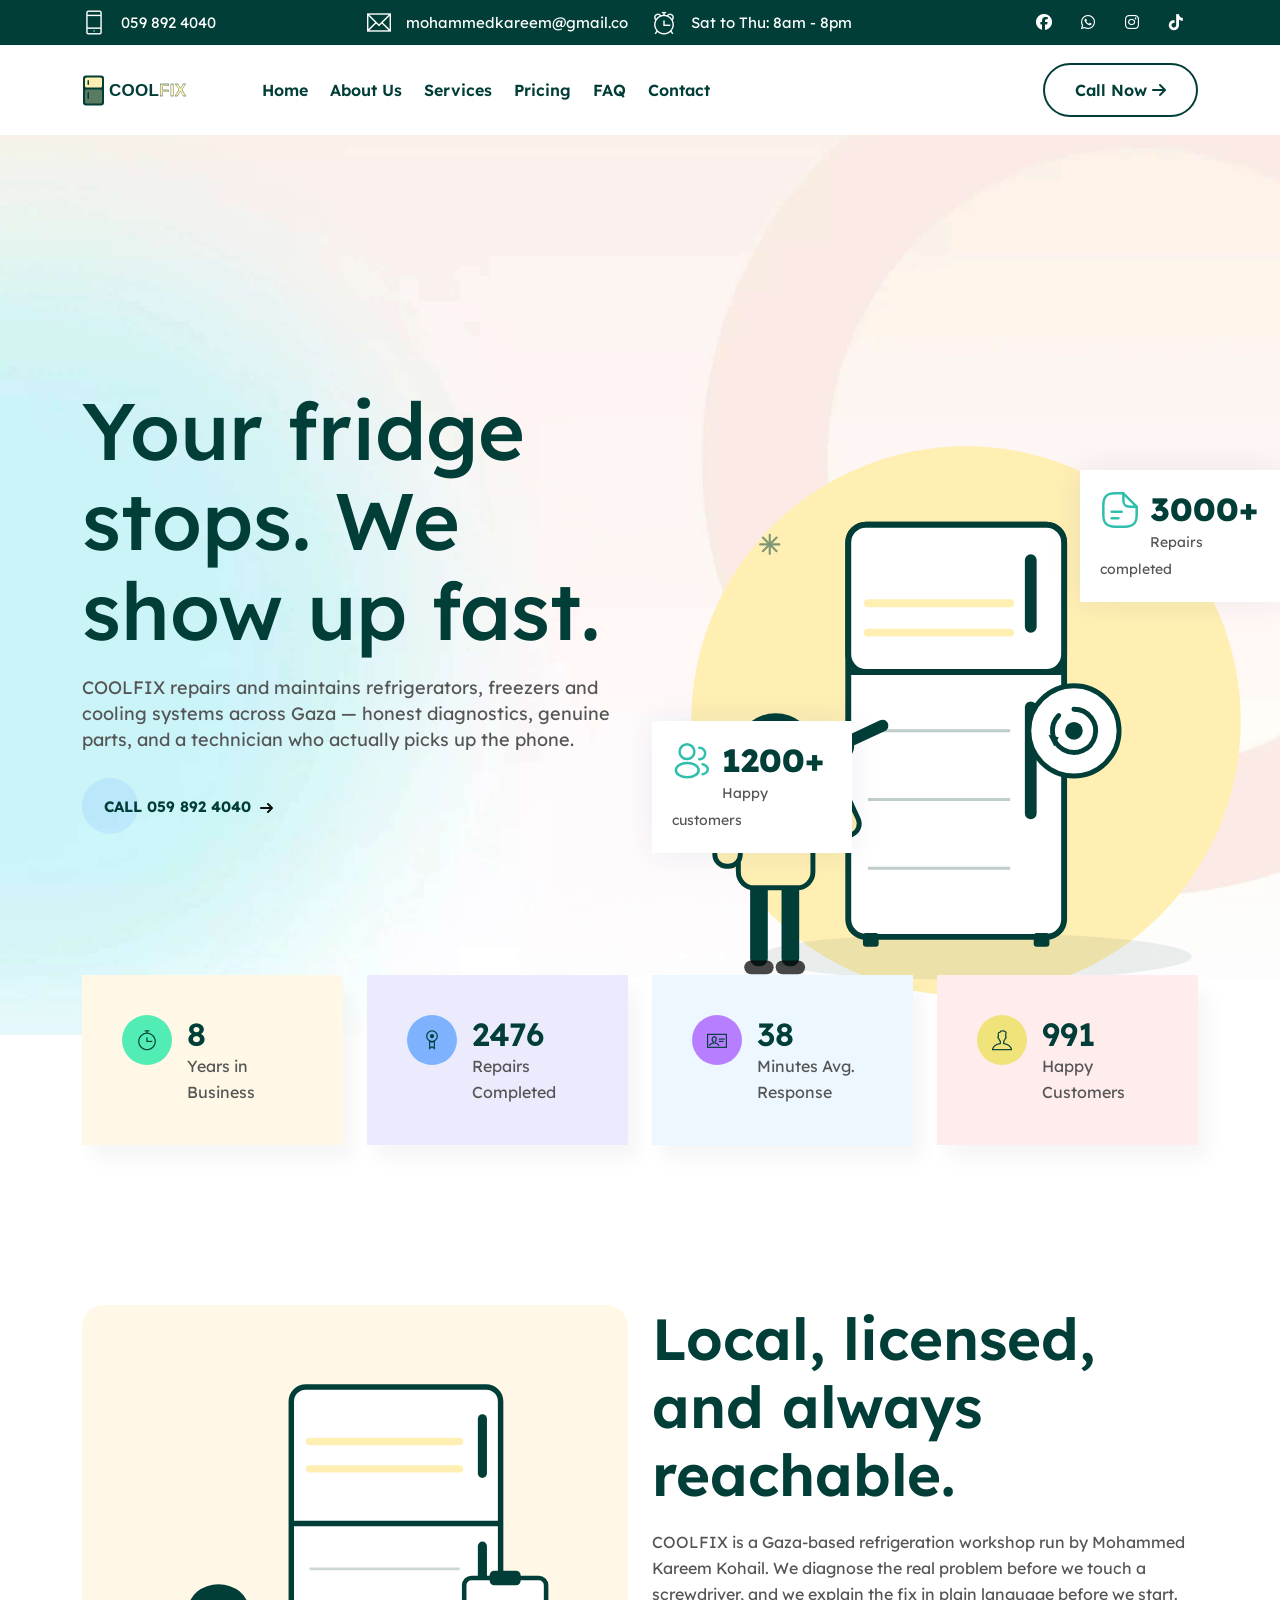
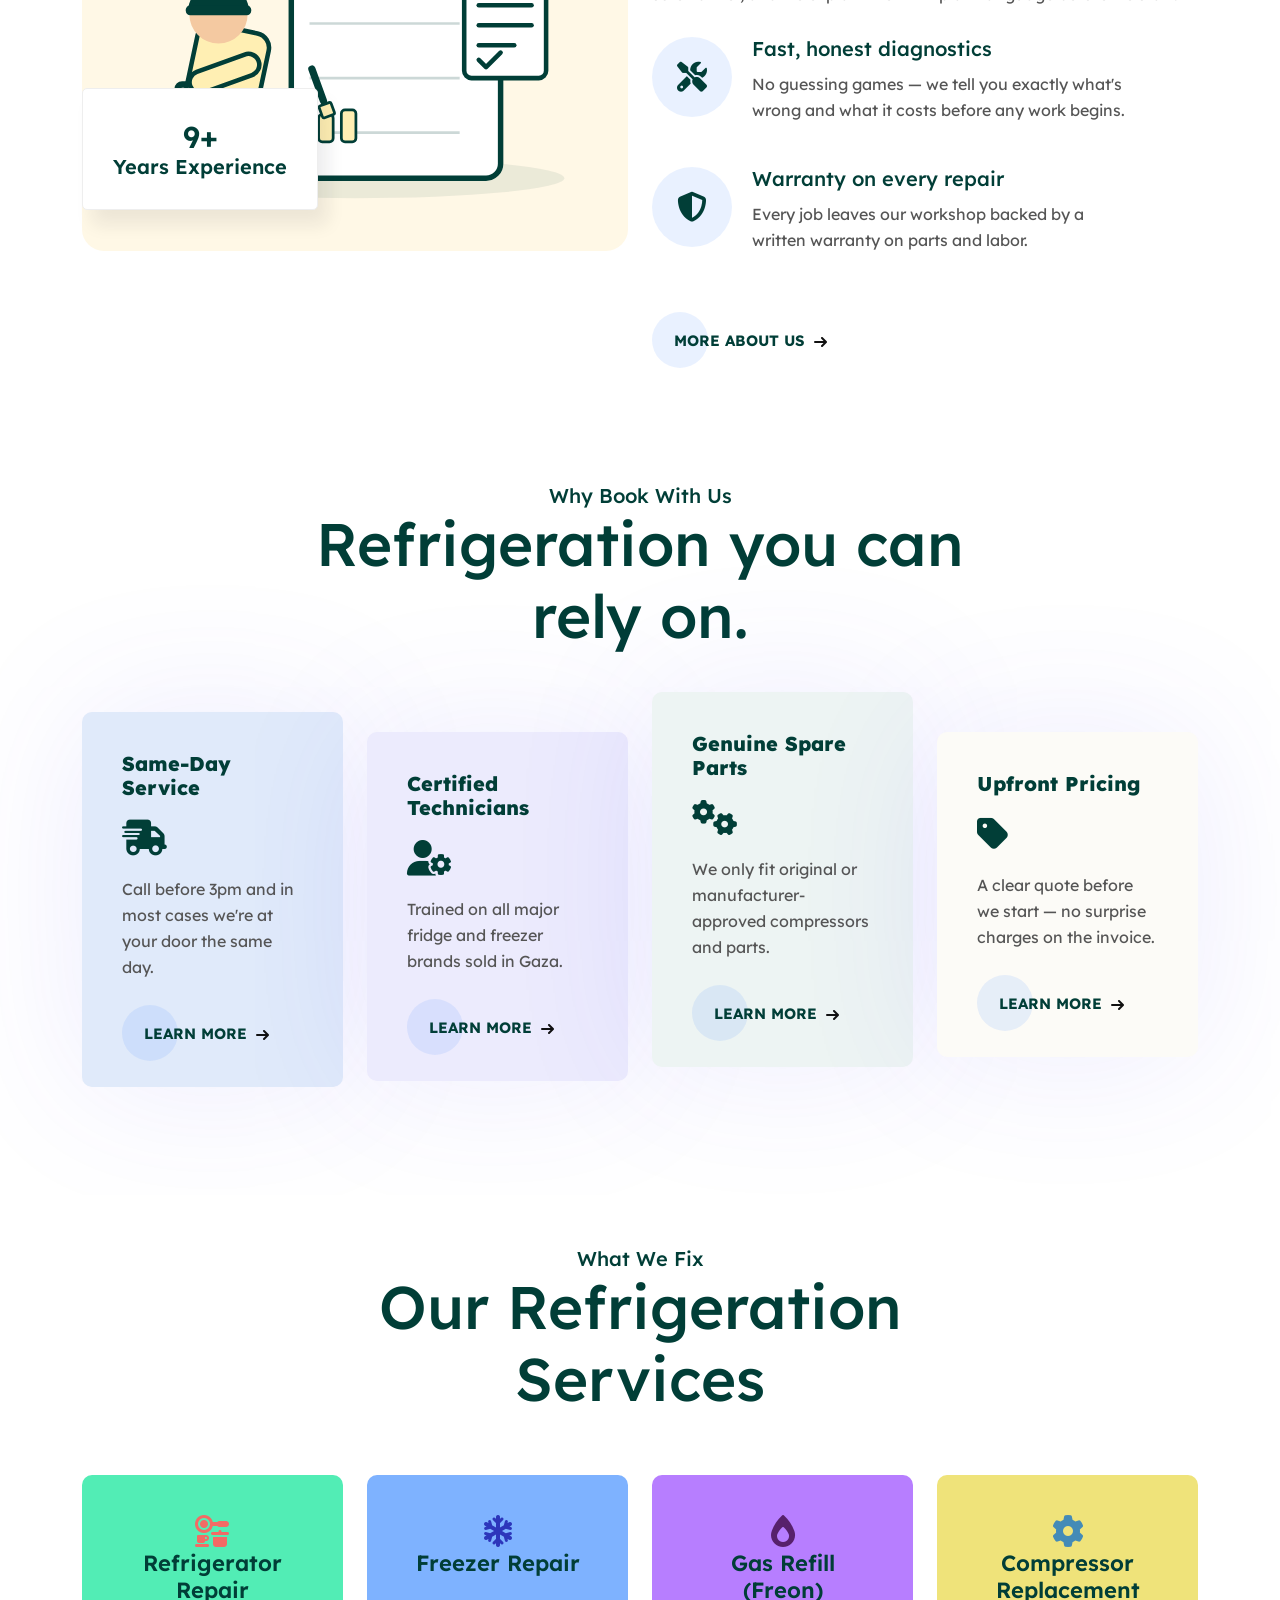
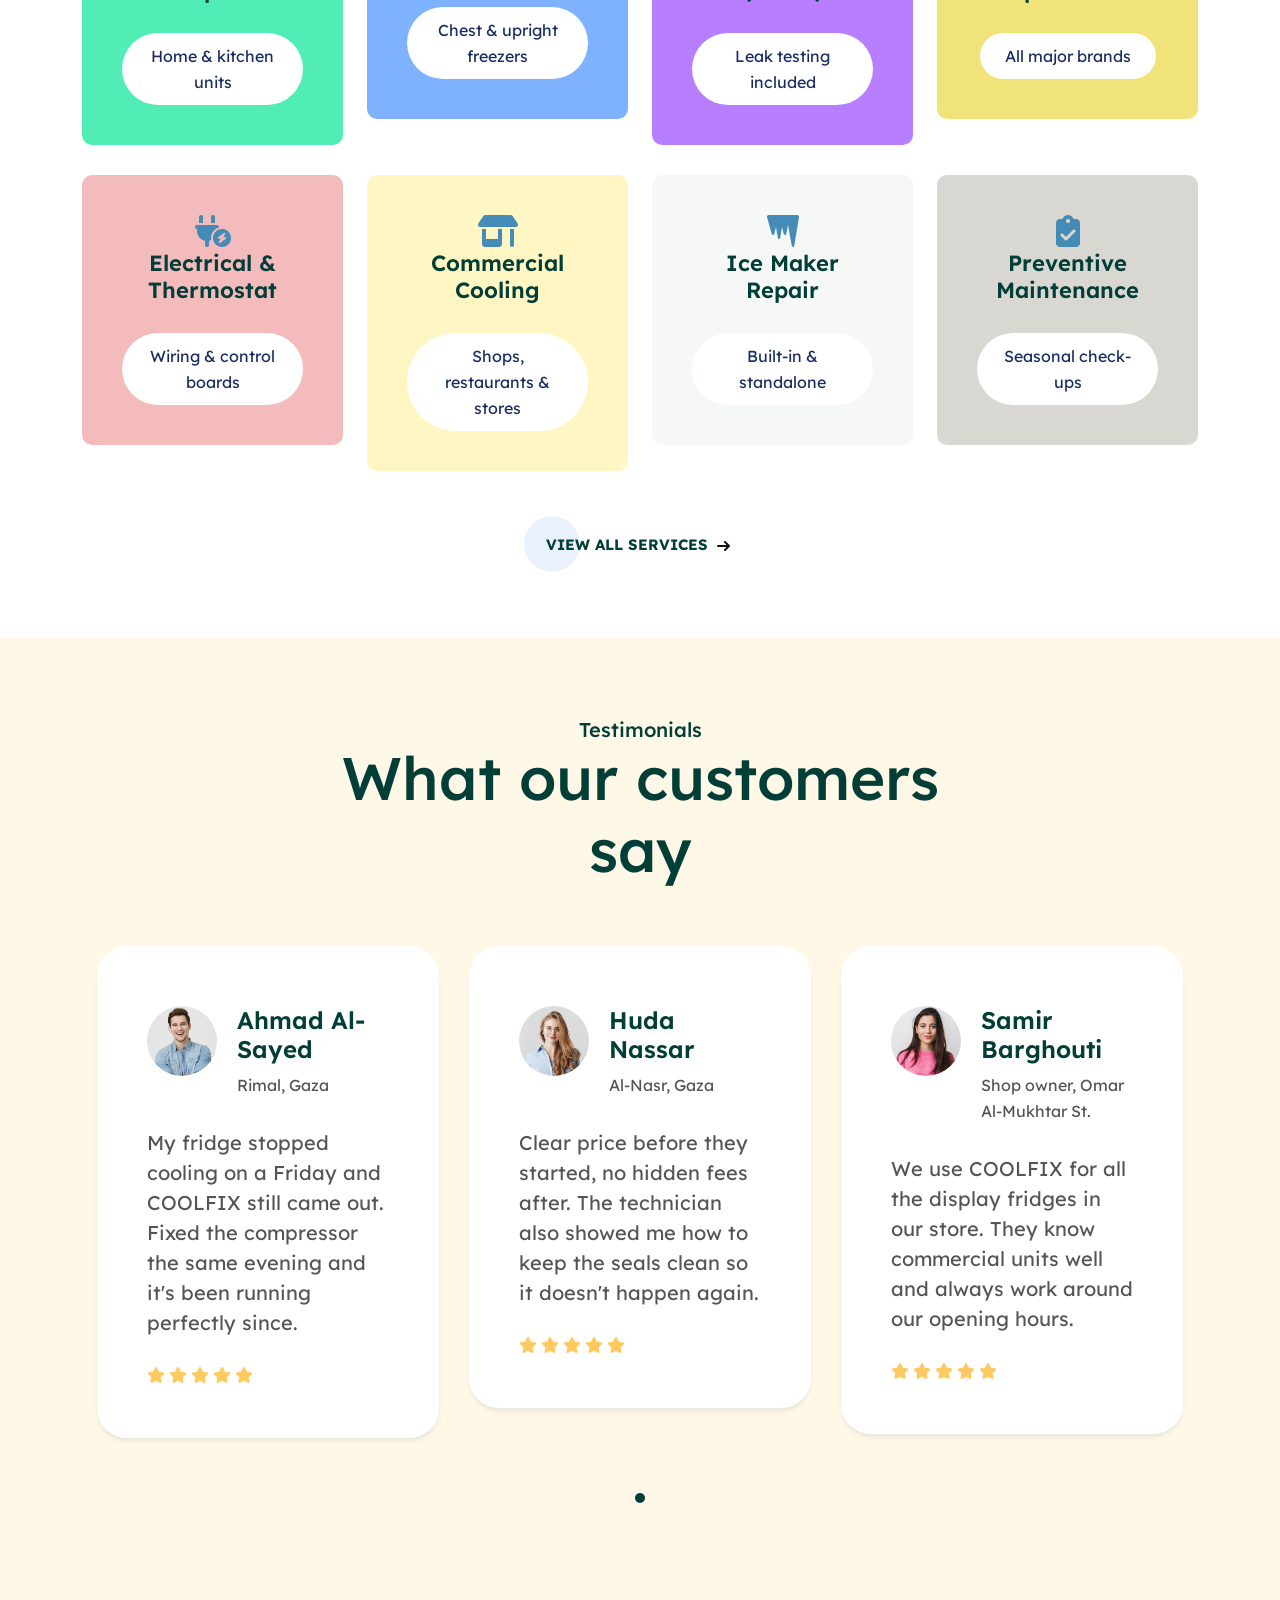
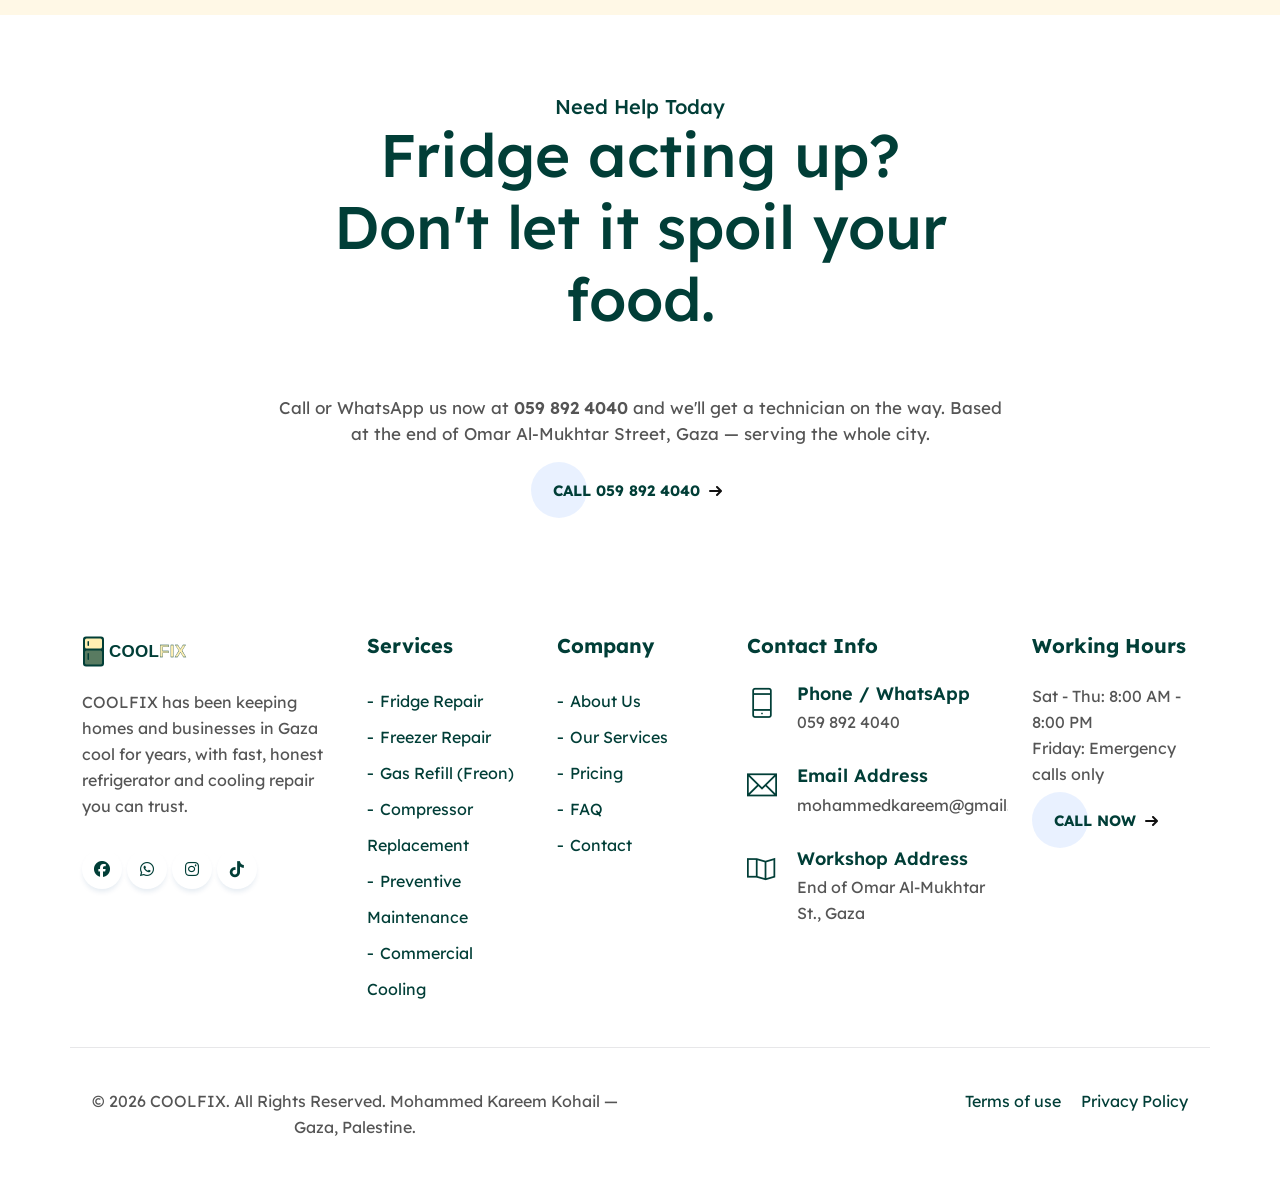
==== index.html @ 8b56abff "first commit" ====
<!DOCTYPE html>
<html lang="en">
	<head>
		<!-- Meta -->
		<meta charset="utf-8">
		<meta http-equiv="X-UA-Compatible" content="IE=edge">
		<meta name="viewport" content="width=device-width, initial-scale=1">
		<!-- The above 3 meta tags *must* come first in the head; any other head content must come *after* these tags -->
		<meta name="description" content="COOLFIX provides fast, reliable refrigerator, freezer and cooling repair and maintenance in Gaza. Call 059 892 4040.">
		<meta name="keywords" content="refrigerator repair, fridge repair, refrigeration maintenance, cooling technician, Gaza appliance repair, freezer repair, AC repair, COOLFIX">
		<meta name="author" content="COOLFIX">
		<!-- SITE TITLE -->
		<title>COOLFIX - Refrigerator & Cooling Repair in Gaza</title>
		<!-- Latest Bootstrap min CSS -->
		<link rel="stylesheet" href="assets/bootstrap/css/bootstrap.min.css">
		<!-- Google Font -->
		<link href="https://fonts.googleapis.com/css2?family=Lexend:wght@300;400;500;600;700&display=swap" rel="stylesheet">
		<!-- Font Awesome CSS -->
		<link rel="stylesheet" href="assets/webfonts/themify-icons.css">
		<!-- All Min Css -->
		<link rel="stylesheet" href="assets/css/all.min.css">
		<link rel="stylesheet" href="assets/css/fontawesome.min.css">
		<!--- owl carousel Css-->
		<link rel="stylesheet" href="assets/owlcarousel/css/owl.carousel.css">
		<link rel="stylesheet" href="assets/owlcarousel/css/owl.theme.css">
		<!-- MAGNIFIC CSS -->
		<link rel="stylesheet" href="assets/css/magnific-popup.css">
		<!--jquery-simple-mobilemenu Css-->
        <link rel="stylesheet" href="assets/css/jquery-simple-mobilemenu.css">
		<!-- animate CSS -->
		<link rel="stylesheet" href="assets/css/animate.css">
		<!-- Style CSS -->
		<link rel="stylesheet" href="assets/css/style.css">
		<link rel="icon" type="image/svg+xml" href="assets/images/brand/logo.svg">
		<!-- HTML5 shim and Respond.js IE8 support of HTML5 elements and media queries -->
		<!-- WARNING: Respond.js doesn't work if you view the page via file:// -->
		<!--[if lt IE 9]>
		  <script src="https://oss.maxcdn.com/html5shiv/3.7.2/html5shiv.min.js"></script>
		  <script src="https://oss.maxcdn.com/respond/1.4.2/respond.min.js"></script>
		<![endif]-->
</head>
<body>

	<!-- START PRELOADER -->
	<div class="preloaders">
		<span class="loader">Loading</span>
	</div>
	<!-- END PRELOADER -->

	<!-- START TOP HEADER CLASS -->
	<div class="top_header_banner">
		<!-- START LOGO WITH CONTACT -->
		<section class="logo-contact">
			<div class="container">
				<div class="row">
					<div class="col-lg-3 col-md-4 col-sm-6 col-xs-12">
						<div class="single-top-contact">
							<i class="ti-mobile"></i>
							<h4><a href="tel:+970598924040">059 892 4040</a></h4>
						</div>
					</div><!--- END COL -->
					<div class="col-lg-3 col-md-4 col-sm-6 col-xs-12">
						<div class="single-top-contact">
							<i class="ti-email"></i>
							<h4><a href="mailto:mohammedkareem@gmail.com">mohammedkareem@gmail.com</a></h4>
						</div>
					</div><!--- END COL -->
					<div class="col-lg-3 col-md-4 col-sm-6 col-xs-12">
						<div class="single-top-contact">
							<i class="ti-alarm-clock"></i>
							<h4>Sat to Thu: 8am - 8pm</h4>
						</div>
					</div><!--- END COL -->
					<div class="col-lg-3 col-md-4 col-sm-6 col-xs-12">
						<div class="top_social_profile">
							<ul>
								<li><a href="#" class="top_f_facebook"><i class="fa-brands fa-facebook"></i></a></li>
								<li><a href="#" class="top_f_twitter"><i class="fa-brands fa-whatsapp"></i></a></li>
								<li><a href="#" class="top_f_instagram"><i class="fa-brands fa-instagram"></i></a></li>
								<li><a href="#" class="top_f_linkedin"><i class="fa-brands fa-tiktok"></i></a></li>
							</ul>
						</div>
					</div><!--- END COL -->
				</div><!--- END ROW -->
			</div><!--- END CONTAINER -->
		</section>
		<!-- END LOGO WITH CONTACT -->

		<!-- START NAVBAR -->
		<div id="navigation" class="navbar-light bg-faded site-navigation">
			<div class="container">
				<div class="row">
					<div class="col-20 align-self-center">
						<div class="site-logo">
							<a href="index.html"><img src="assets/images/brand/logo.svg" alt="COOLFIX logo"></a>
						</div>
					</div><!--- END Col -->

					<div class="col-60 d-flex">
						<nav id="main-menu">
							<ul>
								<li><a href="index.html">Home</a></li>
								<li><a href="about.html">About Us</a></li>
								<li><a href="services.html">Services</a></li>
								<li><a href="pricing.html">Pricing</a></li>
								<li><a href="faq.html">FAQ</a></li>
								<li><a href="contact.html">Contact</a></li>
							</ul>
						</nav>
					</div><!--- END Col -->

					<div class="col-30 d-none d-xl-block text-end align-self-center">
						<div class="call_to_action">
							<a class="btn_two" href="tel:+970598924040">Call Now <i class="fa-solid fa-arrow-right"></i></a>
						</div><!--- END SOCIAL PROFILE -->
					</div><!--- END Col -->

					<ul class="mobile_menu">
						<li><a href="index.html">Home</a></li>
						<li><a href="about.html">About Us</a></li>
						<li><a href="services.html">Services</a></li>
						<li><a href="pricing.html">Pricing</a></li>
						<li><a href="faq.html">FAQ</a></li>
						<li><a href="contact.html">Contact</a></li>
					</ul>
				</div><!--- END ROW -->
			</div><!--- END CONTAINER -->
		</div>
		<!-- END NAVBAR -->
		<!-- START HOME -->
		<section  id="home" class="home_bg">
			<div class="container">
				<div class="row">
					<div class="col-lg-6 col-sm-6 col-xs-12">
						<div class="home_content">
							<h1>Your fridge stops. We show up fast.</h1>
							<p>COOLFIX repairs and maintains refrigerators, freezers and cooling systems across Gaza — honest diagnostics, genuine parts, and a technician who actually picks up the phone.</p>
						</div>
						<div class="home_btn">
							<a href="tel:+970598924040" class="cta"><span>Call 059 892 4040</span>
							  <svg width="13px" height="10px" viewBox="0 0 13 10">
								<path d="M1,5 L11,5"></path>
								<polyline points="8 1 12 5 8 9"></polyline>
							  </svg>
							</a>
						</div>
					</div><!-- END COL-->
					<div class="col-lg-6 col-sm-6 col-xs-12">
						<div class="home_me_img">
							<img src="assets/images/brand/hero-illustration.svg" class="img-fluid" alt="Refrigeration technician repairing a fridge" />
							<div class="home_ps">
								<img src="assets/images/icon/user2.svg" alt="" />
								<h2>1200+</h2>
								<span>Happy customers</span>
							</div>
							<div class="home_ps2">
								<img src="assets/images/icon/file2.svg" alt="" />
								<h2>3000+</h2>
								<span>Repairs completed</span>
							</div>
						</div>
					</div><!-- END COL-->
				</div><!--- END ROW -->
			</div><!--- END CONTAINER -->
		</section>
		<!-- END  HOME -->
	</div>
	<!-- END  TOP HEADER CLASS -->

	<!-- START COUNTER -->
	<section class="count_area counter_feature">
		<div class="container">
			<div class="row">
				<div class="col-lg-3 col-sm-6 col-xs-12">
					<div class="single-counter count_one">
						<span class="ti-timer sc_one"></span>
						<h2 class="counter-num">9</h2>
						<p>Years in Business</p>
					</div>
				</div>
				<div class="col-lg-3 col-sm-6 col-xs-12">
					<div class="single-counter count_two">
						<span class="ti-medall-alt sc_two"></span>
						<h2 class="counter-num">3000</h2>
						<p>Repairs Completed</p>
					</div>
				</div><!-- END COL -->
				<div class="col-lg-3 col-sm-6 col-xs-12">
					<div class="single-counter count_three">
						<span class="ti-id-badge sc_three"></span>
						<h2 class="counter-num">45</h2>
						<p>Minutes Avg. Response</p>
					</div>
				</div><!-- END COL -->
				<div class="col-lg-3 col-sm-6 col-xs-12">
					<div class="single-counter count_four">
						<span class="ti-user sc_four"></span>
						<h2 class="counter-num">1200</h2>
						<p>Happy Customers</p>
					</div>
				</div><!-- END COL -->
			</div><!--- END ROW -->
		</div><!--- END CONTAINER -->
	</section>
	<!-- END COUNTER -->

	<!-- START ABOUT US HOME ONE -->
	<section class="ab_one section-padding">
		<div class="container">
			<div class="row">
				<div class="col-lg-6 col-sm-12 col-xs-12 wow fadeInUp" data-wow-duration="1s" data-wow-delay="0.2s" data-wow-offset="0">
					<div class="ab_img">
						<img src="assets/images/brand/about-illustration.svg" class="img-fluid" alt="Technician inspecting a refrigerator">
						 <div class="wc_year">
							<h3><span>9+</span> <br />Years Experience</h3>
						</div>
					</div>
				</div><!--- END COL -->
				<div class="col-lg-6 col-sm-12 col-xs-12 wow fadeInUp" data-wow-duration="1s" data-wow-delay="0.1s" data-wow-offset="0">
					<div class="ab_content">
						<h2>Local, licensed, and always reachable.</h2>
						<p>COOLFIX is a Gaza-based refrigeration workshop run by Mohammed Kareem Kohail. We diagnose the real problem before we touch a screwdriver, and we explain the fix in plain language before we start.</p>
					</div>
					<div class="abmv">
						<i class="fa-solid fa-screwdriver-wrench"></i>
						<h4>Fast, honest diagnostics</h4>
						<p>No guessing games — we tell you exactly what's wrong and what it costs before any work begins.</p>
					</div>
					<div class="abmv">
						<i class="fa-solid fa-shield-halved"></i>
						<h4>Warranty on every repair</h4>
						<p>Every job leaves our workshop backed by a written warranty on parts and labor.</p>
					</div>
					<div class="cta_two">
						<a href="about.html" class="cta"><span>More About Us</span>
						  <svg width="13px" height="10px" viewBox="0 0 13 10">
							<path d="M1,5 L11,5"></path>
							<polyline points="8 1 12 5 8 9"></polyline>
						  </svg>
						</a>
					</div>
				</div><!--- END COL -->
			</div><!--- END ROW -->
		</div><!--- END CONTAINER -->
	</section>
	<!-- END ABOUT US HOME ONE -->

	<!-- START TOP PROMO FEATURES -->
	<section class="tp_feature section-padding">
	   <div class="container">
			<div class="section-title text-center">
				<h4>Why Book With Us</h4>
				<h1>Refrigeration you can rely on.</h1>
			</div>
			<div class="row">
				<div class="col-lg-3 col-sm-6 col-xs-12 wow fadeInUp" data-wow-duration="1s" data-wow-delay="0.4s" data-wow-offset="0">
					<div class="single_tp">
						<h3>Same-Day Service</h3>
						<i class="fa-solid fa-truck-fast"></i>
						<p>Call before 3pm and in most cases we're at your door the same day.</p>
						<a href="services.html" class="cta"><span>Learn More</span>
						  <svg width="13px" height="10px" viewBox="0 0 13 10">
							<path d="M1,5 L11,5"></path>
							<polyline points="8 1 12 5 8 9"></polyline>
						  </svg>
						</a>
					</div>
				</div><!-- END COL -->
				<div class="col-lg-3 col-sm-6 col-xs-12 wow fadeInUp" data-wow-duration="1s" data-wow-delay="0.2s" data-wow-offset="0">
					<div class="single_tp st_one">
						<h3>Certified Technicians</h3>
						<i class="fa-solid fa-user-gear"></i>
						<p>Trained on all major fridge and freezer brands sold in Gaza.</p>
						<a href="about.html" class="cta"><span>Learn More</span>
						  <svg width="13px" height="10px" viewBox="0 0 13 10">
							<path d="M1,5 L11,5"></path>
							<polyline points="8 1 12 5 8 9"></polyline>
						  </svg>
						</a>
					</div>
				</div><!-- END COL -->
				<div class="col-lg-3 col-sm-6 col-xs-12 wow fadeInUp" data-wow-duration="1s" data-wow-delay="0.3s" data-wow-offset="0">
					<div class="single_tp st_two">
						<h3>Genuine Spare Parts</h3>
						<i class="fa-solid fa-gears"></i>
						<p>We only fit original or manufacturer-approved compressors and parts.</p>
						<a href="services.html" class="cta"><span>Learn More</span>
						  <svg width="13px" height="10px" viewBox="0 0 13 10">
							<path d="M1,5 L11,5"></path>
							<polyline points="8 1 12 5 8 9"></polyline>
						  </svg>
						</a>
					</div>
				</div><!-- END COL -->
				<div class="col-lg-3 col-sm-6 col-xs-12 wow fadeInUp" data-wow-duration="1s" data-wow-delay="0.4s" data-wow-offset="0">
					<div class="single_tp st_three">
						<h3>Upfront Pricing</h3>
						<i class="fa-solid fa-tag"></i>
						<p>A clear quote before we start — no surprise charges on the invoice.</p>
						<a href="pricing.html" class="cta"><span>Learn More</span>
						  <svg width="13px" height="10px" viewBox="0 0 13 10">
							<path d="M1,5 L11,5"></path>
							<polyline points="8 1 12 5 8 9"></polyline>
						  </svg>
						</a>
					</div>
				</div><!-- END COL -->
			</div><!-- END ROW -->
		</div><!-- END CONTAINER -->
	</section>
	<!-- END TOP PROMO FEATURES -->

	<!-- START SERVICES GRID-->
	<section class="topic_content_p2 section-padding">
	   <div class="container">
			<div class="section-title">
				<h4>What We Fix</h4>
				<h1>Our Refrigeration Services</h1>
			</div>
			<div class="row">
				<div class="col-lg-3 col-sm-6 col-xs-12">
					<div class="single_tca sc_one">
						<i class="fa-solid fa-kitchen-set fa-2x"></i>
						<h2><a href="services.html">Refrigerator Repair</a></h2>
						<span>Home &amp; kitchen units</span>
					</div>
				</div><!-- END COL -->
				<div class="col-lg-3 col-sm-6 col-xs-12">
					<div class="single_tca sc_two">
						<i class="fa-solid fa-snowflake fa-2x"></i>
						<h2><a href="services.html">Freezer Repair</a></h2>
						<span>Chest &amp; upright freezers</span>
					</div>
				</div><!-- END COL -->
				<div class="col-lg-3 col-sm-6 col-xs-12">
					<div class="single_tca sc_three">
						<i class="fa-solid fa-fire-flame-simple fa-2x"></i>
						<h2><a href="services.html">Gas Refill (Freon)</a></h2>
						<span>Leak testing included</span>
					</div>
				</div><!-- END COL -->
				<div class="col-lg-3 col-sm-6 col-xs-12">
					<div class="single_tca sc_four">
						<i class="fa-solid fa-gear fa-2x"></i>
						<h2><a href="services.html">Compressor Replacement</a></h2>
						<span>All major brands</span>
					</div>
				</div><!-- END COL -->
				<div class="col-lg-3 col-sm-6 col-xs-12">
					<div class="single_tca sc_five">
						<i class="fa-solid fa-plug-circle-bolt fa-2x"></i>
						<h2><a href="services.html">Electrical &amp; Thermostat</a></h2>
						<span>Wiring &amp; control boards</span>
					</div>
				</div><!-- END COL -->
				<div class="col-lg-3 col-sm-6 col-xs-12">
					<div class="single_tca sc_six">
						<i class="fa-solid fa-shop fa-2x"></i>
						<h2><a href="services.html">Commercial Cooling</a></h2>
						<span>Shops, restaurants &amp; stores</span>
					</div>
				</div><!-- END COL -->
				<div class="col-lg-3 col-sm-6 col-xs-12">
					<div class="single_tca sc_seven">
						<i class="fa-solid fa-icicles fa-2x"></i>
						<h2><a href="services.html">Ice Maker Repair</a></h2>
						<span>Built-in &amp; standalone</span>
					</div>
				</div><!-- END COL -->
				<div class="col-lg-3 col-sm-6 col-xs-12">
					<div class="single_tca sc_eight">
						<i class="fa-solid fa-clipboard-check fa-2x"></i>
						<h2><a href="services.html">Preventive Maintenance</a></h2>
						<span>Seasonal check-ups</span>
					</div>
				</div><!-- END COL -->
				<div class="col-lg-12 text-center">
					<div class="cc_btn">
						<a href="services.html" class="cta"><span>View All Services</span>
						  <svg width="13px" height="10px" viewBox="0 0 13 10">
							<path d="M1,5 L11,5"></path>
							<polyline points="8 1 12 5 8 9"></polyline>
						  </svg>
						</a>
					</div>
				</div><!--END COL -->
			</div><!-- END ROW -->
		</div><!-- END CONTAINER -->
	</section>
	<!-- END SERVICES GRID -->

	<!-- START TESTIMONIALS-->
	<section class="testi_home_area section-padding">
	   <div class="container">
			<div class="section-title">
				<h4>Testimonials</h4>
				<h1>What our customers say</h1>
			</div>
			<div class="row">
				<div class="col-lg-12">
					<div id="testimonial-slider" class="owl-carousel">
						<div class="testimonial">
							<div class="testi_pic_title">
								<div class="pic">
									<img src="assets/images/all-img/t1.png" alt="">
								</div>
								<h4>Ahmad Al-Sayed</h4>
								<small class="post">Rimal, Gaza</small>
							</div>
							<p>My fridge stopped cooling on a Friday and COOLFIX still came out. Fixed the compressor the same evening and it's been running perfectly since.</p>
							<i class="fa fa-star"></i>
							<i class="fa fa-star"></i>
							<i class="fa fa-star"></i>
							<i class="fa fa-star"></i>
							<i class="fa fa-star"></i>
						</div><!-- END TESTIMONIAL -->
						<div class="testimonial">
							<div class="testi_pic_title">
								<div class="pic">
									<img src="assets/images/all-img/t2.png" alt="">
								</div>
								<h4>Huda Nassar</h4>
								<small class="post">Al-Nasr, Gaza</small>
							</div>
							<p>Clear price before they started, no hidden fees after. The technician also showed me how to keep the seals clean so it doesn't happen again.</p>
							<i class="fa fa-star"></i>
							<i class="fa fa-star"></i>
							<i class="fa fa-star"></i>
							<i class="fa fa-star"></i>
							<i class="fa fa-star"></i>
						</div><!-- END TESTIMONIAL -->
						<div class="testimonial">
							<div class="testi_pic_title">
								<div class="pic">
									<img src="assets/images/all-img/t3.png" alt="">
								</div>
								<h4>Samir Barghouti</h4>
								<small class="post">Shop owner, Omar Al-Mukhtar St.</small>
							</div>
							<p>We use COOLFIX for all the display fridges in our store. They know commercial units well and always work around our opening hours.</p>
							<i class="fa fa-star"></i>
							<i class="fa fa-star"></i>
							<i class="fa fa-star"></i>
							<i class="fa fa-star"></i>
							<i class="fa fa-star"></i>
						</div><!-- END TESTIMONIAL -->
					</div>
				</div><!--- END COL -->
			</div><!--- END ROW -->
		</div><!--- END CONTAINER -->
	</section>
	<!-- END TESTIMONIALS -->

	<!-- START CTA BANNER -->
	<section class="marketing_content_area section-padding">
	   <div class="container">
			<div class="section-title text-center">
				<h4>Need Help Today</h4>
				<h1>Fridge acting up? Don't let it spoil your food.</h1>
			</div>
			<div class="row justify-content-center text-center">
				<div class="col-lg-8">
					<p style="font-size:17px;margin-bottom:30px;">Call or WhatsApp us now at <strong>059 892 4040</strong> and we'll get a technician on the way. Based at the end of Omar Al-Mukhtar Street, Gaza — serving the whole city.</p>
					<a href="tel:+970598924040" class="cta"><span>Call 059 892 4040</span>
					  <svg width="13px" height="10px" viewBox="0 0 13 10">
						<path d="M1,5 L11,5"></path>
						<polyline points="8 1 12 5 8 9"></polyline>
					  </svg>
					</a>
				</div>
			</div>
		</div>
	</section>
	<!-- END CTA BANNER -->

	<!-- START FOOTER -->
	<div class="footer section-padding">
		<div class="container">
			<div class="row">
				<div class="col-lg-3 col-sm-6 col-xs-12">
					<div class="single_footer">
						<a href="index.html"><img src="assets/images/brand/logo.svg" alt="COOLFIX"></a>
						<p>COOLFIX has been keeping homes and businesses in Gaza cool for years, with fast, honest refrigerator and cooling repair you can trust.</p>
					</div>
					<div class="foot_social">
						<ul>
							<li><a href="#" class="top_f_facebook"><i class="fa-brands fa-facebook"></i></a></li>
							<li><a href="#" class="top_f_twitter"><i class="fa-brands fa-whatsapp"></i></a></li>
							<li><a href="#" class="top_f_instagram"><i class="fa-brands fa-instagram"></i></a></li>
							<li><a href="#" class="top_f_linkedin"><i class="fa-brands fa-tiktok"></i></a></li>
						</ul>
					</div>
				</div><!--- END COL -->
				<div class="col-lg-2 col-sm-6 col-xs-12">
					<div class="single_footer">
						<h4>Services</h4>
						<ul>
							<li><a href="services.html">Fridge Repair</a></li>
							<li><a href="services.html">Freezer Repair</a></li>
							<li><a href="services.html">Gas Refill (Freon)</a></li>
							<li><a href="services.html">Compressor Replacement</a></li>
							<li><a href="services.html">Preventive Maintenance</a></li>
							<li><a href="services.html">Commercial Cooling</a></li>
						</ul>
					</div>
				</div><!--- END COL -->
				<div class="col-lg-2 col-sm-6 col-xs-12">
					<div class="single_footer">
						<h4>Company</h4>
						<ul>
							<li><a href="about.html">About Us</a></li>
							<li><a href="services.html">Our Services</a></li>
							<li><a href="pricing.html">Pricing</a></li>
							<li><a href="faq.html">FAQ</a></li>
							<li><a href="contact.html">Contact</a></li>
						</ul>
					</div>
				</div><!--- END COL -->
				<div class="col-lg-3 col-sm-6 col-xs-12">
					<div class="single_footer">
						<h4>Contact Info</h4>
						<div class="sf_contact">
							<span class="ti-mobile"></span>
							<h3>Phone / WhatsApp</h3>
							<p>059 892 4040</p>
						</div>
						<div class="sf_contact">
							<span class="ti-email"></span>
							<h3>Email Address</h3>
							<p>mohammedkareem@gmail.com</p>
						</div>
						<div class="sf_contact">
							<span class="ti-map"></span>
							<h3>Workshop Address</h3>
							<p>End of Omar Al-Mukhtar St., Gaza</p>
						</div>
					</div>
				</div><!--- END COL -->
				<div class="col-lg-2 col-sm-6 col-xs-12">
					<div class="single_footer">
						<h4>Working Hours</h4>
						<ul>
							<li>Sat - Thu: 8:00 AM - 8:00 PM</li>
							<li>Friday: Emergency calls only</li>
						</ul>
						<div class="cta_two" style="margin-top:20px;">
							<a href="tel:+970598924040" class="cta"><span>Call Now</span>
							  <svg width="13px" height="10px" viewBox="0 0 13 10">
								<path d="M1,5 L11,5"></path>
								<polyline points="8 1 12 5 8 9"></polyline>
							  </svg>
							</a>
						</div>
					</div>
				</div><!--- END COL -->
			</div><!--- END ROW -->
			<div class="row fc">
				<div class="col-lg-6 col-sm-6 col-xs-12">
					<div class="footer_copyright">
						<p>&copy; 2026 COOLFIX. All Rights Reserved. Mohammed Kareem Kohail — Gaza, Palestine.</p>
					</div>
				</div>
				<div class="col-lg-6 col-sm-6 col-xs-12">
					<div class="footer_menu">
						<ul>
							<li><a href="#">Terms of use</a></li>
							<li><a href="#">Privacy Policy</a></li>
						</ul>
					</div>
				</div><!-- END COL -->
			</div>
		</div><!--- END CONTAINER -->
	</div>
	<!-- END FOOTER -->

	<!-- Latest jQuery -->
		<script src="assets/js/jquery-1.12.4.min.js"></script>
	<!-- Latest compiled and minified Bootstrap -->
		<script src="assets/bootstrap/js/bootstrap.min.js"></script>
	<!-- owl-carousel min js  -->
		<script src="assets/owlcarousel/js/owl.carousel.min.js"></script>
	<!-- jquery-simple-mobilemenu.min -->
		<script src="assets/js/jquery-simple-mobilemenu.js"></script>
	<!-- magnific-popup js -->
		<script src="assets/js/jquery.magnific-popup.min.js"></script>
	<!-- jquery mixitup min js -->
		<script src="assets/js/jquery.mixitup.js"></script>
    <!-- GSAP AND LOCOMOTIV JS-->
		<script src="assets/js/gsap.min.js"></script>
		<script src="assets/js/ScrollTrigger.min.js"></script>
		<script src="assets/js/lenis.js"></script>
	<!-- scrolltopcontrol js -->
		<script src="assets/js/scrolltopcontrol.js"></script>
	<!-- jquery inview js -->
		<script src="assets/js/jquery.inview.min.js"></script>
	<!-- WOW - Reveal Animations When You Scroll -->
		<script src="assets/js/wow.min.js"></script>
	<!-- scripts js -->
		<script src="assets/js/scripts.js"></script>
</body>
</html>
---- assets/css/style.css ----
/*
Author       : theme_ocean
Template Name: COOLFIX Website
Version      : 1.0
*/
/*=============================================================
    CSS INDEX
    =============================
    01. GENERAL STYLE (body, link color, section-title, preloader btn, overlay, section-padding etc)
    02. START BOOTSTRAP NAVIGATION OVERRIDES
    03. START HOMEPAGE CSS STYLE
    04. START TOP PROMO DESIGN
    05. START ABOUT CSS DESIGN
    06. START COUNTER DESIGN
    07. START FEATURES DESIGN
    08. START COURSE DESIGN
    09. START COURSE PROMOTION DESIGN
    10. START TOPIC DESIGN
    11. START REVIEWS DESIGN
    12. START TEAM DESIGN
    13. START BLOG DESIGN
    14. START FOOTER DESIGN
    15. START PARTNER DESIGN
    16. START SECTION TOP DESIGN
    17. START PRICING DESIGN
    18. START EVENTS DESIGN
    19. START FAQ DESIGN
    20. START ERROR DESIGN
    21. START LOGIN AND REGISTER DESIGN
    22. START CONTACT DESIGN
    23. START ABOUT PAGE DESIGN
    23. START NEWSLETTER DESIGN
    24. START FREE COURSE+INSTRUCTOR DESIGN
  =============================================================*/
/*
* ----------------------------------------------------------------------------------------
* 01.GENERAL STYLE
* ----------------------------------------------------------------------------------------
*/
body {
color:#555;
font-family: 'Lexend', sans-serif;
font-size: 16px;
font-weight: 400;
line-height: 26px;
overflow-x:hidden;
}
html {
  scroll-behavior: smooth !important;
}

h1,
h2,
h3,
h4,
h5,
h6 {
  letter-spacing: 0px;
  margin: 0px;
  font-family: 'Lexend', sans-serif;
  color: #013e37;
  font-weight: 400;
}
a {
	font-family: 'Lexend', sans-serif;
    text-decoration: none;
	color:#013e37;
    -webkit-transition: all 0.2s;
    -o-transition: all 0.2s;
    transition: all 0.2s;
}
a:hover {
    color: #fff;
    text-decoration: none;
}
a:focus {
    outline: none;
    text-decoration: none;
}
inout{outline:none;}
p {
  margin-bottom: 0;
}
ul,
li {
    margin: 0;
    padding: 0;
	list-style:none;
}
html.lenis,
html.lenis body {
    height: auto;
}

.lenis.lenis-smooth {
    scroll-behavior: auto !important;
}

.lenis.lenis-smooth [data-lenis-prevent] {
    overscroll-behavior: contain;
}

.lenis.lenis-stopped {
    overflow: hidden;
}

.lenis.lenis-smooth iframe {
    pointer-events: none;
}
fieldset {
    border: 0 none;
    margin: 0 auto;
    padding: 0;
}
b, strong {
	font-weight: 600;
}
span{font-family: 'Lexend', sans-serif;}
.no-padding { padding: 0 }

/*END PRELOADER DESIGN*/
.section-padding { padding: 80px 0 }
/*START SECTION TITLE DESIGN*/
.section-title {
  margin-bottom: 60px;
  position:relative;
  text-align:center;
}
.section-title h4 {
	color: #013e37;
	font-weight: 500;
	font-size: 20px;
}
.section-title h1 {
  font-size: 60px;
width:60%;
font-weight: 500;
margin:auto;
}
@media only screen and (max-width:960px) { 
.section-title h1 {width:90%;}
}
@media only screen and (max-width:768px) { 
.section-title h1 {font-size:50px;width:90%;}
}
@media only screen and (max-width:480px) { 
.section-title h1 {font-size:40px;width:90%;}
}
.section-title p {
	width: 100%;
	margin: auto;
	font-size: 40px;
	font-weight: 800;
	text-transform: capitalize;
	line-height: 50px;
	color: #013e37;
}
@media only screen and (max-width:480px){
.section-title p {width:100%;}
}
.section-title p span {
	background: #FEC961;
	padding: 0 15px;
	border-radius: 30px;
	/* display: block; */
}
h1.section-title-white{color:#fff;}
p.section-title-white{color:#fff;}
.section-title-two{margin-bottom:60px;}
.section-title-two h2 {
	font-weight: 600;
	font-size: 50px;
}
.section-title-two h2 span{color: #013e37;}

/*END SECTION TITLE DESIGN*/
/*START SCROLL TO TOP*/
.topcontrol {
	background: #013e37;
	border-radius: 30px;
	bottom: 5px;
	-webkit-box-shadow: 0 1px 10px 0 rgba(0, 0, 0, 0.2);
	box-shadow: 0 1px 10px 0 rgba(0, 0, 0, 0.2);
	color: #fff;
	cursor: pointer;
	font-size: 22px;
	height: 50px;
	line-height: 47px;
	opacity: 1;
	-ms-filter: "progid:DXImageTransform.Microsoft.Alpha(Opacity=100)";
	position: fixed;
	right: 5px;
	text-align: center;
	-webkit-transition: all 0.2s ease 0s;
	-o-transition: all 0.2s ease 0s;
	transition: all 0.2s ease 0s;
	width: 50px;
}
@media only screen and (max-width:768px) { 
.topcontrol {display:none;}
}
.topcontrol:hover {
    background: #013e37;
    color: #fff;
}
/*END SCROLL TO TOP*/
/*START PRELOADER DESIGN*/

.preloaders {
  position: fixed;
  top: 50%;
  left: 50%;
  width: 100%;
  height: 100%;
  display: flex;
  align-items: center;
  justify-content: center;
  z-index: 99999;
  transform: translate(-50%, -50%);
  background: #fff;
}
.loader {
  font-size: 48px;
  display: inline-block;
  font-weight: bold;
  color: #013e37;
  box-sizing: border-box;
  text-shadow: 0 0 2px #FFF, 0 0 1px #FFF, 0 0 1px #FFF;
  letter-spacing: 2px;
  position: relative;
}
.loader::after {
  content: 'Loading';
  position: absolute;
  left: 0;
  top: 0;
  color: #013e37;
  width: 100%;
  height: 100%;
  overflow: hidden;
  box-sizing: border-box;
  animation: animloader 6s linear infinite;
}

@keyframes animloader {
  0% {
    width: 0%;
  }
  100% {
    width: 100%;
  }
}
 
/*END LOADER*/

::-moz-selection {
	background: #013e37;
	color: #fff;
	text-shadow: none;
}
::selection {
	background: #013e37;
	color: #fff;
	text-shadow: none;
}
/*BTN START*/
.btn_one {
	background: #013e37;
	font-size: 15px;
	padding: 15px 40px;
	color:#fff;
  display: inline-block;
  border-radius:100px;
  font-weight: 700;
   box-shadow: 10px 15px 18px rgba(23, 23, 36, 0.1);
  vertical-align: middle;
  -webkit-transform: translateZ(0);
  transform: translateZ(0);
  box-shadow: 0 0 1px rgba(0, 0, 0, 0);
  -webkit-backface-visibility: hidden;
  backface-visibility: hidden;
  -moz-osx-font-smoothing: grayscale;
  position: relative;
  -webkit-transition-property: color;
  transition-property: color;
  -webkit-transition-duration: 0.3s;
  transition-duration: 0.3s;
}
.btn_one:before {
  content: "";
  position: absolute;
  z-index: -1;
  top: 0;
  left: 0;
  right: 0;
  bottom: 0;
  background: #fec961;
  border-radius: 100px;
  -webkit-transform: scaleY(0);
  transform: scaleY(0);
  -webkit-transform-origin: 50% 0;
  transform-origin: 50% 0;
  -webkit-transition-property: transform;
  transition-property: transform;
  -webkit-transition-duration: 0.3s;
  transition-duration: 0.3s;
  -webkit-transition-timing-function: ease-out;
  transition-timing-function: ease-out;
}
.btn_one:hover, .btn_one:focus, .btn_one:active {
  color: #fff;
  border-radius:100px;
}
.btn_one:hover:before, .btn_one:focus:before, .btn_one:active:before {
  -webkit-transform: scaleY(1);
  transform: scaleY(1);
  border-radius: 100px;
}

@media only screen and (max-width:880px) { 
.btn_one {padding: 10px 20px;}
}
@media only screen and (max-width:480px) { 
.btn_one {padding: 10px 30px;}
}
/*BTN END*/

/*START BTN TWO*/
.cta {
  position: relative;
  margin: auto;
  padding: 18px 22px;
  transition: all 0.2s ease;
}
.cta:before {
  content: "";
  position: absolute;
  top: 0;
  left: 0;
  display: block;
  border-radius: 28px;
  background: rgba(44,122,255,0.1);
  width: 56px;
  height: 56px;
  transition: all 0.3s ease;
}
.cta span {
	position: relative;
	font-size: 15px;
	color: #013e37;
	font-weight: 700;
	text-transform: uppercase;
}
.cta svg {
  position: relative;
  top: 0;
  margin-left: 10px;
  fill: none;
  stroke-linecap: round;
  stroke-linejoin: round;
  stroke: #111;
  stroke-width: 2;
  transform: translateX(-5px);
  transition: all 0.3s ease;
}
.cta:hover:before {
  width: 100%;
  background: #013e37;
}
.cta:hover svg {
  transform: translateX(0);
}
.cta:active {
  transform: scale(0.96);
}
.cta:hover span{color:#fff;}
.cta:hover svg {
  position: relative;
  top: 0;
  margin-left: 10px;
  fill: none;
  stroke-linecap: round;
  stroke-linejoin: round;
  stroke: #fff;
  stroke-width: 2;
  transform: translateX(-5px);
  transition: all 0.3s ease;
}
/*END BTN TWO*/
/*START BTN THREE*/
.btn_two {
	color: #013e37;
	border: 2px solid #013e37;
	padding: 12px 30px;
	font-weight: 600;
	display: inline-block;
	border-radius: 100px;
	font-size: 16px;
	transition: 0.3s;
	background: #fff;
}
.btn_two:hover{
	color: #fff;
	border: 2px solid #013e37;
	background:#013e37;
}
/*END BTN THREE*/
/*
* ----------------------------------------------------------------------------------------
* 01.END GENERAL STYLE
* ----------------------------------------------------------------------------------------
*/
.top_header_banner{background: #F9F4F1;}
.top_header_banner2 {
	background: linear-gradient(to left, rgb(228, 242, 254), rgb(255, 238, 254));
}
/*START TOP HEADER DESIGN*/
.logo-contact {
	padding: 5px 0;
	background: #013e37;
}
@media only screen and (max-width:960px){
.logo-contact{display:none;}
}
.logo-img{}
.logo-img a {
	color: #fff;
	font-size: 40px;
	text-transform: uppercase;
	margin-top: 5px;
	display: inline-block;
}
.single-top-contact {margin-top:6px;}
@media only screen and (max-width:880px) { 
.single-top-contact{margin-bottom:30px;}
}
.single-top-contact i {
	color: #fff;
	float: left;
	margin-right: 15px;
	font-size: 24px;
	margin-bottom: 0px;
}
.single-top-contact h4{
font-size: 15px;
color: #fff;
margin-bottom: 0px;
overflow: hidden;
padding-top: 3px;
}
.single-top-contact h4 a{color: #fff;}
/*TOP SOCIAL PROFILES*/
.top_social_profile ul{
list-style: outside none none;
margin: 0;
padding: 0;
float:right;
}
.top_social_profile ul li{display: inline-block;}
.top_social_profile ul li a {
	/* background:#fff; */
	text-align: center;
	border: 0px;
	text-transform: uppercase;
	-webkit-transition: all 0.3s ease 0s;
	-o-transition: all 0.3s ease 0s;
	transition: all 0.3s ease 0s;
	margin-right: 5px;
	font-size: 16px;
	color: #fff;
	display: block;
	width: 35px;
	height: 35px;
	line-height: 35px;
	border-radius: 30px;
}
@media only screen and (max-width:768px) { 
.top_social_profile ul li a{margin-right:10px;margin-bottom:10px;}
}
.top_social_profile ul li a:hover{
color:#fff;
}
.top_f_facebook:hover{background:#3B5998;}
.top_f_twitter:hover{background:#1A90D9;}
.top_f_instagram:hover{background:#FF5252;}
.top_f_linkedin:hover{background:#0e76a8;}
/*END LOGO WITH CONTACT*/
/*
* ----------------------------------------------------------------------------------------
* 02.START BOOTSTRAP NAVIGATION OVERRIDES
* ----------------------------------------------------------------------------------------
*/
.col-20{
	width: 15%;
}
.col-60{
	width: 55%;
}
.col-30{
	width: 30%;
}
.site-logo{
	width: 150px;
}
.site-logo a{
	display: block;
}
.site-logo img{
	max-width: 100%;
}
#navigation {
	background: #fff;
	padding: 15px 0;
}
.navigation2{
	border-bottom: 0px !important;
	background:#fff;
}
@media only screen and (max-width:960px){
#navigation{border-bottom: 0px;}
}
.navbar-fixed {
    z-index: 999;
    position: fixed;
    opacity: .98;
    -ms-filter:"progid:DXImageTransform.Microsoft.Alpha(Opacity=98)";
    width: 100%;
    top: 0;
    -webkit-animation: fadeInDown 800ms;
    animation: fadeInDown 800ms;
    -webkit-backface-visibility: hidden;
    border-radius: 0px;
    background: #fff !important;
	box-shadow: 10px 15px 18px rgba(23, 23, 36, 0.03);
}
.navbar-fixed  .menu_ex_bg {
	background: #fff;
	padding: 20px 0px;
	box-shadow: none;
}
@media only screen and (max-width:960px){
#navigation.navbar-fixed{display:none;}
}
#main-menu{
}
#main-menu ul{
	list-style-type: none;
}

#main-menu ul li {
	display: inline-block;
	padding: 0 9px;
	position: relative;
	line-height: 60px;
}
@media only screen and (max-width:1140px){
#main-menu ul li {padding: 0 9px;}
}
#main-menu ul li a {
	position: relative;
	text-transform: capitalize;
	color: #013e37;
	font-weight: 600;
	transition: .5s;
	font-size: 16px;
}
#main-menu ul li a:hover,
#main-menu ul li a:focus{
	color: #013e37;
}
#navigation .header-btn {
	padding-right:20px;
}





/*-------------------------------
# Dropdwon menu 
--------------------------------*/

#navigation #main-menu ul li ul ,
#navigation #main-menu ul li ul li ul {	
	background: #fff;
	-webkit-box-shadow: 0 0 10px 3px rgba(0,0,0,.05);
	box-shadow: 0 0 10px 3px rgba(0,0,0,.05);
	left: -55px;
	list-style: outside none none;
	margin:  0;
	opacity: 0;
	-ms-filter:"progid:DXImageTransform.Microsoft.Alpha(Opacity=0)";
	padding:0px;
	position: absolute;
	text-align: left;
	top: 120%;
	-webkit-transition:all 0.5s ease 0s;
	-o-transition: all 0.5s ease 0s;
	transition: all 0.5s ease 0s;
	visibility: hidden;
	width: 210px;
	z-index: 999;
	border-radius: 0px;
	border-top: 2px solid #013e37;
}
#navigation #main-menu .menu-item-has-children {
	position: relative;
	margin-right: 20px;
}
#navigation #main-menu .menu-item-has-children::after {
	position: absolute;
	content: "\f107";
	font-family:"Font Awesome 6 Free";
	margin-top: 0px;
	margin-left: 0;
	font-size: 10px;
	right: -10px;
	top: 0px;
	color: #013e37;
	font-size: 13px;
	font-weight: 600;
}
#navigation #main-menu ul li  ul li{
	position: relative;
}
#navigation #main-menu ul li ul li ul{
	top: 0;
	right: auto;
	left: 205px;
}
#navigation.navbar-fixed #main-menu ul li li a{
	color: #013e37;
} 
#navigation #main-menu ul li:hover ul,
#navigation #main-menu ul li ul li:hover > ul{
	opacity: 1;
	-ms-filter: "progid:DXImageTransform.Microsoft.Alpha(Opacity=100)"; 
	visibility: visible;
	top: 100%;
}
#navigation #main-menu ul li ul li {display: block; margin: 0; padding: 0;}

#navigation #main-menu ul li ul li a {
	display: block;
	font-size: 16px;
	line-height: 30px;
	font-weight: 600;
	padding: 10px 30px;
	position: relative;	
	transition: all 0.3s ease 0s !important;
	visibility: inherit !important;
	opacity: inherit !important;
	text-transform: capitalize;
	border-bottom: 1px solid #e8e5e5;
}

#navigation #main-menu ul li ul li a:hover{
	color: #013e37;
	background-color: #fff8e6;
	text-decoration: none;
}
@media only screen and (max-width: 991px){
	
.col-60{
display: none!important;
}

#sm_menu_ham {
display: block;
top: 40px;
right: 11%;
position: absolute;
}
.sidebar{
padding-top: 100px;
}
}

@media only screen and (max-width: 767px){
.spt-130 {
padding-top: 90px;
}	
#mobile_menu{
display: block;
width: 100%;

}
}
@media only screen and (max-width: 575px){
#navigation {padding: 30px 20px;}
#sm_menu_ham {top: 60px;}
}
.header-btn{
	display: inline-block;
	font-weight: 600;
	font-size: 18px;
	color: #013e37;
	transition: .5s;	
}
.header-btn:hover,
.header-btn:focus{
	color: #013e37;
	
}


.home_lc {
	display: inline-block;
	margin-top:15px;
}
.hlc {
	position: relative;
	margin-right: 30px;
	display: inline-block;
}
.home_lc a i {
	display: flex;
	align-items: center;
	justify-content: center;
	color: #013e37;
	font-size: 26px;
}
.home_lc a .gactive {
	width: 20px;
	height: 20px;
	background: #013e37;
	border-radius: 50%;
	display: flex;
	align-items: center;
	justify-content: center;
	color: #fff;
	font-size: 14px;
	position: absolute;
	top: -10px;
	right: -11px;
}
.call_to_action{
float: right;
margin-top:0px;}
#navigation.navbar-fixed .call_to_action{margin-top:5px;}
.call_to_action a {}
.select_cat select {
	width: 50%;
	float: left;
	margin-top: 15px;
	padding: 10px;
	font-weight: 700;
	font-size: 15px;
	border: 1px solid #ededed;
}
.select_cat select option{
	padding: 10px;
}
.select_cat select:focus{
box-shadow:none;
}
/*
* ----------------------------------------------------------------------------------------
* 02.END BOOTSTRAP NAVIGATION OVERRIDES
* ----------------------------------------------------------------------------------------
*/
/*
* ----------------------------------------------------------------------------------------
* 03. START HOMEPAGE CSS STYLE
* ----------------------------------------------------------------------------------------
*/
.top_header_banner {
	position: relative;
	background: url(../images/banner/bg-scaled.jpg);
	background-repeat: no-repeat;
	background-size: cover;
	background-position: center;
}
.home_bg {
	height: 900px;
	position: relative;
}
.home_bg2{
height:700px;
position:relative;
}
.home_content{padding-top:250px;position:relative;}
.hc_pt{padding-top:150px;position:relative;}
@media only screen and (max-width:768px) { 
.home_content{padding-left:30px;padding-right: 20px;}
}
.home_content h1 {
	font-size: 80px;
	font-weight: 500;
	line-height: 90px;
	margin-bottom: 20px;
}
 @media only screen and (max-width:960px){
.home_content h1 {font-size: 60px;line-height:70px;}
 }
.home_content h1 span{color:#013e37;}
.home_content p {
	margin-bottom: 40px;
	font-weight: 400;
	font-size: 18px;
}
.home_me_img{	
position: absolute;
bottom: 0;}
.home_me_img img{position:relative;}
.home_img_two{padding-top:150px;padding-left:50px;}

@media only screen and (max-width:480px) { 
.home_me_img{display:none;}
.home_img_two{display:none;}
}

.home_ps {
	background: #fff;
	width: 200px;
	padding: 20px;
	border-radius:0px;
	box-shadow: 0px 0 30px rgba(1, 41, 112, 0.08);
	position: absolute;
	top: 50%;
}
.home_ps img {
	width: 40px;
	float: left;
	margin-right: 10px;
}
.home_ps h2 {
	overflow: hidden;
	font-weight: 800;
}
.home_ps span{font-size: 14px;}

.home_ps2 {
	background: #fff;
	width: 200px;
	padding: 20px;
	border-radius:0px;
		position: absolute;
	top: 10%;
	right:0;
	box-shadow: 0px 0 30px rgba(1, 41, 112, 0.08);
}
.home_ps2 img {
	width: 40px;
	float: left;
	margin-right: 10px;
}
.home_ps2 h2 {
	overflow: hidden;
	font-weight: 800;
}
.home_ps2 span{font-size: 14px;}

/*HOME TWO BANNER CSS*/
.hero-text2{position:relative;}
.hero-text2 h1 span{color: #013e37;}
.hero-text2 h1 {
	font-size: 66px;
	font-weight: 500;
	letter-spacing: 0;
	line-height: 76px;
	padding-top: 250px;
	margin-bottom: 20px;
}
@media only screen and (max-width:960px){
.hero-text2 h1 {padding-top:150px;font-size:64px;line-height:74px;}
}
@media only screen and (max-width:768px){
.hero-text2 h1 {padding-top:150px;font-size: 64px;line-height: 74px;}
}
@media only screen and (max-width:480px){
.hero-text2 h1 {padding-top:250px;font-size: 34px;line-height:44px;}
}
.hero-text2 p {
	width:80%;
	font-weight:500;
	margin-bottom: 30px;
}
.hero-text-img2 {
	position: absolute;
	bottom: 0;
}
.hero-text-img2{}
@media only screen and (max-width:960px) { 
.hero-text-img2 img{display:none;}
}
/*SUBSCRIBE FIELD*/
.banner_subs2 {
	display: block;
	position: relative;
	margin-top: 30px;
}
@media only screen and (max-width:480px){
.banner_subs2 {display: none;}
}
.banner_subs2 button{border:none;}
.home_si2 {
	background: #fff;
	border-radius: 0px;
	color: #013e37;
	display: block;
	height: 70px;
	letter-spacing: 1px;
	margin: 0;
	padding: 0 60px 0 20px;
	text-transform: capitalize;
	width: 100%;
}
.home_si2:focus{
outline:0 none;
box-shadow:none;
border: 1px solid #013e37!important;
}
.home_sb2 button {
	background-color: #013e37;
	border-radius: 0px;
	color: #fff;
	cursor: pointer;
	display: block;
	font-size: 20px;
	height: 60px;
	position: absolute;
	right: 5px;
	top: 5px;
	padding: 0 20px;
	width: 25%;
	transition: 0.3s;
}
.home_sb2 button:hover{
	color:#fff;
	background:#013e37;
}
.home_tag {
	margin-top: 30px;
	position: relative;
}
.home_tag span{color: #013e37;}
.home_tag a {
	color: #013e37;
	font-weight: 600;
	padding: 0 5px;
	text-decoration: underline;
	transition: 0.3s;
}
.home_tag a:hover{color: #013e37;}
/*END SUBSCRIBE FIELD*/
/*
* ----------------------------------------------------------------------------------------
* 03. END HOMEPAGE CSS STYLE
* ----------------------------------------------------------------------------------------
*/
/*
* ----------------------------------------------------------------------------------------
* 04. START TOP PROMO STYLE
* ----------------------------------------------------------------------------------------
*/
.tp_feature_p3{padding-bottom:50px;}
.tp_feature{
padding-bottom:50px;
}
.single_tp {
background: #E0EAFA;
	padding: 40px;
	margin-bottom: 30px;
	position: relative;
	-webkit-transition: all 0.3s ease 0s;
	transition: all 0.3s ease 0s;
	box-shadow: 0px 0px 150px 0px rgba(78, 67, 250, 0.1);
	border-radius: 10px;
}
@media only screen and (max-width:880px){
.single_tp {margin-bottom:30px;}
}
.single_tp h3 {
	font-size: 20px;
	font-weight: 800;
	margin-bottom:20px;
	overflow: hidden;
}
.single_tp i {
	font-size: 36px;
	margin-bottom: 20px;
	color: #013e37;
}
.single_tp p {
	margin-bottom: 40px;
}
.single_tp a {
	color: #013e37;
	transition: 0.3s;
}
.single_tp > a > i{}
.st_one{margin-top:20px;background: #ECEBFD;}
.st_two{margin-top:-20px;background:#edf4f3;}
.st_three{margin-top:20px;background: #FCFBF7;}
.single_tp:hover{
background:#fff;
box-shadow:0px 60px 60px rgba(0,0,0,0.1);
position:relative;
z-index:100;
transform: translate(0, -10px);
}
@media only screen and (max-width:480px) { 
.st_one{margin-top:0px;}
.st_two{margin-top:0px;}
.st_three{margin-top:0px;}
}
/*
* ----------------------------------------------------------------------------------------
* 04. END TOP PROMO CSS STYLE
* ----------------------------------------------------------------------------------------
*/
/*
* ----------------------------------------------------------------------------------------
* 04. START ABOUT CSS STYLE
* ----------------------------------------------------------------------------------------
*/
.ab_one {
	padding-bottom: 50px;
}
.ab_content{margin-bottom:30px;position:relative;}
.ab_content h2 {
	margin-bottom: 20px;
	line-height: 68px;
	font-size: 58px;
	font-weight: 600;
}
@media only screen and (max-width:480px) { 
.ab_content h2{font-size: 42px;line-height: 52px;}
}
.ab_content h2 span {}
.ab_content p{margin-bottom: 30px;}
.ab_content p{margin-bottom: 30px;}
.ab_content ul {margin-bottom:50px;}
.ab_content ul li {
	color: #013e37;
	font-weight: 600;
	line-height: 40px;
}
.abmv {
	margin-bottom:30px;
	overflow: hidden;
}
@media only screen and (max-width:767px) { 
.abmv {
	width: 100%;
	float: none;
	margin: 0;
	margin-bottom:20px;
}
}
.abmv i {
	margin-bottom: 20px;
	float: left;
	margin-right: 20px;
	background: rgba(44,122,255,0.1);
	width: 80px;
	height: 80px;
	text-align: center;
	line-height: 80px;
	font-size: 30px;
	border-radius: 100px;
	color: #013e37;
}
.abmv h4 {
	font-weight: 500;
	overflow: hidden;
	margin-bottom: 10px;
	font-size: 20px;
}
.abmv p{overflow:hidden;width: 70%;}
.cta_two{margin-top: 60px;}
.ss_btn {
	margin-top: 50px;
}

.ab_img{position:relative;}
.ab_img img {}
 @media only screen and (max-width:880px){
.ab_img img {width: 100%;}
.ab_img{
margin-top:0px;
margin-bottom:60px;
}
}
.wc_year{text-align: center;}
.wc_year h3 {
	background: #fff;
	top: 70%;
	position: absolute;
	border-radius: 5px;
	padding: 30px;
	border: 1px solid #eee;
	font-size: 20px;
	font-weight: 600;
	box-shadow: 10px 15px 18px rgba(23, 23, 36, 0.08);
}
.wc_year h3 span{color:#013e37;font-size: 30px;}
/*
* ----------------------------------------------------------------------------------------
* 05. END ABOUT CSS STYLE
* ----------------------------------------------------------------------------------------
*/
/*
* ----------------------------------------------------------------------------------------
* 06. START COUNTER CSS STYLE
* ----------------------------------------------------------------------------------------
*/
.count_area {
	position:relative;
	margin-top: -60px;
	padding-bottom:80px;
}
@media only screen and (max-width:960px) { 
.count_area {margin-top: 80px;}
}
.single-counter {
	background: #fff;
	border-radius: 0px;
	padding: 40px;
	box-shadow: 10px 15px 18px rgba(23, 23, 36, 0.04);
}
@media only screen and (max-width:960px) { 
.single-counter{margin-bottom:30px;}
}
.single-counter span {
	width: 50px;
	float: left;
	height: 50px;
	line-height: 50px;
	border-radius: 30px;
	font-size: 20px;
	text-align: center;
	margin-right: 15px;
	color:#013e37;
}
.single-counter h2 {
	overflow: hidden;
	font-weight: 600;
	margin-bottom: 0;
}
.single-counter p{overflow: hidden;}
.count_one{background:#fff8e6;}
.count_two{background:#ECEBFD;}
.count_three{background:#ecf7ff;}
.count_four{background:#ffecec;}

.sc_one{color:#F26B65;background:#FFEFEE;}
.sc_two{color:#2D36BB;background:#ECEDFF;}
.sc_three{color:#57216C;background:#fff;}
.sc_four{color:#448BB7;background:#013e37;}

/*
* ----------------------------------------------------------------------------------------
* 06. END COUNTER CSS STYLE
* ----------------------------------------------------------------------------------------
*/

/*
* ----------------------------------------------------------------------------------------
* 07.START FEATURES DESIGN
* ----------------------------------------------------------------------------------------
*/
.marketing_content_area {
	padding-bottom: 50px;
	
}
.single_feature_one {
	background:#fff;
	margin-bottom: 30px;
	padding:40px;
	border-radius:20px;
	text-align: center;
	margin-bottom:30px;
	position: relative;
	border:1px solid #ddd;
	z-index: 2;	
		-webkit-transition: 0.3s;
	-webkit-transition: 0.2s;
	-o-transition: 0.3s;
	transition: 0.3s;
}
.sf_top{overflow: hidden;}
.sf_top  i{margin-bottom:30px;font-size: 60px;color: #013e37;}
.single_feature_one h2 a {
	font-size: 26px;
	color: #013e37;
	margin-bottom: 15px;
	display: block;
	text-transform: capitalize;
	overflow: hidden;
	line-height: 36px;
	font-weight: 600;
	transition: 0.3s;
}
.single_feature_one  p{margin-bottom:30px;}
.single_feature_one:hover{
	border:1px solid #013e37;
}
.ss_one{background:rgba(44,122,255,0.1);}
.single_feature_one:hover .ss_one{background:#fff;}
.ss_two{background:#ECFFFC}
.ss_three{background:#E8F5FF}
.ss_four{background:#E3F9F6}
.ss_five{background:#FFF6EB}
.ss_six{background:#E8FFEA}
.ss_seven{background:#EEE8FF}
.ss_eight{background:#FFE8E8}
.single_feature_one a {
	color: #013e37;
	display: inline-block;
	transition: 0.3s;
	text-transform: uppercase;
	font-weight: 500;
}
/*
* ----------------------------------------------------------------------------------------
* 07.END FEATURES DESIGN
* ----------------------------------------------------------------------------------------
*/
/*
* ----------------------------------------------------------------------------------------
* 08.START COURSE DESIGN
* ----------------------------------------------------------------------------------------
*/
.best-course{}

.course-item{
	background:#fff;
	border-radius: 10px;	
	position: relative;
	overflow: hidden;
	transition: .5s;
	box-shadow: 0px 0px 150px 0px rgba(78, 67, 250, 0.1);
	margin: 20px 0 25px;
}

.course-slider .owl-nav.disabled{
	display: block;
}
.course-img img{
	border-radius: 10px 10px 0 0;
	width: 100%;
}

.course-hover{
	width: 100%;
	height: 100%;
	background: #fff;
	position: absolute;	
	left: 0;
	transform:translateX(-100%);
	top: 0;
	visibility: hidden;
	opacity: 0;	
	transition: .5s;
}
.course-item:hover .course-hover{
	transform:translateX(0%);
	opacity: 1;
	visibility: visible;
} 
.chover_content{
	position: absolute;
	top: 50%;
	-webkit-transform: translateY(-50%);
	-ms-transform: translateY(-50%);
	transform: translateY(-50%);
	bottom: 0;
	left: 0;
	right: 0;
	border-radius: 4px;
	padding: 50px 30px 45px 30px;
	-webkit-transition: .5s;
	transition: .5s;
	display: inline-table;	
}

.course-img{
	position: relative;
}
.course-img-icon{
	border-radius: 10px 10px 0 0;
	width: 100%;
	height: 160px;
	display: flex;
	align-items: center;
	justify-content: center;
	background: #ffefb3;
	color: #013e37;
}
.course-price {
	background: #013e37;
	color: #fff;
	padding: 1px 17px;
	display: inline-block;
	position: absolute;
	bottom: 0;
	right: 0;
	font-size: 18px;
	font-weight: 600;
	border-radius: 15px 0 0 0px;
}
.course-content{
	padding: 30px 30px 25px;
}

.course-content h3, 
.course-hover h3 {
	font-size: 18px;
	line-height: 25px;
}
.course-content h3 a{margin-bottom:15px;display:block;}
.chover_content h3 a{color: #013e37;margin-bottom:15px;display:block;font-weight:600px;}
.chover_content h3 a:hover{color: #013e37;margin-bottom:15px;display:block;font-weight:600px;}
.course-hover p{
	margin-bottom: 0;
}
.course-content .crating i{
	color: #FFA721;
} 
.course-content .cmeta svg,
.course-hover .hcmeta svg{
	width: 18px;
}
.ccategory {
	margin-bottom: .5rem;
}
.ccategory a {
	display: inline-block;
	padding: 3px 18px;
	color: #013e37;
	background: rgba(44,122,255,0.1);
	font-size: 16px;
	margin-right: .5rem;
	margin-bottom: .5rem;
	border-radius: 4px;
	font-weight: 400;
}
.crating{
	font-size: 15px;
}
.crating span{
	margin-left: .5rem;
	color:#013e37;
	font-weight: 500;
}
.hcmeta{margin-bottom:40px;}
.hcmeta a{
	color:#013e37;
}
.cmeta svg,
.hcmeta svg{
	margin-right: .1rem;
}

.hcmeta img{
	width: 18px;
	margin-right: .2rem;
}
.hcmeta i{
	color: #FFA721;
}
.cmeta span:last-child,
.hcmeta span:last-child{
	float: right;
}
.cmtime{
	text-align: right;
	position: relative;
}
.cmeta,
.hcmeta {
	font-size: 15px;
	border-top: 1px solid var(--dc);
	padding-top: .8rem;
	margin-top: 25px;
	display: block;
	font-weight: 500;
}


.course-hover .bg-btn {
	margin-top: 1.5rem;
	height: 42px;
	line-height: 40px;
	border-radius: 4px;
	padding: 0 24px;
	font-size: 15px;
}

.hcourse-price {
	font-weight: 600;
	color:#013e37;
	font-size: 20px;
	margin-bottom: 10px;
}
.hcourse-price del{
	font-size: 18px;
	font-weight: 400;
}
.cbtn-wrap {
	position: relative;
	display: inline-block;
	margin-bottom: 0;
	padding-left: 100px;
	font-weight: 500;
}
.cbtn-wrap img{
	width: 87px;
	position: absolute;
	left: 0;
	top: -20px;
	animation: moveHorizontal 3s linear infinite;
}
.cbtn-wrap a,
.cbtn-wrap a i{
	color:#013e37;
}
.course-slider{
	position: relative;
}
.course-slider .owl-nav.disabled button.owl-prev,
.course-slider .owl-nav.disabled button.owl-next{
	position: absolute;
	top: 50%;
	transform: translateY(-50%);
}
.course-slider .owl-nav.disabled button.owl-prev{
	left: -8%;
}
.course-slider .owl-nav.disabled button.owl-next{
	right: -8%;
}
.cbook-shape {
	position: absolute;
	left: 4%;
	top: 14%;
	width: 50px;
	animation: zumpBottom 3s linear infinite;
}
.cstar-shape {
	position: absolute;
	right: 4%;
	top: 22%;
	width: 65px;
	animation: zumpBottom 3s linear infinite;
}
/*START COURSE STYLR TWO*/
.bc_bg_two {
	background: #ffefb3;
}
.course-slide2{
    position:relative;
    background:#fff;
	margin-bottom: 30px;
}
@media only screen and (max-width:480px) { 
.course-slide2 {margin-bottom:30px;}
}
.course-slide2 .course-img2 {
	position: relative;
	overflow: hidden;
	float: left;
	width: 50%;
	margin-right: 30px;
}
@media only screen and (max-width:480px) { 
.course-slide2 .course-img2 {
	float: none;
	width: 100%;
}
}
.course-slide2 .course-img2 img{
    width: 100%;
    height: auto;
}
.co_list {
	margin-top: 30px;
	display: inline-block;
}
.course-slide2 .course-date2{
    position:absolute;
    top:10%;
    left:4%;
}
.course-slide2 .month2 {
	display: inline-block;
	color: #fff;
	font-size: 20px;
	font-weight: 600;
	background: #013e37;
	width: 60px;
	height: 60px;
	line-height: 60px;
	text-align: center;
	border-radius: 100px;
}
.course-content2{
    padding:30px;
}
.course-content2 h3 a {
	font-size: 26px;
	font-weight: 500;
	display: block;
	margin: 0 0 15px 0;
	text-transform: capitalize;
	line-height: 36px;
}
.course-content2 h3 a:hover{color:#013e37;}
.course-slide2 .course-content2 span i{
color:#013e37;
margin-right:8px;
}
.course-slide2 .course-content2 span {
	color: #013e37;
	margin-bottom: 5px;
	display: inline-block;
	margin-right: 20px;
}
.course-slide2 .course-content2 span strong{font-weight:700;}
.c_btn2 {
	background: rgba(44,122,255,0.1);
	margin-bottom: 8px;
	display: inline-block;
	border-radius: 5px;
	color: #013e37;
	font-weight: 500;
	transition: 0.3s;
	border: 1px solid #eee;
	padding: 5px 20px;
}
.c_btn2:hover{color:#013e37;}
.c_btn3 {
	background: #013e37;
	color: #fff;
	/* padding: 30px; */
	border-radius: 5%;
	font-weight: 600;
	display: inline-block;
	text-align: center;
	position: absolute;
	top: 46%;
	right: 0;
	font-size: 26px;
	width: 70px;
	height: 80px;
	line-height: 80px;
}
/*END COURSE STYLR TWO*/
/*START COURSE THREE*/
.course-slide3{margin-bottom:30px;position: relative;}
.course-img3{position: relative;}

.co_bg_img {
	position: relative;
	padding: 80px 0;
	text-align: center;
	background-position: center;
	background-repeat: no-repeat;
	background-size: cover;
}
.co_bg_img::before {    
	position: absolute;
    content: "";
    left: 0;
    bottom: 0;
    top: 0;
    right: 0;
    background: rgba(0, 0, 0, 0.4);
}

.co-video-play {
	display: inline-block;
	position:relative;
	
}
.co-video-play i {
	background: rgba(44,122,255,0.5);
	/* border: 2px solid #ffde67; */
	color: #fff;
	width: 80px;
	height: 80px;
	line-height: 80px;
	text-align: center;
	border-radius: 100px;
	/* margin-right: 15px; */
	display: inline-block;
	transition: all 0.3s ease 0s;
	font-size: 30px;
}
.co-video-play:hover i{
background: #013e37;
color:#fff;
}
.course-content3{
    padding:30px;
	 box-shadow: 0px 10px 40px rgba(0, 0, 0, 0.06);
	 border:1px solid #ededed;
	 background: #fff;
}
.course-content3 h3 a {
	color: #013e37;
	font-size: 24px;
	font-weight: 500;
	display: block;
	margin: 0 0 15px 0;
	text-transform: capitalize;
	line-height: 34px;
}
.course-content3 a {
	margin-right: 30px;
}
.course-content2 h3 a:hover{color:#013e37;}
.course-content3 h3 a:hover{color:#013e37;}
/*END COURSE THREE*/

/*START SINGLE COURSE SIDEBAR CSS*/
.course_features{}
.course_features h3 {
	font-weight: 800;
	margin-bottom: 20px;
	background: #013e37;
	color: #fff;
	text-align: center;
	padding: 20px 10px;
}
.course_features ul{}
.course_features ul li {
	/* font-weight: 600; */
	padding-top: 10px;
	color: #013e37;
	overflow: hidden;
	font-size: 18px;
}
.course_features ul li i{
color:#013e37;
margin-right:8px;
}
.course_features ul li b {
	font-weight: 800;
	float: right;
	background: #013e37;
	color: #fff;
	padding: 5px 10px;
	overflow: hidden;
	border-radius: 10px;
}
.course-content p {
	margin-bottom: 30px;
}
.related_course {
	margin: 30px 0;
	border: 1px solid #eee;
	padding: 30px;
}
.related_course h3{
margin-bottom:30px;
font-size: 22px;
font-weight: 800;
}
.single_rc{
margin-bottom:30px;
padding-bottom:30px;
border-bottom:1px solid #eee;
}
.single_rc img {
	float: left;
	margin-right: 15px;
	margin-bottom: 15px;
}
.single_rc i{color:#ffbd35;margin-right: 8px;}
.single_rc h4 a {
	color: #013e37;
	font-size: 18px;
	font-weight: 800;
	margin: 10px 0;
	display: block;
	transition: 0.3s;
}
.single_rc h4 a:hover{color:#013e37;}
.single_rc span {
	color: #013e37;
	font-weight: 800;
	font-size: 20px;
}
.single_langu{}
.single_langu input{}
.single_langu span a {
	color: #013e37;
	display: inline-block;
	font-size: 18px;
	line-height: 36px;
	transition: 0.3s;
}
.single_langu span a:hover{color:#013e37;}
.single_rat a {
	line-height: 42px;
	/* font-size: 40px; */
	display: inline-block;
}
/*END SINGLE COURSE SIDEBAR CSS*/

.c_btn {
	background: #fff8e6;
	padding: 6px 20px;
	margin-bottom: 20px;
	display: inline-block;
	border-radius: 5px;
	color: #013e37;
	font-weight: 700;
	transition: 0.3s;
}
.c_btn:hover{color: #013e37;}

/*START VIDEO CSS*/
.vid_area {
	position: relative;
	padding-top: 0;
}
.va2 {
position: relative;
	padding-top: 250px;
	padding-bottom: 200px;
}
.va2::before {
	position: absolute;
	width: 100%;
	height: 100%;
	background: #1a1936;
	content: "";
	left: 0;
	top: 0;
	opacity: 0.3;
}

.video-area {
	position: relative;
	background: url(../images/all-img/about-image.jpg);
	height: 700px;
	padding: 20px;
	border-radius: 10px;
	margin-right: 40px;
	background-size: cover;
	background-position: center;
}
@media only screen and (max-width:960px) { 
.video-area {margin-right: 0px;}
}
.video-area::before {
	position: absolute;
	width: 100%;
	height: 100%;
	background: #1a1936;
	content: "";
	left: 0;
	top: 0;
	opacity: 0.2;
	border-radius: 10px;
}
.video-button::after, .video-button::before, blockquote::before, .video-area .video-button  {
    top: 50%;
    left: 50%;
    -webkit-transform: translate(-50%, -50%);
    -ms-transform: translate(-50%, -50%);
    transform: translate(-50%, -50%);
    position: absolute;
    content: "";
}
.video-button::after, .video-button::before, blockquote::before, .video-area2 .video-button  {
    top: 50%;
    left: 50%;
    -webkit-transform: translate(-50%, -50%);
    -ms-transform: translate(-50%, -50%);
    transform: translate(-50%, -50%);
    position: absolute;
    content: "";
}
.video-button {
    width: 70px;
    height: 70px;
    line-height: 70px;
    text-align: center;
    -webkit-border-radius: 50%;
    -moz-border-radius: 50%;
    border-radius: 50%;
    background: #013e37;
    position: relative;
    color: #ffffff;
    font-size: 30px;
}

.video-button i {
    position: relative;
    z-index: 1;
}

.video-button:hover {
    color: #ffffff;
}

.video-button::after, .video-button::before {
    animation: video 25s linear infinite;
    -webkit-animation: video 25s linear infinite;
    -moz-animation: video 25s linear infinite;
    -webkit-transition: all ease 0.3s;
    -moz-transition: all ease 0.3s;
    transition: all ease 0.3s;
}


.video-button::after {
   background: #013e37;
	opacity:0.5;
    height: 120px;
    width: 120px;
}

@keyframes video {
    0% {
        -webkit-border-radius: 33.33% 50%;
        -moz-border-radius: 33.33% 50%;
        border-radius: 33.33% 50%;
        -webkit-transform: translate(-50%, -50%) rotate(0deg);
        -ms-transform: translate(-50%, -50%) rotate(0deg);
        transform: translate(-50%, -50%) rotate(0deg);
    }

    100% {
        -webkit-border-radius: 50% 33.33%;
        -moz-border-radius: 50% 33.33%;
        border-radius: 50% 33.33%;
        -webkit-transform: translate(-50%, -50%) rotate(1800deg);
        -ms-transform: translate(-50%, -50%) rotate(1800deg);
        transform: translate(-50%, -50%) rotate(1800deg);
    }
}

@-webkit-keyframes video {
    0% {
        -webkit-border-radius: 33.33% 50%;
        -moz-border-radius: 33.33% 50%;
        border-radius: 33.33% 50%;
        -webkit-transform: translate(-50%, -50%) rotate(0deg);
        -ms-transform: translate(-50%, -50%) rotate(0deg);
        transform: translate(-50%, -50%) rotate(0deg);
    }

    100% {
        -webkit-border-radius: 50% 33.33%;
        -moz-border-radius: 50% 33.33%;
        border-radius: 50% 33.33%;
        -webkit-transform: translate(-50%, -50%) rotate(1800deg);
        -ms-transform: translate(-50%, -50%) rotate(1800deg);
        transform: translate(-50%, -50%) rotate(1800deg);
    }
}

@-moz-keyframes video {
    0% {
        -webkit-border-radius: 33.33% 50%;
        -moz-border-radius: 33.33% 50%;
        border-radius: 33.33% 50%;
        -webkit-transform: translate(-50%, -50%) rotate(0deg);
        -ms-transform: translate(-50%, -50%) rotate(0deg);
        transform: translate(-50%, -50%) rotate(0deg);
    }

    100% {
        -webkit-border-radius: 50% 33.33%;
        -moz-border-radius: 50% 33.33%;
        border-radius: 50% 33.33%;
        -webkit-transform: translate(-50%, -50%) rotate(1800deg);
        -ms-transform: translate(-50%, -50%) rotate(1800deg);
        transform: translate(-50%, -50%) rotate(1800deg);
    }
}
.bc_three{
	background: #fff8e6;
}
/*START COURSE DETAILS TAB CSS*/
.course-details-content {
    -webkit-border-radius: 8px;
    -moz-border-radius: 8px;
    border-radius: 8px;
	background-color: #F1F5F9;
	margin-top:40px;
}

.course-details-content .nav {
    border: none;
    text-align: center;
    border: 1px solid #DDDDDD;
    border-bottom: none;
    -webkit-border-radius: 5px 5px 0 0;
    -moz-border-radius: 5px 5px 0 0;
    border-radius: 5px 5px 0 0;
    overflow: hidden;
}

.course-details-content .nav li {
    margin-left: -1px;
    flex-grow: 1;
    padding: 0;
    border-left: 1px solid #DDDDDD;
    border-bottom: 1px solid #DDDDDD;
}

.course-details-content .nav li:first-child {
    border-left: none;
}

.course-details-content .nav li a {
    font-weight: 700;
    padding: 14px;
    color: #013e37;
    text-transform: uppercase;
    display: block;
}

.course-details-content .nav li a.active {
    background: #013e37;
    color: #ffffff;
}

.course-details-content .overview {
    padding-top: 25px;
}

.course-details-content .overview p {
    margin: 0;
    margin-bottom: 1rem;
}
.course-details-content .overview iframe {
width:100%;
margin:30px 0;
}

.course-details-content .tab-content {
    padding: 0 30px 30px;
}

@media (max-width: 575px) {
    .course-details-content .tab-content {
        padding: 0 15px 20px;
    }

    .course-details-content .nav li a {
        font-size: 14px;
        padding: 5px 10px;
    }
}

.course-details-content .instructor-item .instructor-content .title {
    font-size: 20px;
    margin: 0;
    margin-bottom: 2px;
}

.details-buttons-area {
    display: flex;
    flex-wrap: wrap;
    align-items: center;
    margin: 0 -5px -5px;
}

.details-buttons-area .custom-button {
    margin: 5px;
}

.details-buttons-area .social-icons {
    margin: 0;
    margin-left: auto;
}

.details-buttons-area .social-icons li a {
    color: #013e37;
    background: #ffffff;
}

.details-buttons-area .social-icons li a.active {
    background: #013e37;
    color: #ffffff;
}

@media (max-width: 767px) {
    .details-buttons-area {
        justify-content: center;
    }

    .details-buttons-area .social-icons {
        width: 100%;
        margin: 0;
        justify-content: center;
    }
}

.review-form .client-form input {
    border-color: #DDDDDD;
    background: #ffffff;
    height: 50px;
    margin-bottom: 15px;
    -webkit-border-radius: 3px;
    -moz-border-radius: 3px;
    border-radius: 3px;
    padding-left: 10px;
}

.review-form .client-form .rating {
    display: flex;
    flex-wrap: wrap;
    align-items: center;
    margin-bottom: 15px;
}

.review-form .client-form .rating .rating-title {
    padding-right: 5px;
}

.review-form .client-form .rating ul {
    margin: 0;
    display: flex;
    flex-wrap: wrap;
}

.review-form .client-form .rating ul li a i {
    color: #013e37;
}

.review-form .client-form textarea {
    border-color: #DDDDDD;
    padding: 10px;
    height: 130px;
    margin-bottom: 20px;
}

.review-form .client-form button {
    background-color: #013e37;
    color: #ffffff;
    font-weight: 500;
    outline: none;
    height: 50px;
    cursor: pointer;
    border: none;
}

.client-review {
    padding-top: 30px;
}

.client-review .review-title {
	text-transform: capitalize;
	margin-bottom: 10px;
	font-weight: 800;
	margin-bottom: 20px;
	font-size: 21px;
}

.review-contents {
    margin-bottom: 35px;
}

.review-contents li {
    padding: 0;
    margin-bottom: 25px;
}

.review-contents li:last-child {
    margin-bottom: 0;
}

.review-contents li .thumb {
	width: 100px;
	float: left;
	margin-right: 20px;
}

.review-contents li .thumb img {
    width: 100%;
}

.review-contents li .cont {
    padding-left: 20px;
    width: calc(100% - 100px);
    font-size: 14px;
    line-height: 26px;
}

.review-contents li .cont .subtitle {
	margin: 0;
	font-size: 18px;
	margin-bottom: -3px;
	font-weight: 700;
	margin-bottom: 5px;
}

.review-contents li .cont .ratings {
    margin-bottom: 15px;
}

@media screen and (max-width: 450px) {
    .review-contents li .thumb {
        width: 80px;
    }

    .review-contents li .cont {
        width: 100%;
        padding: 15px 0 0 0;
    }
}
.cl-theme {
	color: #013e37 !important;
}
.review-form .client-form input {
	border-color: #DDDDDD;
	background: #ffffff;
	height: 50px;
	margin-bottom: 15px;
	-webkit-border-radius: 3px;
	-moz-border-radius: 3px;
	border-radius: 3px;
	padding-left: 10px;
	border: none;
}
.review-form .client-form textarea {
	border-color: #DDDDDD;
	padding: 10px;
	height: 130px;
	width:100%;
	margin-bottom: 20px;
	border: none;
}
.custom-button {
    color: #ffffff;
    text-transform: uppercase;
    line-height: 48px;
    background: #013e37;
    padding: 0 35px;
    display: inline-block;
    text-transform: uppercase;
    font-weight: 500;
    font-size: 16px;
    border-radius: 25px;
    border: 1px solid #013e37;
}

.custom-button i {
    -webkit-transition: all ease 0.3s;
    -moz-transition: all ease 0.3s;
    transition: all ease 0.3s;
    display: inline-block;
}

.custom-button i:last-child {
    padding-left: 10px;
}

.custom-button i:first-child {
    padding-right: 10px;
}

.custom-button:hover {
    color: #013e37;
}

.custom-button.btn-sm {
    padding: 0 18px;
    font-size: 14px;
    line-height: 45px;
}

.custom-button.theme-one {
    border-color: #013e37;
    background: #013e37;
    box-shadow: 0 0 15px rgba(255, 119, 0, 0.1);
}

.custom-button.theme-one:hover {
    color: #013e37;
	background:#fff;
	border:1px solid #013e37;
}
.custom-button.bg-white {
    background: #ffffff;
    color: #013e37;
    border-color: rgba(7, 41, 77, 0.2);
}

.custom-button.bg-white:hover {
    background: #013e37 !important;
    border-color: #013e37 !important;
    color: #ffffff;
}

.social-icons {
    margin: -10px;
}

.social-icons li {
    padding: 10px;display: inline-block;
}

.social-icons li a {
    width: 35px;
    height: 35px;
    line-height: 35px;
    text-align: center;
    -webkit-border-radius: 50%;
    -moz-border-radius: 50%;
    border-radius: 50%;
    background: rgba(255, 255, 255, 0.14);
    color: #ffffff;
	display: block;
}

.social-icons li a:hover, .social-icons li a.active {
    background: #013e37;
    color: #ffffff;
    box-shadow: 0 5px 20px rgba(255, 119, 0, 0.31);
}

.instructor-item {
    margin: 0 auto 30px;
}

.instructor-item .instructor-thumb {
    width: 184px;
    overflow: hidden;
    -webkit-border-radius: 50%;
    -moz-border-radius: 50%;
    border-radius: 50%;
    margin: 0 auto;
}

.instructor-item .instructor-thumb img {
    width: 100%;
    -webkit-transition: all ease 0.3s;
    -moz-transition: all ease 0.3s;
    transition: all ease 0.3s;
}

.instructor-item .instructor-content {
    position: relative;
    z-index: 1;
    max-width: 237px;
    margin: -20px auto 0;
    -webkit-border-radius: 5px;
    -moz-border-radius: 5px;
    border-radius: 5px;
    padding: 16px 10px;
    background: #ffffff;
    text-align: center;
    box-shadow: 0 0 30px rgba(7, 41, 77, 0.12);
}

.instructor-item .instructor-content .title {
    margin: 0;
    margin-bottom: 2px;
    text-transform: uppercase;
}
.course-details-content .instructor-item .instructor-content .title a {
	font-size: 20px;
	margin: 0;
	margin-bottom: 2px;
	color: #013e37;
	font-weight: 700;
}
.instructor-item:hover .instructor-thumb img {
    -webkit-transform: scale(1.1);
    -ms-transform: scale(1.1);
    transform: scale(1.1);
}
/*END COURSE DETAILS TAB CSS*/
/*
* ----------------------------------------------------------------------------------------
* 08.END COURSE DESIGN
* ----------------------------------------------------------------------------------------
*/
/*
* ----------------------------------------------------------------------------------------
* 09.START COURSE PROMOTION DESIGN
* ----------------------------------------------------------------------------------------
*/
.course_promo {}
.cp_content{}
@media only screen and (max-width:960px) { 
.cp_content {margin-top: 60px;}
}
.cp_content h4 {
	font-size: 18px;
	margin-bottom: 10px;
}
.cp_content h2 {
	font-weight: 500;
	font-size: 62px;
	margin-bottom: 20px;
	line-height: 72px;
	font-weight: 500;
}
@media only screen and (max-width:480px) { 
.cp_content h2 {font-size: 42px;line-height: 52px;}
}
.cp_content p{margin-bottom: 40px;}
.cp_content ul{margin-bottom: 60px;}
.cp_content ul li {
	margin-bottom: 15px;
	background: rgba(44,122,255,0.1);
	padding: 7px 20px;
	border-radius: 30px;
	width: 80%;
	color: #013e37;
}
.cp_content ul li span {
	background: #013e37;
	color: #fff;
	width: 25px;
	height: 25px;
	display: inline-block;
	line-height: 25px;
	text-align: center;
	border-radius: 30px;
	margin-right: 15px;
	font-size: 15px;
	font-weight: 600;
}
.cc_btn{margin-top:30px;}

.cp_img {position:relative;}
.cp_img img {
	width: 100%;

}
@media only screen and (max-width:880px){
.cp_img img {margin-top:60px;}
}
.vp_top{margin-top:80px;}

.video-play {
	display: block;
	position: absolute;
	top: 45%;
	left: 45%;
}
.video-play i {
	background: #013e37;
	color: #fff;
	width: 120px;
	height: 120px;
	line-height: 120px;
	text-align: center;
	border-radius: 100px;
	display: inline-block;
	-webkit-box-shadow: 10px 15px 18px rgba(23, 23, 36, 0.15);
	        box-shadow: 10px 15px 18px rgba(23, 23, 36, 0.15);
	-webkit-transition: all 0.3s ease 0s;
	-o-transition: all 0.3s ease 0s;
	transition: all 0.3s ease 0s;
	font-size: 40px;
}
.video-play:hover i{
background: #3f3eed;
color:#fff;
}
@media only screen and (max-width:480px){
.video-play i {
width: 80px;
height: 80px;
line-height: 80px;
font-size: 30px;
}
.video-play {
	display: block;
	position: absolute;
	top: 60%;
	left: 40%;
}
}
/*
* ----------------------------------------------------------------------------------------
* 09.END COURSE PROMOTION DESIGN
* ----------------------------------------------------------------------------------------
*/
/*
* ----------------------------------------------------------------------------------------
* 10.START TOPIC DESIGN
* ----------------------------------------------------------------------------------------
*/

.topic_content_area {
	padding-bottom: 50px;
	background: url(../images/banner/topic.png);
	background-position: center;
	background-size: cover;
}
.single_tca {
	padding: 40px;
	margin-bottom: 30px;
	border-radius: 10px;
	cursor: pointer;
	position: relative;
	z-index: 2;
	transition: all 0.3s ease 0s;
	text-align: center;
}
@media only screen and (max-width:960px) { 
.single_tca {padding:50px 30px;border-radius: 0px;}
}
.single_tca:hover{
box-shadow:0px 60px 60px rgba(0,0,0,0.1);
position:relative;
z-index:100;
transform: translate(0, -10px);
}
.single_tca img{
	margin-bottom: 20px;
	border-radius:500px;
		background: #fff;
	padding: 10px;
	display:none;
}

.single_tca h2{overflow: hidden;}
.single_tca h2 a {
	color: #013e37;
	font-size: 22px;
	font-weight: 600;
	transition: 0.3s;
	margin-bottom: 10px;
	display: block;
}
@media only screen and (max-width:960px) { 
.single_tca h2 a {font-size:30px;}
}
.single_tca span {
	color: rgb(26, 45, 98);
	background: #fff;
	padding: 10px 25px;
	border-radius: 500px;
	margin-top: 20px;
	display: inline-block;
}
.sc_one{color:#F26B65;background:#52EDB5;}
.sc_two{color:#2D36BB;background:#7EB2FF;}
.sc_three{color:#57216C;background:#B77EFF;}
.sc_four{color:#448BB7;background:#EFE37A;}
.sc_five{color:#448BB7;background:#F3BBBC;}
.sc_six{color:#448BB7;background:#FFF6C4;}
.sc_seven{color:#448BB7;background:#F6F7F7;}
.sc_eight{color:#448BB7;background:#D9D7D1;}

/*START HOME TWO TOPIC CSS*/
.category_two_area{padding-bottom:50px;background:#ffefb3;}
.cat_list_two{
text-align:center;
padding:30px;
background:#fff;
border-radius:15px;
margin-bottom:30px;
transition: all 0.25s ease-out;
	transition: 0.3s;
}
.cat_list_two img {
	margin-bottom: 20px;
	width: 100%;
}
.cat_list_two span {
	background: rgba(44,112,255,0.1);
	color: #013e37;
	padding: 10px 25px;
	border-radius: 30px;
	font-weight: 500;
	font-size: 14px;
	margin-bottom: 15px;
	display: inline-block;
	text-transform: uppercase;
	letter-spacing: 0.3px;
	transition: 0.3s;
}
.cat_list_two:hover span{
	background: #013e37;
	color: #fff;
}
.cat_list_two h4 a {
	font-weight: 600;
	margin-bottom: 15px;
	display: inline-block;
	transition: 0.3s;
}
.cat_list_two:hover h4 a{color: #013e37;}
.cat_list_two p{}
/*END HOME TWO TOPIC CSS*/

.course-category {
width: 160px;
height: 160px;
border-radius: 50%;
display: block;
margin: 0 auto;
position: relative;
z-index: 0;
margin-bottom: 20px; }
.course-category:after {
position: absolute;
top: 0;
left: 0;
right: 0;
bottom: 0;
content: '';
background: #000000;
opacity: .3;
z-index: -1;
border-radius: 50%; }
.course-category .text h3 {
color: #fff;
font-size: 20px;
margin-bottom: 0; }
.course-category .text span {
font-size: 12px;
color: rgba(255, 255, 255, 0.9); }
/*
* ----------------------------------------------------------------------------------------
* 10.END TOPIC DESIGN
* ----------------------------------------------------------------------------------------
*/
/*
* ----------------------------------------------------------------------------------------
* 11. START REVIEWS DESIGN
* ----------------------------------------------------------------------------------------
*/
.testi_home_area {
	padding-bottom: 100px;
	background:#fff8e6;
}
.testimonial {
	background: #fff;
	border-radius: 30px;
	margin: 0px 15px;
	-webkit-box-shadow:  0 4px 5px -1px rgba(0,64,128,.1); 
	box-shadow: 0 4px 5px -1px rgba(0,64,128,.1);
	margin-bottom: 30px;
	overflow: hidden;
	padding: 50px;
}
.testimonial_content{padding: 30px;}
.testimonial_content h3 {
	font-weight: 600;
	font-size: 20px;
	color:#013e37;
}
.testimonial i {
	color: #FEC961;
	font-size: 16px;
}
.testimonial p {
	overflow: hidden;
	/* margin-top: 15px; */
	margin-bottom: 24px;
	font-size: 20px;
	line-height: 30px;
}
.testi_pic_title {margin-bottom: 30px;}

.testi_pic_title .pic {
	float: left;
	width: 70px;
	height: 70px;
	margin-right: 20px;
}
.testi_pic_title .pic img {
	width: 100%;
	height: 100%;
	border-radius: 100px;
}
.testi_pic_title h4 {
	font-size: 24px;
	font-weight: 600;
	margin-top: 10px;
}
.testi_pic_title small {
	font-weight: 400;
	font-size: 16px;
	margin-top: 8px;
	display: block;
	overflow: hidden;
}
.owl-theme .owl-controls {
    margin-top: 50px;
    text-align: center;
}
.owl-theme .owl-controls .owl-page { display: inline-block }
.owl-controls .owl-page,
.owl-controls .owl-buttons div { cursor: pointer }
.owl-theme .owl-controls .owl-page span {
background-color: #013e37 !important;
border-radius: 20px;
display: block;
height: 10px;
margin: 5px 7px;
width: 10px;
}
.owl-theme .owl-controls .owl-page.active span,
.owl-theme .owl-controls.clickable .owl-page:hover span { background-color: #fff }
.owl-theme .owl-controls {
  display: block !important;
  margin-top: 20px;
  text-align: center;
}
.owl-theme .owl-controls .owl-buttons div {
	color: #FFF;
	display: inline-block;
	zoom: 1;
	*display: inline;
	margin: 5px;
	padding: 3px 10px;
	font-size: 12px;
	-webkit-border-radius: 30px;
	-moz-border-radius: 30px;
	border-radius: 30px;
	background: #869791;
	filter: Alpha(Opacity=50);
	display:none;
}
/*
* ----------------------------------------------------------------------------------------
* 11.END REVIEWS DESIGN
* ----------------------------------------------------------------------------------------
*/
/*
* ----------------------------------------------------------------------------------------
* 12. START TEAM CSS STYLE
* ----------------------------------------------------------------------------------------
*/
.team_page{padding-top: 0px;}
/*START HOME PAGE TEAM DESIGN*/
.team_member {
	padding-bottom: 50px;
	overflow: hidden;
}
.single_team_content{
padding:45px;
margin-top:60px;
}
.single_team_content h1 {
	font-size: 50px;
	font-weight: 600;
	line-height: 60px;
}
.single_team_content p{}
.our-team {
	margin-bottom: 30px;
	box-shadow: 0 10px 40px -10px rgba(0,64,128,.09);
}
.our-team .team_img{
    position: relative;
    overflow: hidden;
}
.our-team .team_img:after{
    content: "";
    width: 100%;
    height: 100%;
    background-color: rgba(0,0,0,0.2);
    position: absolute;
    bottom: -100%;
    left: 0;
    transition: all 0.3s ease 0s;
}
.our-team:hover .team_img:after{
    bottom: 0;
}
.our-team img{
    width: 100%;
    height: auto;
}
.our-team .social {
	list-style: none;
	position: absolute;
	top: 78%;
	right: 25px;
	z-index: 1;
	transition: all 0.3s ease 0s;
	display: flex;
	align-items: center;
	justify-content: space-between;
	left: 25px;
}
.our-team .social li{float:left;margin:5px;}
.our-team .social li a {
	display: block;
	font-size: 18px;
	background: #fff;
	padding: 0 0 18px 0;
	border-radius: 30px;
	color: #013e37;
	width: 50px;
	height: 50px;
	line-height: 50px;
}
.our-team:hover .social li a:hover{
    color: #013e37;
}
.our-team .team-content{
    padding: 20px 0;
    background: #fff;
}
.our-team .title{
    font-size: 22px;
    font-weight: 600;
    text-transform: capitalize;
    margin: 0 0 20px;
    position: relative;
}
.our-team .title:before{
    content: "";
    width: 25px;
    height: 1px;
    background: #013e37;
    position: absolute;
    bottom: -10px;
    right: 50%;
    margin-right: 9px;
    transition-duration: 0.25s;
}
.our-team .title:after{
    content: "";
    width: 25px;
    height: 1px;
    background: #013e37;
    position: absolute;
    bottom: -10px;
    left: 50%;
    margin-left: 9px;
    transition-duration: 0.25s;
}
.our-team:hover .title:before,
.our-team:hover .title:after{
    width: 50px;
}
.our-team .post {
	display: inline-block;
	text-transform: capitalize;
}
.our-team .post:before{
    content: "";
    display: block;
    width: 7px;
    height: 7px;
    border-radius: 50%;
    background: #013e37;
    margin: 0 auto;
    position: relative;
    top: -13px;
}
@media only screen and (max-width: 990px){
    .our-team{ margin-bottom: 30px; }
}
.sth_det2{}
.sth_det2 span {
	color:#013e37;
	font-weight: 600;
	display: inline-block;
	margin: 15px 10px;
}
.sth_det2 u{
color: #013e37;
font-family:'Mulish', sans-serif;
}
/*END HOME PAGE TEAM DESIGN*/

/*START HOME PAGE TWO TEAM DESIGN*/
.our-team2 {
	border: 1px solid #ddd;
	padding: 10px;
	text-align: center;
	border-radius: 10px;
	padding-bottom: 20px;
}
.our-team2 .team-content2{
    position: relative;
    overflow: hidden;
}
.our-team2 .team-content2 img{
    width: 100%;
    height: auto;
    transition: all 0.30s linear 0s;
}
.our-team2:hover .team-content2 img{
    transform: scale(1.2,1.2);
}
.our-team2 .social-links{
    padding: 0;
    margin: 0;
    list-style: none;
    position: absolute;
    bottom: 0;
}
.our-team2 .social-links li{}
.our-team2 .social-links li a {
	padding: 15px;
	color: #fff;
	display: block;
	background: #013e37;
	transition: all 0.3s linear 0s;
}
.our-team2 .social-links li a:hover{
    color:#013e37;
    background:#fff;
    text-decoration: none;
}
.team-prof {
	margin: 15px 0;
}
.our-team 2.team-prof h3 {
	font-weight: 600;
	margin: 15px 0 5px;
	font-size: 20px;
}
.our-team 2.team-prof span{
    display: block;
}
@media only screen and (max-width: 960px){
    .our-team2{ margin-bottom:30px; }
}
.sth_det2{}
.sth_det2 > span {
	color: #013e37;
	display: inline-block;
	margin: 10px 5px;
}
.sth_det2 u{
color: #013e37;
}

/*END HOME PAGE TWO TEAM DESIGN*/

/*START SINGLE TEAM DETAILS*/
.template_agent {
	padding-bottom: 50px;
}
.single_agent{
background: #fff none repeat scroll 0 0;
box-shadow: 0px 10px 40px rgba(0, 0, 0, 0.07);
margin-bottom: 30px;
overflow: hidden;
padding: 60px;
}
.single_agent_image img{
float: left;
margin-right: 50px;
width: 350px;
}
@media only screen and (max-width:480px) { 
.single_agent_image img{
float: left;
margin-right:0px;
margin-bottom: 50px;
width: 100%;
}
}
.single_agent_content{

}
.agent_social {
  margin-top: 30px;
  overflow: hidden;
}
.single_agent_content h4 {
	text-transform: capitalize;
	overflow: hidden;
	font-weight: 800;
	font-size: 30px;
	margin-bottom: 5px;
}
.single_agent_content h5 {
	border-bottom: 1px solid #eee;
	color: #013e37;
	margin-bottom: 20px;
	overflow: hidden;
	padding-bottom: 10px;
	text-transform: capitalize;
}
.single_agent_content p{
margin-bottom: 20px;
overflow: hidden;
}
.single_agent_content ul{}
.single_agent_content ul li {
	color: #013e37;
	line-height: 40px;
	overflow: hidden;
	font-size: 18px;
	font-weight: 600;
}
.single_agent_content i{margin-right:10px;color:#013e37;}

.agent_social ul li{float: left;}
.agent_social ul li a{
margin-right: 5px;
}
.agent_social ul li a i {
  margin-right: 0;
}
.agent_social ul li a:hover{background:#013e37;color:#fff;}
/*END SINGLE TEAM DETAILS*/
/*
* ----------------------------------------------------------------------------------------
* 12. END TEAM CSS STYLE
* ----------------------------------------------------------------------------------------
*/
/*
* ----------------------------------------------------------------------------------------
* 13.START BLOG DESIGN
* ----------------------------------------------------------------------------------------
*/
.blog_area{
	padding-bottom: 50px;
}
.blog_area_bg{}
.single_blog {
	border-radius:0px;
	margin-bottom: 30px;
	position:relative;
	text-align:center;
	border: 1px solid #eee;
}
.single_blog img {
	width: 100%;
	position:relative;
}
.img_info{}
.img_info span {
	text-transform: capitalize;
	margin-bottom: 10px;
	display: inline-block;
	background: #fff;
	padding: 10px 30px;
	border-radius: 100px;
	border: 1px solid #eee;
	box-shadow: 0 4px 5px -1px rgba(0,64,128,.1);
}
.img_info span a {
	color: #013e37;
}
.img_info span a:hover{color:#013e37;}
.content_box {
	margin-top: 20px;
	padding-bottom: 40px;
}
.content_box h2 {
	line-height: 32px;
	font-size: 20px;
	margin-bottom:40px;
}
.content_box h2 a {
	color: #013e37;
	font-weight: 600;
	display: block;
	padding: 0 20px;
}
.content_box h2 a:hover{color:#013e37;}
.content_box p{margin-bottom:0px;}

.single_blog_two span{margin-top:0px;}
.single_blog_two p{margin-bottom:30px;}
.arti_img_two img{
width:100%;
margin-bottom:20px;
}
.arti_btn {
	color: #013e37;
	font-weight: 600;
	margin-top: 15px;
	display: inline-block;
	-webkit-transition: 0.3s;
	-o-transition: 0.3s;
	transition: 0.3s;
}
.arti_btn:hover{
padding-left:10px;
color: #013e37;}

.arti_sp{}
.arti_sp h2 {
	margin-top: 30px;
	font-weight: 700;
	margin-left: 60px;
	margin-bottom: 30px;
}
.arti_sp img{margin-bottom:30px;width:100%;}
.arti_sp p{}
.share_sp{margin-top: 30px;overflow: hidden;}
.share_sp h4{font-weight: 600;margin-bottom: 25px;}
.share_sp ul{}
.share_sp ul li{float: left;}
.share_sp ul li a {
	color: #fff;
	transition: 0.3s;
	padding: 15px;
	display:block;
	background: #fff8e6;
	background: #013e37;
	border-radius: 5px;
	margin-right: 10px;
}
.share_sp ul li a:hover{background:#013e37;}
.share_sp ul li a span{}
/*START BLOG SIDEBAR DESIGN*/
.blog-page {
	background: #ffefb3;
}
.blog_search {
	background: #fff;
	box-shadow: 0px 0px 150px 0px rgba(78, 67, 250, 0.06);
	padding: 10px;
	border: 1px solid #ededed;
}
.blog_search input {
	border: 1px solid #fff8e6;
	border-radius: 0;
	color: #013e37;
	-webkit-transition: all 0.3s ease 0s;
	transition: all 0.3s ease 0s;
	height: 60px;
	outline: 0 none;
}
.blog_search input:focus{box-shadow:none;}
/*START NEWSLETTER FORM*/
.newsletter-form {
	background: #013e37;
	padding: 40px;
	border-radius: 10px;
}
.newsletter-form h4 {
	color: #fff;
	margin-top: 0;
	margin-bottom: 15px;
	font-weight: 700;
	text-transform: capitalize;
	font-size: 24px;
	line-height: 34px;
}
.newsletter-form p{color:#fff;margin-bottom: 30px;}
.newsletter-form input {
	width: 100%;
	margin-bottom: 20px;
	height: 50px;
	padding: 10px;
	color: #1d293e;
	border-radius: 2px;
	border: 0px;
}
.newsletter-form input:focus{box-shadow:none;}
.subscribe button {
	border:none;
	width: 100%;
}

.sub_btn{
	background: #013e37;
	border-radius: 5px;
	color: #fff;
	font-size: 16px;
	padding: 14px 40px;
	text-transform: capitalize;
	-webkit-transition:all 0.3s ease 0s;
	transition: all 0.3s ease 0s;
	border-radius: 100px;
	display: inline-block;
	font-weight: 500;
}
.sub_btn:hover, .sub_btn:focus{
background:#fff;
color: #013e37;
}
/*END NEWSLETTER FORM*/

/*Popular post*/
.sidebar_title{}
.sidebar_title h4 {
	font-size: 16px;
	font-weight: 800;
	text-transform: uppercase;
	margin-bottom: 20px;
	padding-bottom: 10px;
	border-bottom: 1px solid #ededed;
}
.sidebar-post {
	border-radius: 5px;
	margin-bottom: 30px;
	padding: 30px;
	background:#fff;
	border: 1px solid #ededed;
}
.single_popular{
margin-bottom:20px;
overflow: hidden;
}
.single_popular:last-child {
	margin-bottom: 0;
}
.single_popular a img {
	width: 80px;
	height: 60px;
	float: left;
	margin-right: 10px;
	border-radius: 6px;
}
.single_popular h5 a {
	color: #013e37;
	font-size: 16px;
	-webkit-transition: 0.3s;
	-o-transition: 0.3s;
	transition: 0.3s;
	font-weight: 500;
}
.single_popular h5 a:hover{color:#554c86;}
/*End Popular post*/

/*Start Social media*/
.single_social{}
.social_item{
padding:8px 12px;
border-radius:4px;
}
.single_social ul {
	display: -ms-grid;
	display: grid;
	-ms-grid-columns: repeat(2, minmax(0, 1fr));
	grid-column-gap: 10px;
	grid-row-gap: 10px;
	list-style:none;
	-ms-grid-columns: minmax(0, 1fr) 10px minmax(0, 1fr);
	grid-template-columns: repeat(2, minmax(0, 1fr));
}
.single_social ul li{}
.single_social ul li a{}
.single_social ul li a i{color:#fff;font-size:12px;}
.item-list{
float: right;
color:#fff;
font-size:13px;
}

.b_facebook{background:#1a4fc5;}
.b_twitter{background:#00acee;}
.b_youtube{background:#f50000;}
.b_pinterest{background:#e62e3f;}
.b_tumblr{background:#34526f;}
.b_rss{background:#e8a50e;}

/*End Social media*/

/*Start category*/
.single_category{overflow:hidden;}
.item-category{
padding:8px 12px;
border-radius:4px;
background:#fff8e6;
}
.single_category ul {

}
.single_category ul li {
	line-height: 32px;
	float: left;
	margin: 10px;
}
.single_category ul li a{
color:#013e37;
font-size:16px;
font-weight:600;
text-decoration:underline;
}
.single_category ul li a sup{color:#013e37;}
/*End category*/
.tag{overflow: hidden;}
.tag a {
	background: #fff8e6;
	border: 1px solid #ededed;
	border-radius: 30px;
	color: #013e37;
	display: block;
	float: left;
	font-size: 14px;
	font-weight: 600;
	margin: 6px 4px;
	padding: 3px 20px;
	text-transform: capitalize;
	-webkit-transition: all 0.3s ease 0s;
	transition: all 0.3s ease 0s;
}
.tag a:hover {
    background: #013e37;
    color: #fff;
    border: 1px solid #013e37;
}
.sidebar-banner img{width:100%;}
/*START SINGLE BLOG PAGE DESIGN*/
.author_part {
	margin-bottom: 30px;
	overflow: hidden;
	margin-top: 60px;
}
.single_author {
	background: #fff none repeat scroll 0 0;
	padding: 40px;
	border-radius: 10px;
	-webkit-box-shadow: 0px 0px 150px 0px rgba(78, 67, 250, 0.06);
	        box-shadow: 0px 0px 150px 0px rgba(78, 67, 250, 0.06);
	overflow: hidden;
	border: 1px solid #ededed;
}
.author_part img {
	border: 4px solid #ededed;
	border-radius: 100px;
	float: left;
	height: 120px;
	margin-right: 20px;
	width: 120px;
}
.author_part h4 {text-transform: uppercase;
font-size: 16px;
font-weight:700;
letter-spacing: 1px;
margin-bottom: 10px;
	overflow: hidden; }
.author_part p { margin-bottom: 0 }
.blog_head_title {
border-bottom: 1px solid #ededed;
margin: 0 0 30px;
padding-bottom: 10px;
font-weight: 700;
text-transform: uppercase;
font-size: 18px;
}
.comments_part {
    margin-bottom: 60px;
}
.single_comment {
    margin-bottom: 30px;
    background: #fff;
    padding: 40px;
	border-radius: 10px;
	-webkit-box-shadow: 0px 0px 150px 0px rgba(78, 67, 250, 0.06);
	        box-shadow: 0px 0px 150px 0px rgba(78, 67, 250, 0.06);
	overflow: hidden;
	border:1px solid #ededed;
}
.sc_left{margin-left: 100px;}
.single_comment_mbnone { margin-bottom: 0px }
.single_comment img {
    border: 4px solid #ededed;
    border-radius: 100px;
    float: left;
    height: 120px;
    margin-right: 20px;
    width: 120px;
}
.single_comment h4 {
	font-size: 16px;
	font-weight: 700;
	letter-spacing: 1px;
	text-transform: uppercase;
	margin-bottom: 10px;
	overflow: hidden;
}
.single_comment p { margin-bottom: 0;overflow: hidden;}
.comment-box {}
.comment_form input, .comment_form textarea  {}

.comment_form textarea {}
@media only screen and (max-width:768px) { 
    .comment_form textarea { width: 100% }
}
/*END SINGLE BLOG PAGE DESIGN*/
/*
* ----------------------------------------------------------------------------------------
* 13.END BLOG DESIGN
* ----------------------------------------------------------------------------------------
*/
/*
* ----------------------------------------------------------------------------------------
* 14.START FOOTER DESIGN
* ----------------------------------------------------------------------------------------
*/
.footer {
	background:#fff;
	padding-bottom: 40px;
}
.single_footer{}
@media only screen and (max-width:960px) { 
.single_footer{margin-bottom:40px;}
}
.single_footer img{margin-bottom:20px;width: 150px;}
.single_footer h4 {
	margin-top: 0;
	margin-bottom: 25px;
	font-weight: 700;
	text-transform: capitalize;
	font-size: 20px;
}
.single_footer p{margin-bottom:30px;}
.foot_social{}
@media only screen and (max-width:480px){
.foot_social{margin-bottom:30px;overflow: hidden;}
}
.foot_social ul{}
.foot_social ul li{float: left;}
.foot_social ul li a {
	background: #fff;
	text-align: center;
	border: 0px;
	text-transform: uppercase;
	-webkit-transition: all 0.3s ease 0s;
	-o-transition: all 0.3s ease 0s;
	transition: all 0.3s ease 0s;
	margin-right: 5px;
	font-size: 16px;
	display: block;
	width: 40px;
	height: 40px;
	line-height: 40px;
	border-radius: 30px;
	box-shadow: 0 4px 5px -1px rgba(0,64,128,.1);
}
.foot_social ul li a:hover{color:#fff;}

.single_footer ul {
    margin: 0;
    padding: 0;
    list-style: none;
}
.single_footer ul li{}
.single_footer ul li a {
	-webkit-transition: all 0.3s ease 0s;
	-o-transition: all 0.3s ease 0s;
	transition: all 0.3s ease 0s;
	line-height: 36px;
	font-size: 16px;
	font-weight: 400;
	text-transform: capitalize;
}
.single_footer ul li a:before {
	content: "-";
	font-family: "LineAwesome";
	font-weight: 400;
	line-height: 1;
	-webkit-font-smoothing: antialiased;
	font-size: 20px;
	margin-right: 6px;
}
.single_footer ul li a:hover { color: #013e37; }
.foot_img{width:80% !important;}
@media only screen and (max-width:960px) { 
.foot_img{width:50% !important;}
}
@media only screen and (max-width:480px) { 
.foot_img{width:50% !important;}
}
.sf_contact{margin-bottom:30px;overflow: hidden;}
.sf_contact span {
	color: #013e37;
	font-size: 30px;
	float: left;
	margin-top: 5px;
	margin-right: 20px;
}
.sf_contact h3 {
	font-weight: 600;
	font-size: 18px;
	overflow: hidden;
	margin-bottom: 5px;
}
.sf_contact p {
	overflow: hidden;
	margin-bottom:0;
}
.fc {
	margin-top: 40px;
	/* background: #2b2a5e; */
	padding-top: 40px;
	border-top: 1px solid #e7e7e9;
}
.footer_copyright {float: left;}
@media only screen and (max-width:480px){
.footer_copyright {display:inline;}
}
.footer_copyright p{
text-align: center;
text-transform: capitalize;
} 
.footer_menu{float: right;}
@media only screen and (max-width:480px){
.footer_menu {
	float: left;
	margin-top: 20px;
}
}
.footer_menu ul{list-style:none;}
.footer_menu ul li{float:left;}
.footer_menu ul li a {
	padding: 0px 10px;
	-webkit-transition: 0.3s;
	-o-transition: 0.3s;
	transition: 0.3s;
}
.footer_menu ul li a:hover{
color:#013e37;
text-decoration: underline;
}
/*
* ----------------------------------------------------------------------------------------
* 14.END FOOTER DESIGN
* ----------------------------------------------------------------------------------------
*/
/*
* ----------------------------------------------------------------------------------------
* 15.START PARTNER DESIGN
* ----------------------------------------------------------------------------------------
*/
.part_bg {
	background: #fff;
	padding: 30px;
	border: 1px solid #e8e8e9;
	border-radius: 5px;
	box-shadow: 10px 15px 18px rgba(23, 23, 36, 0.03);
}
.partner_title {}
.partner_title h3 {
	font-weight: 600;
	font-size: 24px;
	line-height: 34px;
}
.partner_title h3 span{color:#013e37;}
.partner {margin-top: 20px;}
.partner a img {}
.partner.owl-theme .owl-controls {
  display: none !important;
}
/*
* ----------------------------------------------------------------------------------------
* 15.END PARTNER DESIGN
* ----------------------------------------------------------------------------------------
*/

/*
* ----------------------------------------------------------------------------------------
* 16.START SECTION TOP DESIGN
* ----------------------------------------------------------------------------------------
*/
.section-top {
	background: linear-gradient(to left, rgb(228, 242, 254), rgb(255, 238, 254));
	padding-top: 150px;
	position: relative;
	padding-bottom: 120px;
}

.section-top-title {
	position: relative;
}
@media only screen and (max-width:480px) { 
    .section-top-title { width: 100% }
}
.section-top-title h1 {
	margin-bottom: 10px;
	text-transform: capitalize;
	font-weight: 600;
	font-size: 50px;
}
.section-top-title ul {
	background:#fff;
	text-align: center;
	border: 2px solid #fff;
	padding: 10px 20px;
	width: 220px;
	margin: auto;
	border-radius: 10px;
	margin-top: 20px;
}
.section-top-title ul li {color: #013e37 !important;display: inline-block; }
.section-top-title ul li a { color: #013e37!important;font-weight: 600; }
.section-top-title ul li a:hover { color: #013e37!important }
/*
* ----------------------------------------------------------------------------------------
* 16.END SECTION TOP DESIGN
* ----------------------------------------------------------------------------------------
*/

/*
* ----------------------------------------------------------------------------------------
* 17.START PRICING DESIGN
* ----------------------------------------------------------------------------------------
*/
.price_area {}
.pricing-content{position:relative;}
.pricing_design{
    position: relative;
}
@media only screen and (max-width:880px){
.pricing_design{margin-bottom:30px;}
}
.pricing_design .single-pricing{
    background:#fff8e6;
    padding: 60px 40px;
    border-radius:30px;
    -webkit-box-shadow: 0px 0px 150px 0px rgba(78, 67, 250, 0.06);
            box-shadow: 0px 0px 150px 0px rgba(78, 67, 250, 0.06);
    position: relative;
    z-index: 1;
	text-align: center;
}
.pricing_design .single-pricing:before{
    content: "";
    background-color: #fff;
    width: 100%;
    height: 100%;
    border-radius: 18px 18px 190px 18px;
    border: 1px solid #ededed;
    position: absolute;
    bottom: 0;
    right: 0;
    z-index: -1;
}
.price-head {
	border-bottom: 1px solid #ddd;
	padding-bottom: 30px;
	text-align: center;
	padding: 20px;
	color:#fff;
	border-radius: 30px;
}
.ph_one{background:#1AB69D;}
.ph_two{background:#EE4A62;}
.ph_three{background:#8E56FF;}
.price-head h2 {
	color:#fff;
	font-size: 26px;
	font-weight: 600;
}
.price-head h1 {
	font-weight: 600;
	margin-top: 10px;
	color:#fff;
}
.price-head span{display: block;}
.upgrade_price {
	text-decoration: underline;
	font-weight: 700;
	margin-top: 5px;
	color: #013e37;
}
.single-pricing ul{list-style:none;margin-top: 30px;}
.single-pricing ul li {
	line-height: 44px;
}
.single-pricing ul li span {
	background:rgba(27,84,253,0.2);
	color: #013e37;
	width: 30px;
	height: 30px;
	border-radius: 30px;
	font-size: 14px;
	text-align: center;
	line-height: 30px;
	margin-right: 6px;
	display: none;
}
.pricing-price{}

.price_btn {
	background: #013e37;
	padding: 10px 30px;
	color: #fff;
	display: inline-block;
	margin-top: 30px;
	border-radius: 2px;
	-webkit-transition: 0.3s;
	-o-transition: 0.3s;
	transition: 0.3s;
}
.price_btn:hover{background:#3f3eed;}
/*
* ----------------------------------------------------------------------------------------
* 17.END PRICING DESIGN
* ----------------------------------------------------------------------------------------
*/

/*
* ----------------------------------------------------------------------------------------
* 18.START EVENT DESIGN
* ----------------------------------------------------------------------------------------
*/
.our-event {padding-bottom:50px;background: #ffefb3;}
.event-slide {
	position: relative;
	background:#fff;
	border-radius: 6px;
	margin-bottom: 30px;
	transition: 0.3s;
}
.es{
    position:relative;
   background:#fff;
	border: 1px solid #eee;
	border-radius:6px;
	margin-bottom:30px;
	padding: 30px;
	transition: 0.3s;
}
.event-slide:hover{
box-shadow: 0px 10px 40px rgba(0, 0, 0, 0.06);
}
.es:hover{
box-shadow: 0px 10px 40px rgba(0, 0, 0, 0.06);
}
@media only screen and (max-width:480px) { 
.event-slide {margin-bottom:30px;}
}
.event-slide-page{
margin:0px 0px;
margin-bottom:30px;
}
.event-slide .event-img{
    position: relative;
    overflow: hidden;
}
.event-slide .event-img img{
    width: 100%;
    height: auto;
}
.event-slide .event-date{
    position:absolute;
    top:10%;
    left:4%;
}
.event-slide .date{
    display: inline-block;
    border-radius: 3px 0 0 3px;
    padding: 5px 15px;
    color: #fff;
    font-size: 20px;
    font-weight: 500;
    text-align: center;
    background:#013e37;
    float: left;
}
.event-slide .month{
    display: inline-block;
    border-radius: 0 3px 3px 0;
    padding: 5px 20px;
    color: #fff;
    font-size: 20px;
    font-weight: 500;
    background: #013e37;
}
.event-slide .event-content{
    padding:30px;
	border: 1px solid #eee;
}
.event-content.ec_pd {
	padding: 0;
	border: 0;
	margin-top: 30px;
}
.event-content h3 a {
	color: #013e37;
	font-size: 20px;
	font-weight: 800;
	margin: 0 0 15px 0;
	text-transform: capitalize;
	display: block;
	line-height:30px;
	transition: 0.3s;
}
.event-content h3 a:hover{color: #013e37;}
.event-slide .event-content span i{
color:#013e37;
margin-right:8px;
}
.event-slide .event-content > span {
	color: #013e37;
	margin-bottom: 5px;
	display: inline-block;
	margin-right: 20px;
}
.event-slide .event-description{
margin-bottom: 20px;
}
.event-content p {}


/*START SINGLE EVENT DESIGN*/
.single_event_single{}
.single_event_single img {
	width: 100%;
}
.single_event_text_single{}

.single_event_text_single h4{
font-size: 36px;
font-weight: 700;
margin-bottom: 20px;
margin-top: 20px;
}
.single_event_text_single{}
.single_event_text_single span i{
color:#013e37;
margin-right:8px;
}
.single_event_text_single span {
	color: #333;
	margin-bottom: 5px;
	display: inline-block;
	margin-right: 20px;
}
.single_event_text_single p{margin-top:20px;}

.single_event_text_single_description{margin-top:30px;}
.single_event_text_single_description h3{
font-size: 36px;
font-weight: 700;
margin-bottom: 15px;
}
.single_event_text_single_description p{}
.event_info {
	border: 1px solid #eee;
	padding: 10px;
	border-radius: 5px;
	box-shadow: 0px 10px 40px rgba(0, 0, 0, 0.07);
	padding: 30px;
}
.event_info h3{
background: #013e37 none repeat scroll 0 0;
color: #fff;
font-size: 26px;
font-weight: 800;
text-align: center;
padding: 20px;
}
.event_info ul{list-style: none;}
.event_info ul li{margin: 30px 0;}
.event_info ul i{
background: #013e37 none repeat scroll 0 0;
border-radius: 30px;
color: #fff;
float: left;
font-size: 20px;
height: 45px;
line-height: 45px;
margin-right: 15px;
text-align: center;
width: 45px;
}
.event_info ul h4 {
	font-weight: 700;
	text-transform: capitalize;
	overflow: hidden;
	font-size: 22px;
}
.event_info ul li p{overflow: hidden;}

.event_info_price{}
.event_info_price h4{
background: #013e37 none repeat scroll 0 0;
border-radius: 5px;
box-shadow: 0 6px 10px rgba(0, 0, 0, 0.1);
color: #fff;
font-size: 24px;
font-weight: 800;
margin: 30px 0;
padding: 10px;
text-align: center;
}

.event_info_register a {
	width: 100%;
	text-align: center;
}
/*END SINGLE EVENT DESIGN*/
/*
* ----------------------------------------------------------------------------------------
* 18.END EVENT DESIGN
* ----------------------------------------------------------------------------------------
*/


/* ----------------------------------------------------------------------------------------
* 19.START FAQ DESIGN
* ----------------------------------------------------------------------------------------
*/
.faq_area{padding-bottom:40px;background:#ffefb3;}
.accordion{margin-bottom:60px;}
.accordion-body {
	padding: var(--bs-accordion-body-padding-y) var(--bs-accordion-body-padding-x);
	background: #fff;
}
.accordion-item {
	border: 1px solid #fff; 
	margin-bottom: 15px;
	background:#fff;
	background: none;
	margin-bottom: 20px;
	border-radius: 5px;
}

.accordion-header {
	background:#fff!important;
	padding: 7px 0;
	-webkit-box-shadow: none;
	        box-shadow: none;
}
.accordion-button {
	background:#fff!important;
	color: #013e37 !important;
	font-weight: 700;
	font-size:20px;
}
.accordion-button:not(.collapsed) {
	color:#013e37!important;
	-webkit-box-shadow: none !important;
	        box-shadow: none !important;
}
.accordion-button:focus{-webkit-box-shadow: none !important;box-shadow: none !important;}
.pt_faq{padding-left:50px;}
/* ----------------------------------------------------------------------------------------
* 19.END FAQ DESIGN
* ----------------------------------------------------------------------------------------
*/

/*
* ----------------------------------------------------------------------------------------
* 20.START ERROR PAGE DESIGN
* ----------------------------------------------------------------------------------------
*/
.error_page{}
.error_page h2 {
	font-weight: 800;
	margin: 30px 0;
	font-size: 50px;
}
.error_page p {
	margin-bottom: 40px;
	font-weight: 500;
	width: 50%;
	margin: auto;
	margin-bottom: 40px;
}
/*
* ----------------------------------------------------------------------------------------
* 20.END ERROR PAGE DESIGN
* ----------------------------------------------------------------------------------------
*/

/*
* ----------------------------------------------------------------------------------------
* 21.START LOGIN AND REGISTER PAGE DESIGN
* ----------------------------------------------------------------------------------------
*/
.login_register {
 background:#ffefb3;
}
.login_register_title {
	margin-bottom: 30px;
	margin-top: 0;
	text-align: center;
	text-transform: capitalize;
	font-size: 30px;
	font-weight: 899;
}
.login {
	background:#fff;
	overflow: hidden;
	padding: 30px;
}
.login input {
	margin-bottom: 30px;
	background: #fff;
	height: 55px;
}
.login input:focus{-webkit-box-shadow: none;box-shadow: none;outline:none;}
.register {
background:#fff;
	overflow: hidden;
	padding: 30px;
}
.register input{
margin-bottom:30px;
	background: #fff;
	height: 55px;
}
.register input:focus{-webkit-box-shadow: none;box-shadow: none;outline:none;}

.login label {
	margin-bottom: 5px;
	font-weight: 500;
}
.register label {
	margin-bottom: 5px;
	font-weight: 500;
}
.login button, .register button{border:none;width: 100%;}
.login p, .register p {
	color: #232434;
	font-weight: 600;
	text-align: center;
	margin-top: 15px;
}
.login p a, .register p a{color: #013e37;}
/*
* ----------------------------------------------------------------------------------------
* 21.END LOGIN AND REGISTER PAGE DESIGN
* ----------------------------------------------------------------------------------------
*/

/*
* ----------------------------------------------------------------------------------------
* 22.START CONTACT PAGE DESIGN
* ----------------------------------------------------------------------------------------
*/
.contact_area {
	background: #ffefb3;
}
.contact label {
	margin-bottom: 5px;
	font-weight: 700;
	color: #013e37;
}
.contact input {
	border-radius: 5px;
	box-shadow: none;
	/* color: rgb(26, 45, 98); */
	font-size: 16px;
	font-weight: 400;
	height: 70px;
	padding: 10px 10px 10px 30px;
	width: 100%;
	margin-bottom: 30px;
	background: #fff;
}
.contact textarea {
	border-radius: 0px;
	-webkit-box-shadow: none;
	        box-shadow: none;
	color: #013e37;
	font-size: 16px;
	font-weight: 400;
	padding: 10px 10px 10px 30px;
	width: 100%;
	margin-bottom:60px;
	background: #fff;
}
.contact input:focus {
background: #fff;
	border: 1px solid #fff;
    -webkit-box-shadow: none;
            box-shadow: none;
    outline: 0 none;
	color: #013e37;
}
.contact textarea:focus {
background: #fff;
border: 1px solid #fff;
    -webkit-box-shadow: none;
            box-shadow: none;
	color: #013e37;
}
.contact button{border:none;}
.contact button {
	padding-bottom: 50px;
	background: #ffefb3;
}
.address_area {
	background: #ffefb3;
}
.single_address {
	padding: 40px;
	border-radius:5px;
	background: #fff;
}
@media only screen and (max-width:480px) { 
    .single_address{margin-bottom:30px; }
}
.single_address i {
	font-size: 42px;
	margin-bottom: 20px;
	display: inline-block;
}
.single_address h4{
text-transform: capitalize;
margin-bottom: 20px;
font-weight: 700;
}
.single_address p{}
.map{}
.map iframe {
	width: 100%;
	background: #ffefb3;
	height: 600px;
	padding: 20px;
	margin-left: 30px;
	box-shadow: rgb(255, 255, 255) -4px -4px 4px 0px, rgba(121, 144, 161, 0.35) 3px 3px 6px 0px;
}
@media only screen and (max-width:880px) { 
.map iframe {margin-left:0px; }
}
/*
* ----------------------------------------------------------------------------------------
* 22.END CONTACT PAGE DESIGN
* ----------------------------------------------------------------------------------------
*/
/*
* ----------------------------------------------------------------------------------------
* 23. START ABOUT PAGE & SINGLE USE CASE CSS
* ----------------------------------------------------------------------------------------
*/
.about-page{padding-bottom:50px;}
.ap-content{
padding:30px;
border:1px solid #ededed;
margin-bottom:30px;
}
.ap-content h1{
font-weight:700;
font-size:40px;
margin-bottom:20px;
}
.ap-content p{}
.ap-content a {
	color: #013e37;
}

.ss_case_one{
padding:30px;
border:1px solid #ededed;
margin-bottom:30px;
-webkit-box-shadow: 0px 0px 150px 0px rgba(78, 67, 250, 0.06);
        box-shadow: 0px 0px 150px 0px rgba(78, 67, 250, 0.06);
overflow: hidden;
}
.ss_case_one img {
	float: left;
	margin-right: 30px;
	width: 300px;
}
.ss_case_one h2 {
	font-weight: 700;
	font-size: 46px;
	margin-bottom: 20px;
	overflow: hidden;
	padding-top: 50px;
}
.ss_case_one p{overflow: hidden;}

.ss_case_two{
padding:30px;
border:1px solid #ededed;
margin-bottom:30px;
-webkit-box-shadow: 0px 0px 150px 0px rgba(78, 67, 250, 0.06);
        box-shadow: 0px 0px 150px 0px rgba(78, 67, 250, 0.06);
overflow: hidden;
}
.ss_case_two img{width: 300px;}
.ss_case_two h2{
margin-top: 50px;
font-weight:700;
font-size:46px;
margin-bottom:20px;
overflow: hidden;
}
.ss_case_two p{overflow: hidden;}
.ss_case_left {
	float: left;
	margin-right: 30px;
	width: 534px;
}
@media only screen and (max-width:768px) { 
.ss_case_left {
	margin-right:0px;
	margin-bottom:60px;
	width: 100%;
}
}
.ss_case_mr{margin-bottom: 250px;}

/*
* ----------------------------------------------------------------------------------------
* 23. END ABOUT PAGE & SINGLE USE CASE CSS
* ----------------------------------------------------------------------------------------
*/


/*24. START NEWSLETTER*/
.subs_form{}
.subs_form h3 {
	font-weight: 700;
	color: #fff;
	font-size: 40px;
	margin-bottom: 20px;
}
.subs_form p{color: #fff;}

.home_subs {
	display: block;
	position: relative;
	margin-top: 30px;
	width: 100%;
}
.home_subs button{border:none;}
.newsletter_area {
	background:#013e37;
}
.subscribe__input {
	background: #fff;
	border: 1px solid #ddd;
	border-radius: 500px;
	color: #013e37;
	display: block;
	height: 70px;
	letter-spacing: 0.4px;
	margin: 0;
	padding: 0 60px 0 20px;
	text-transform: capitalize;
	width: 100%;
}
.subscribe__input:focus{
outline:0 none;
box-shadow:none;
border: 1px solid #013e37!important;
}
.subscribe__btn {
	background-color: #013e37;
	border-radius: 100px;
	color: #fff;
	cursor: pointer;
	display: block;
	font-size: 22px;
	height: 70px;
	position: absolute;
	right: 0;
	top: 0;
	width: 170px;
	transition:0.3s;
}
.subscribe__btn:hover {
background: #013e37;
	color:#fff;
}
/*24. END NEWSLETTER*/

/*
* ----------------------------------------------------------------------------------------
* 24. START FREE COURSE+INSTRUCTOR CSS
* ----------------------------------------------------------------------------------------
*/
.insfreecourse {
	background:#ffefb3;
	padding-bottom:30px;
}
.single_ins {
	background: #fff;
	padding: 40px;
	overflow: hidden;
	margin-bottom: 50px;
	/* box-shadow: rgb(255, 255, 255) -4px -4px 4px 0px, rgba(121, 144, 161, 0.35) 3px 3px 6px 0px; */
}
.single_ins_content {
	float: left;
	width: 50%;
	margin-top: 30px;
}
@media only screen and (max-width:480px){
.single_ins_content {
	float: left;
	width: 100%;
	margin-bottom:30px;
}
}
.single_ins_content h4 {
	font-weight: 400;
	font-size: 18px;
	color: #013e37;
	text-transform: capitalize;
}
.single_ins_content h1 {
	font-weight: 600;
	margin-bottom: 20px;
}
.single_ins_content p{margin-bottom: 40px;}
.single_ins_img{}
.single_ins_img img {
	width: 50%;
}
/*START HOME 2 BECOME INSTRUCTOR*/
.insfreecourse2{
	padding-top:0px;
	padding-bottom:50px;
}
.single_ins2 {
	background:#FFF6C4;
	position: relative;
	padding: 80px 40px;
	overflow: hidden;
	margin-bottom: 30px;
	border-radius: 5px;
}
.si_bg{background:#fff8e6;}
.single_ins_content2 {position: relative;}
.single_ins_content2 h4 {
	font-weight: 400;
	font-size: 18px;
	text-transform: capitalize;
}
.single_ins_content2 h1 {
	font-weight: 600;
	margin-bottom: 10px;
}
.single_ins_content2 p{margin-bottom: 40px;}

/*END HOME 2 BECOME INSTRUCTOR*/
/*
* ----------------------------------------------------------------------------------------
* 24. END FREE COURSE+INSTRUCTOR CSS
* ----------------------------------------------------------------------------------------
*/

/*START RANGE SLIDER*/
.rs-slider {
	position: relative;
	background: #fff;
	box-shadow: 0px 0px 150px 0px rgba(78, 67, 250, 0.06);
	padding: 30px;
	margin-bottom: 30px;
}
.rs-slider h4 {
	font-size: 16px;
	font-weight: 800;
	text-transform: uppercase;
	margin-bottom: 20px;
	padding-bottom: 10px;
	border-bottom: 1px solid #ededed;
}
	
.range-slider{
    padding: 10px 55px 10px 0;
    position: relative;
}
.range-slider input[type="range"]{
    background: transparent;
    width: 100%;
    height: 8px;
    outline: none;
    border: 2px solid #013e37;
    border-radius: 10px;
    -webkit-appearance: none;
    -moz-appearance: none;
    appearance: none;
    position: relative;
    z-index: 1;
    transition: all 0.3s ease;
}
.range-slider input[type="range"]::-webkit-slider-thumb{
    background: #013e37;
    width: 30px;
    height: 30px;
    border-radius: 50%;
    cursor: pointer;
    transition: all 0.15s ease-in-out 0s;
    -webkit-appearance: none;
    appearance: none;
}
.range-slider input[type="range"]:active::-webkit-slider-thumb,
.range-slider input[type="range"]::-webkit-slider-thumb:hover{
    transform: rotate(45deg);
    border-radius: 50% 0 50% 50%;
}
.range-slider input[type="range"]:active::-webkit-slider-thumb{
    box-shadow: 0 0 0 5px #fff inset,0 0 5px #013e37;
}
.range-slider input[type="range"]::-moz-range-thumb{
    background: #013e37;
    width: 30px;
    height: 30px;
    border-radius: 50%;
    border: none;
    cursor: pointer;
    transition: all 0.15s ease-in-out 0s;
}
.range-slider input[type="range"]:active::-moz-range-thumb,
.range-slider input[type="range"]::-moz-range-thumb:hover{
    transform: rotate(45deg);
    border-radius: 50% 0 50% 50%;
}
.range-slider input[type="range"]:active::-moz-range-thumb{
    box-shadow: 0 0 0 5px #fff inset,0 0 5px #013e37;
}
.range-slider .range-value{
    color: #fff;
    background: #013e37;
    font-size: 18px;
    font-weight: 600;
    text-align: center;
    width: 45px;
    padding: 7px 0;
    border-radius: 50%;
    box-shadow: 4px 4px 0 rgba(0,0,0,0.1);
    transform: translateY(50%);
    position: absolute;
    bottom: 50%;
    right: 0;
}
::-moz-range-track{
    background: transparent;
    border: 0;
}
/*END RANGE SLIDER*/


/*START SHOP CSS*/
.product_area_top{padding-bottom:50px;}
.product_item .mix{
	display: none;
}
.product_filter {
	margin-bottom: 10px;
}
.product_filter ul {
	margin: 0px 0 40px;
	padding: 0;
	list-style: none;
}
.product_filter ul li {
	font-weight: 500;
	text-transform: capitalize;
	display: inline-block;
	cursor: pointer;
	padding: 10px 22px;
	font-size: 16px;
	border: 1px solid transparent;
	transition: .5s;
	/* letter-spacing: 1px; */
	border-radius: 20px;
	margin: 0px;
	color: #013e37;
	line-height: 1;
	border: 1px solid #eee;
	margin: 0 10px;
}
.product_filter .filter.active {
	color: #fff;
	border-color: #013e37;
	background: #013e37;
	font-weight: 500;
}

.product-grid{
    text-align: center;
    padding: 0 0 72px;
    border: 1px solid rgba(0,0,0,0.1);
    overflow: hidden;
    position: relative;
    z-index: 1;
	margin-bottom: 30px;
}
.product-grid .product-image{
    position: relative;
    transition: all 0.3s ease 0s;
}
.product-grid .product-image a{ display: block; }
.product-grid .product-image img{
    width: 100%;
    height: auto;
}
.product-grid .pic-1{
    opacity: 1;
    transition: all 0.3s ease-out 0s;
}
.product-grid:hover .pic-1{ opacity: 1; }
.product-grid .pic-2{
    opacity: 0;
    position: absolute;
    top: 0;
    left: 0;
    transition: all 0.3s ease-out 0s;
}
.product-grid:hover .pic-2{ opacity: 1; }
.product-grid .social{
    width: 150px;
    padding: 0;
    margin: 0;
    list-style: none;
    opacity: 0;
    transform: translateY(-50%) translateX(-50%);
    position: absolute;
    top: 60%;
    left: 50%;
    z-index: 1;
    transition: all 0.3s ease 0s;
}
.product-grid:hover .social{
    opacity: 1;
    top: 50%;
}
.product-grid .social li{ display: inline-block; }
.product-grid .social li a{
    color: #013e37;
    background-color: #fff;
    font-size: 16px;
    line-height: 43px;
    text-align: center;
    height: 40px;
    width: 40px;
    margin: 0 2px;
    display: block;
    position: relative;
    transition: all 0.3s ease-in-out;
	border-radius: 50%;
}
.product-grid .social li a:hover{
    color: #fff;
    background-color: #013e37;
}
.product-grid .social li a:before,
.product-grid .social li a:after{
    content: attr(data-tip);
    color: #fff;
    background-color: #000;
    font-size: 12px;
    letter-spacing: 1px;
    line-height: 20px;
    padding: 1px 5px;
    white-space: nowrap;
    opacity: 0;
    transform:translateX(-50%);
    position: absolute;
    left: 50%;
    top: -30px;
}
.product-grid .social li a:after{
    content: '';
    height: 15px;
    width: 15px;
    border-radius: 0;
    transform:translateX(-50%) rotate(45deg);
    top: -20px;
    z-index: -1;
}
.product-grid .social li a:hover:before,
.product-grid .social li a:hover:after{
    opacity: 1;
}
.product-grid .product-new-label,
.product-grid .product-discount-label{
    color: #fff;
    background-color: #013e37;
    font-size: 12px;
    text-transform: uppercase;
    padding: 2px 10px;
    display: block;
    position: absolute;
    top: 13px;
    left: 13px;
	font-family: 'Poppins', sans-serif;
}
.product-grid .product-discount-label{
    background-color: #333;
    left: auto;
    right: 0;
}
.product-grid .rating{
	color: #ffefb3;
	cursor: pointer;
    font-size: 13px;
    padding: 12px 0 0;
    margin: 0;
    list-style: none;
    position: relative;
    z-index: -1;
}
.product-grid .rating li.disable{ color: rgba(0,0,0,0.2); }
.product-grid .product-content{
    background-color: #fff;
    text-align: center;
    padding: 0px 0 5px;
    margin: 0 auto;
    position: absolute;
    left: 0;
    right: 0;
    bottom: -25px;
    z-index: 1;
    transition: all 0.3s;
}
.product-grid:hover .product-content{ bottom: 7px; }
.product-grid .title{
    font-size: 14px;
    font-weight: 400;
    letter-spacing: 0.5px;
    text-transform: capitalize;
    margin: 5px 0 0px;
    transition: all 0.3s ease 0s;
}
.product-grid .title a {
	color: #013e37;
	font-size: 18px;
	margin: 10px 0;
	display: block;
	font-weight: 500;
}
.product-grid .title a:hover{ color: #013e37; }
.product-grid:hover .title a{ color: #013e37; }
.product-grid .price {
    color:#333;
    font-size: 17px;
    font-weight: 700;
    letter-spacing: 0.6px;
    margin-bottom:3px;
    text-align: center;
    transition: all 0.3s;
}
.product-grid .price span {
    color: #999;
    font-size: 13px;
    font-weight: 400;
    text-decoration: line-through;
    margin-left: 3px;
    display: inline-block;
}
.product-grid .add-to-cart{
    color: #000;
    font-size: 13px;
    font-weight: 600;
}



/* -------- Product Details Page Css -------- */

.pd_title {
	color: #013e37;
	display: block;
	font-size: 18px;
	font-weight: 700;
	line-height: 12px;
	margin-bottom: 30px;
	text-transform: uppercase;
	width: 100%;
	transition:.5s;
}
.pd_title:hover {
	color: #000;
}
.pd_price_dtls {
	margin-bottom: 38px;
}
.pd_price{
	float:left;
}
.pd_ratng{
	float:right;
}
.pd_price .new {
	color: #303030;
	font-size: 18px;
	font-weight: 700;
	margin-right: 11px;
}
.pd_price span {
	line-height: 16px;
	display: block;
	font-weight: 500;
	float: left;
}
.pd_price .old {
	color: #909090;
	font-size: 14px;
	position: relative;
	padding: 0 5px 0 4px;
}
.pd_price .old::before {
	background: #909090;
	content: "";
	height: 1px;
	left: 0;
	position: absolute;
	top: 6px;
	width: 100%;
}
.pd_ratng .rtngs i {
	display: block;
	float: left;
	font-size: 15px;
	margin-right: 3px;
}
.pd_text {
	margin-bottom: 30px;
}
.pd_text h4 {
	font-size: 14px;
	font-weight: 500;
	margin: 0 0 12px;
	text-transform: uppercase;
}
.pd_img_size {
	margin-bottom: 38px;
	overflow: hidden;
}
.pd_img_size h4 {
	font-size: 14px;
	font-weight: 500;
	margin: 0 0 12px;
	text-transform: uppercase;
}
.pd_img_size a {
	border: 1px solid #eeeeee;
	color: #303030;
	display: block;
	float: left;
	height: 36px;
	line-height: 36px;
	margin-right: 10px;
	text-align: center;
	text-transform: uppercase;
	width: 36px;
	transition:.5s;
}
.pd_img_size a:hover {
	border: 1px solid #013e37;
	color: #013e37;
}
.pd_clr_qntty_dtls {
	margin-bottom: 40px;
}
.pd_clr {
	width: 50%;
	float:left;
}
.pd_clr h4 {
	font-size: 14px;
	font-weight: 500;
	margin: 0 0 12px;
	text-transform: uppercase;
}
.pd_clr a.active {
	border: 6px solid #fff;
	outline: 1px solid #303030;
	outline-offset: -1px;
	overflow: hidden;
}
.pd_clr a {
	display: block;
	float: left;
	height: 36px;
	line-height: 36px;
	margin-right: 10px;
	text-indent: -999999px;
	width: 36px;
}
.pd_qntty_area {
	width: 50%;
	float:left;
}
.pd_qntty_area h4 {
	font-size: 14px;
	font-weight: 500;
	margin: 0 0 12px;
	text-transform: uppercase;
}
.pd_qntty_area .pd_qty {
	border: 1px solid #ddd;
	width: auto;
	display: inline-block;
}
.pd_qntty_area .pd_qty input[type="number"] {
	background: transparent none repeat scroll 0 0;
	border-color: #ddd;
	border-style: solid;
	border-width: 0 1px 0 0;
	color: #303030;
	float: left;
	height: 35px;
	padding: 0 5px;
	text-align: center;
	width: 54px;
}
.pd_qntty_area .pd_qty .qttybtn.inc {
	margin-top: 5px;
}
.pd_qntty_area .pd_qty .qttybtn {
	cursor: pointer;
	display: block;
	overflow: hidden;
	text-align: center;
}
.pd_qntty_area .pd_qty .qttybtn i {
	display: block;
	line-height: 12px;
}
.pd_btn {
	margin-bottom: 38px;
}
.btn_icn {
	background: #fff;
	color: #013e37!important;
	border: 1px solid #013e37;
	padding: 8px 15px;
	margin-left: 10px;
	transition: .5s;
}
.btn_icn:hover {
	background: #013e37;
	color: #fff!important;
}
.pd_share_area h4 {
	font-size: 14px;
	font-weight: 500;
	margin: 0 0 12px;
	text-transform: uppercase;
}
.pd_social_icon a {
	color: #606060;
	display: block;
	float: left;
	font-size: 20px;
	line-height: 32px;
	margin-right: 20px;
	transition:.5s;
}
.pd_social_icon a:hover {
	color: #013e37;
}
.prdct_dtls_content {
	margin-top: 40px;
}
.pd_tab_area{
	margin-top:30px;
	background: #fff none repeat scroll 0 0;
	border: 1px solid rgba(0,0,0,.02);
	box-shadow: 0 0 4px rgba(0,0,0,.02);
	display: block;
	padding: 31px 32px;
}
.pd_tab_area p{
	margin-bottom: 15px;
}
.pd_tab_area ul{
	display: inline-block;

}

.pd_tab_area li{
	padding: 5px 0;
	display: block;
	font-weight: 00;
}
.pd_tab_btn {
	margin-bottom: 10px;
	border: none;
}
.pd_tab_btn li {
	display: block;
	float: left;
	margin-right: 10px;
	padding-bottom: 11px;
	position: relative;
}
.pd_tab_btn li a {
	color: #000;
	display: block;
	font-weight: 400;
	text-transform: capitalize;
	padding: 7px 20px;
	border-radius: 20px;
	transition: .5s;
}
.pd_tab_btn li a.active{
	background: #013e37;
	color: #fff;
	box-shadow: 4px 3px 5px rgba(0,0,0,0.07);
}

.single_pd_tab {
	text-align: left;
}
.pda_rtng_area {
	margin-bottom: 20px;
}
.pda_rtng_area h4 {
	font-size: 18px;
	font-weight: 700;
	line-height: 14px;
	margin: 0 0 7px;
	color:#000;
}
.pda_rtng_area h4 span {
	color: #909090;
	font-size: 12px;
	font-weight: 400;
	line-height: 10px;
}
.pda_rtng_area > span {
	color: #909090;
	display: block;
	font-size: 12px;
	font-weight: 300;
	line-height: 10px;
}
.rtng_cmnt_area {
	margin-bottom: 40px;
}
.rtng_cmnt_area .single_rtng_cmnt {
	margin-bottom: 30px;
}
.rtngs {
	float: right;
	color: #ffefb3;
}
.rtng_cmnt_area .single_rtng_cmnt .rtngs i {
	color: #ffefb3;
	font-size: 16px;
}
.rtng_cmnt_area .single_rtng_cmnt .rtngs span {
	color: #909090;
}
.rtng_author {
	float: left;
}
.rtng_cmnt_area .single_rtng_cmnt .rtng_author h3 {
	color: #606060;
	float: left;
	font-size: 14px;
	font-weight: 600;
	margin: 0;
	line-height: 13px;
}
.rtng_cmnt_area .single_rtng_cmnt .rtng_author span {
	color: #909090;
	display: block;
	float: left;
	font-size: 12px;
	font-weight: 300;
	line-height: 13px;
	margin-left: 15px;
}
.rtng_cmnt_area .single_rtng_cmnt p {
	display: block;
	overflow: hidden;
	width: 100%;
}
.rtng_cmnt_form_area h3 {
	font-size: 14px;
	margin: 0 0 30px;
	color: #000;
	text-transform: uppercase;
	font-weight: 500;
	line-height: 12px;
}
.rcf_pdnglft {
	padding-left: 0;
}
.rp_title h3 {
	font-size: 18px;
	letter-spacing: 2px;
	line-height: 24px;
	margin: 0;
	position: relative;
	text-transform: uppercase;
	padding-bottom: 13px;
	color: #000;
	font-weight: 700;
	margin-bottom: 18px;
}


.related_prdct_area {
	padding: 50px 0;
}

.gray_section{
	background: #f9f9f9;
}
.acc_btn {
	background: #013e37;
	border: 1px solid transparent;
	border-radius: 0;
	color: #fff!important;
	padding: 8px 20px;
	transition:.5s;
	margin-top:10px;
	text-transform: capitalize;
	
}
.acc_btn:hover {
	background: #000;
	border: 1px solid transparent;
	color: #fff;
}
.input-area input {
	background: #fff8e6;
	border: none;
	height: 52px;
	width: 100%;
	margin-bottom: 15px;
	padding: 20px;
}
.input-area textarea {
	background: #fff8e6;
	border: none;
	width: 100%;
	margin-bottom: 15px;
	padding: 20px;
}
/*END SHOP CSS*/


.single_pro_list{
border:2px solid #ffffff;
box-shadow: 0px 30px 70px 0px rgba(8, 0, 42, 0.1);
padding:30px;
border-radius:30px;
margin-bottom:30px;
transition:0.3s;
}
.single_pro_list:hover{border:2px solid #5B33B6;}
.single_pro_list a{display: block;}
.single_pro_list img {
	width: 170px;
	margin-bottom: 20px;
}
.single_pro_list h4 {
	font-size: 22px;
	margin: 10px 0;
	font-weight: 500;
}
.single_pro_list span{color: #333;font-size: 14px;}

/*
* ----------------------------------------------------------------------------------------
* Pricing Table
* ----------------------------------------------------------------------------------------
*/
.pricing-area{background:#fff8e6;}
.single-pricing-card {
  padding: 35px;
  margin-bottom: 25px;
   transition: all 0.3s ease 0s;
  background-color: #fff;
  border: 1px solid rgba(207, 217, 249, 0.5);
}
.single-pricing-card h3 {
	font-size: 24px;
	margin-bottom: 10px;
	font-weight: 500;
}
.single-pricing-card h1 {
  font-size: 40px;
  margin-top: 25px;
  margin-bottom: 30px;
}
.single-pricing-card h1 sub {
  font-size: 16px;
  font-weight: 400;
}
.single-pricing-card .list {
  margin-bottom: 40px;
}
.single-pricing-card .list li {
  position: relative;
  margin-bottom: 16px;
}
.single-pricing-card .list li i {
  flex: 0 0 auto;
  width: 40px;
  height: 40px;
  font-size: 20px;
  line-height: 40px;
  margin-right: 10px;
  text-align: center;
  border-radius: 100%;
  display: inline-block;
  background-color: rgba(44,122,255,0.1);
}
.single-pricing-card .list li:last-child {
  margin-bottom: 0;
}
.single-pricing-card .demo {
  z-index: 1;
  width: 100%;
  padding: 16px 24px;
  padding-left: 48px;
  border-radius: 5px;
  position: relative;
  text-align: center;
  display: inline-block;
  transition: all 0.3s ease 0s;
  border: 1px solid #eee;
  font-size: 15px;
  font-weight: 600;
}
.single-pricing-card .demo i {
  top: 50%;
  width: 13px;
  height: 13px;
  content: "";
  font-size: 0;
  line-height: 13px;
  margin-left: -22px;
  position: absolute;
  border-radius: 100%;
  display: inline-block;
  background-color: #FF8408;
  transform: translateY(-50%);
  transition: all 0.3s ease 0s;
}
.single-pricing-card .demo::before {
  content: "";
  position: absolute;
  left: 0;
  top: 0;
  right: 0;
  bottom: 0;
  width: 100%;
  height: 100%;
  opacity: 0;
  z-index: -1;
  border-radius: 5px;
  visibility: hidden;
 transition: all 0.3s ease 0s;
  background: linear-gradient(96deg, #6600FC 0%, #FA3988 51.56%, #FF8408 100%);
}
.single-pricing-card .default-btn {
  width: 100%;
  text-align: center;
  transition: var(--transition);
}
.single-pricing-card:hover {
  box-shadow: 0px 4px 20px 0px rgba(207, 217, 249, 0.35);
}
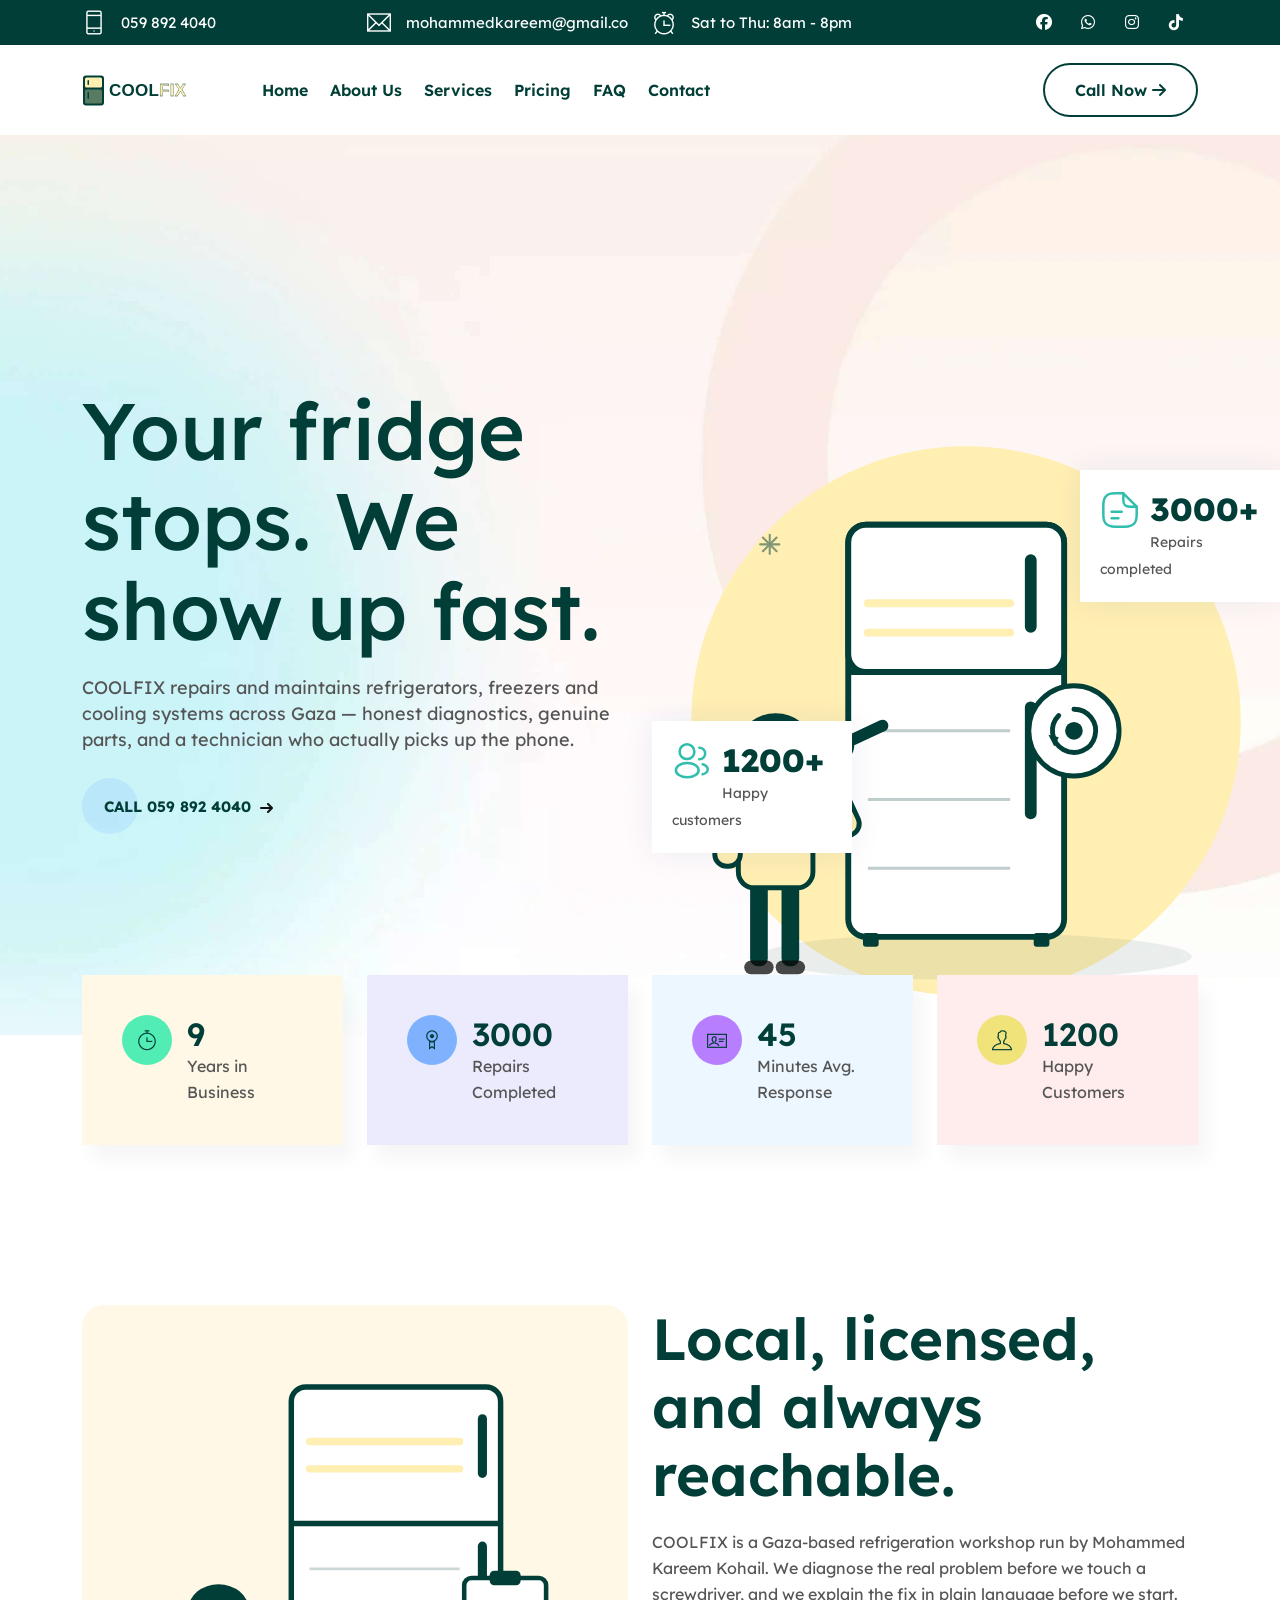
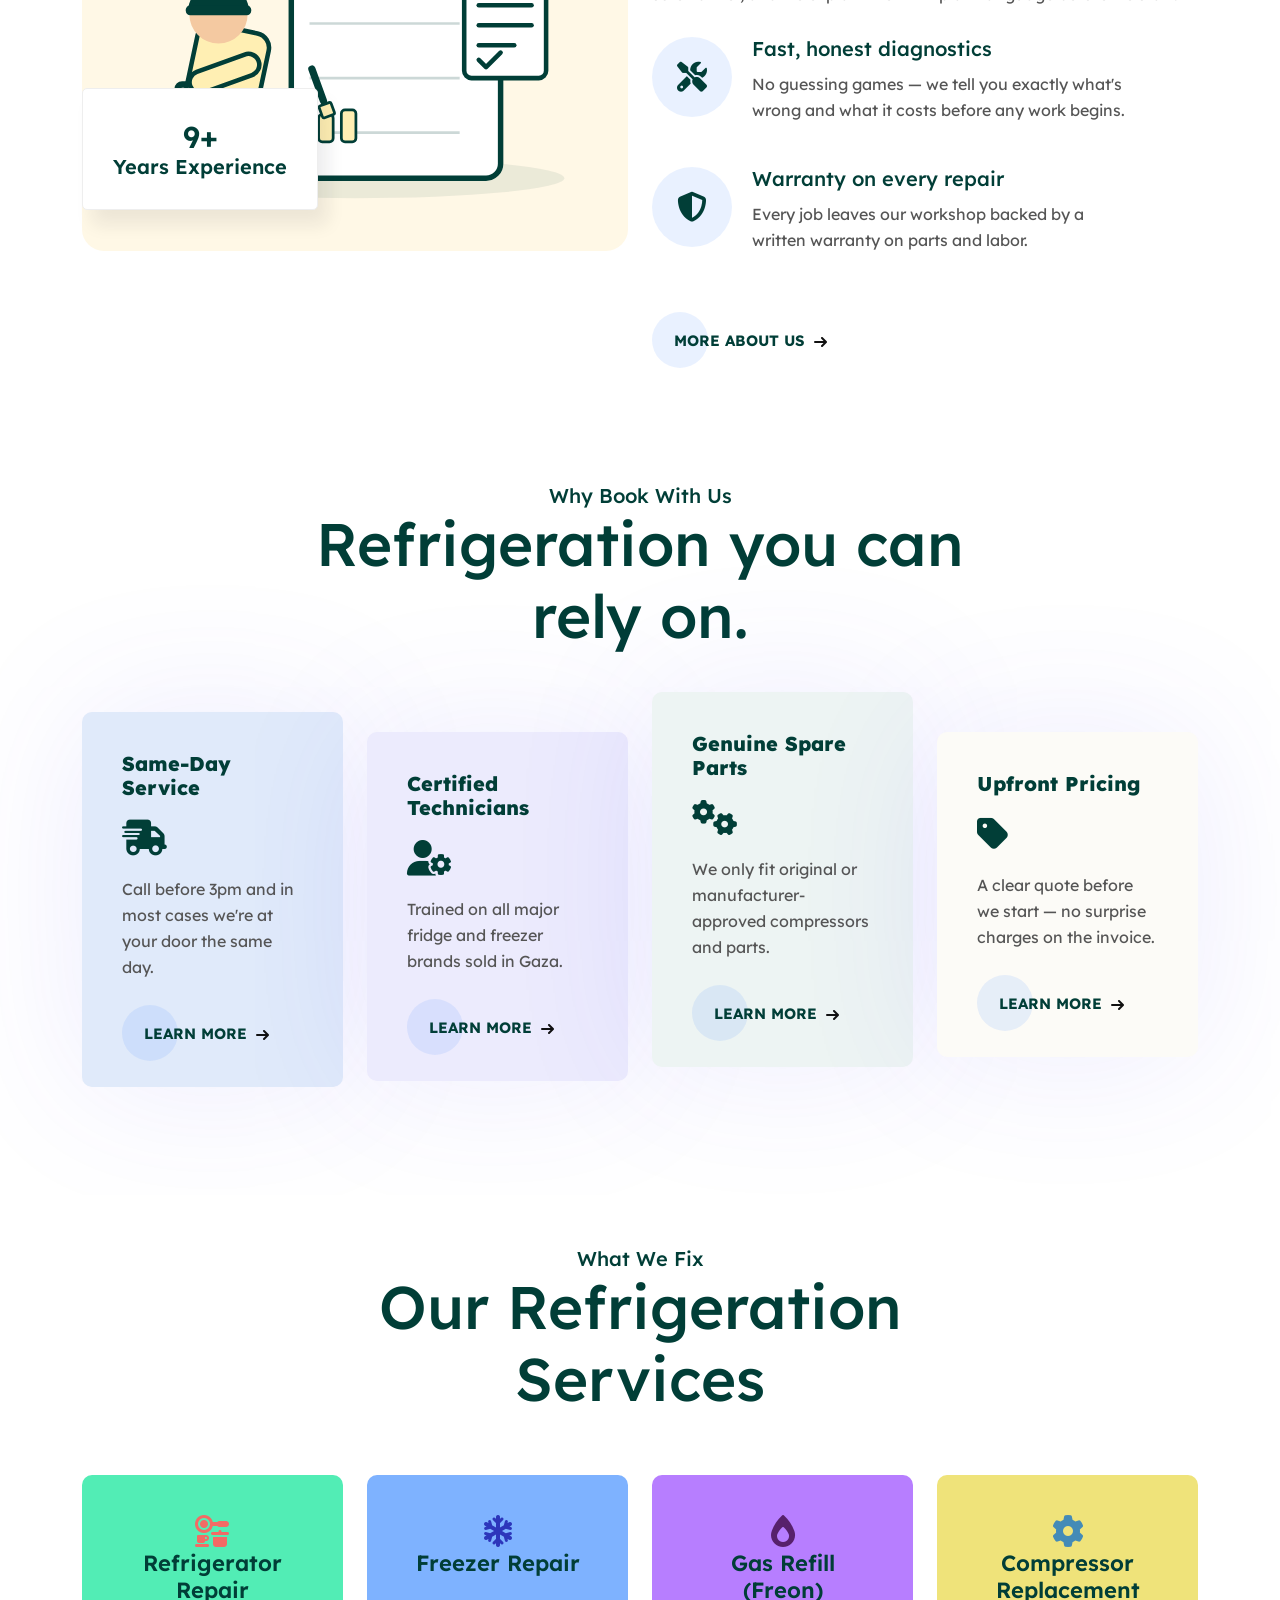
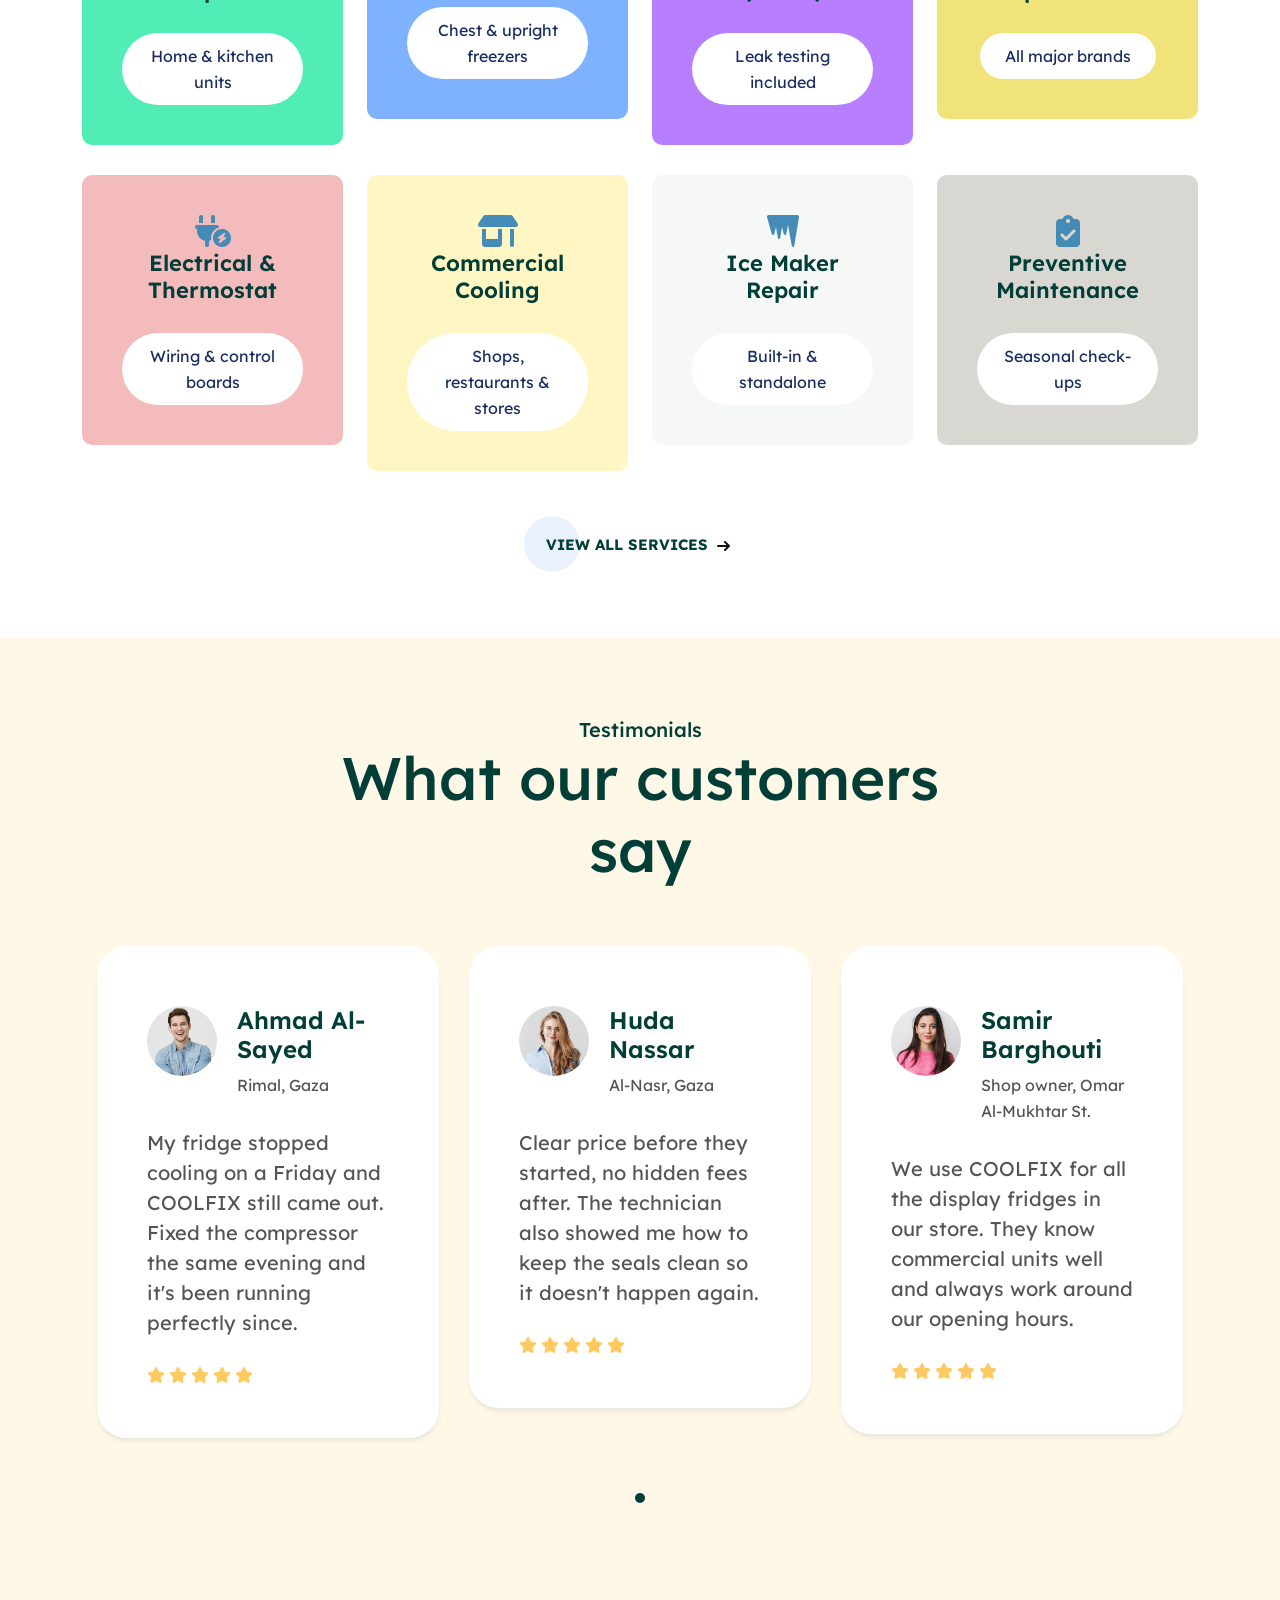
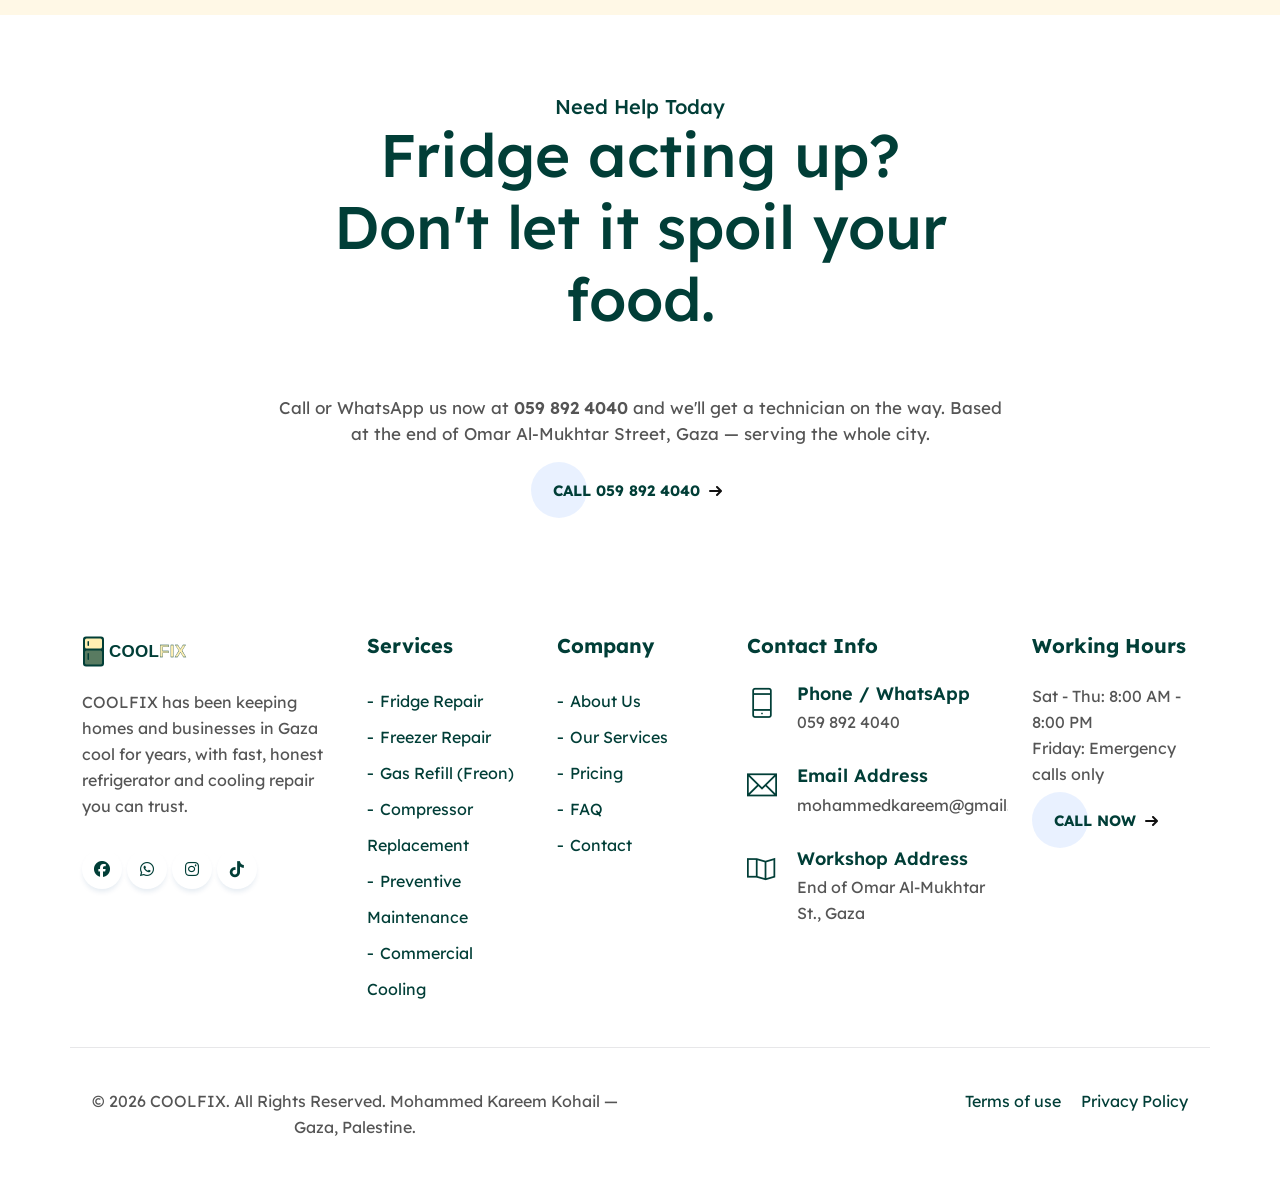
==== commit 51bcc89a: "link" ====
--- a/index.html
+++ b/index.html
@@ -1,44 +1,48 @@
 <!DOCTYPE html>
 <html lang="en">
-	<head>
-		<!-- Meta -->
-		<meta charset="utf-8">
-		<meta http-equiv="X-UA-Compatible" content="IE=edge">
-		<meta name="viewport" content="width=device-width, initial-scale=1">
-		<!-- The above 3 meta tags *must* come first in the head; any other head content must come *after* these tags -->
-		<meta name="description" content="COOLFIX provides fast, reliable refrigerator, freezer and cooling repair and maintenance in Gaza. Call 059 892 4040.">
-		<meta name="keywords" content="refrigerator repair, fridge repair, refrigeration maintenance, cooling technician, Gaza appliance repair, freezer repair, AC repair, COOLFIX">
-		<meta name="author" content="COOLFIX">
-		<!-- SITE TITLE -->
-		<title>COOLFIX - Refrigerator & Cooling Repair in Gaza</title>
-		<!-- Latest Bootstrap min CSS -->
-		<link rel="stylesheet" href="assets/bootstrap/css/bootstrap.min.css">
-		<!-- Google Font -->
-		<link href="https://fonts.googleapis.com/css2?family=Lexend:wght@300;400;500;600;700&display=swap" rel="stylesheet">
-		<!-- Font Awesome CSS -->
-		<link rel="stylesheet" href="assets/webfonts/themify-icons.css">
-		<!-- All Min Css -->
-		<link rel="stylesheet" href="assets/css/all.min.css">
-		<link rel="stylesheet" href="assets/css/fontawesome.min.css">
-		<!--- owl carousel Css-->
-		<link rel="stylesheet" href="assets/owlcarousel/css/owl.carousel.css">
-		<link rel="stylesheet" href="assets/owlcarousel/css/owl.theme.css">
-		<!-- MAGNIFIC CSS -->
-		<link rel="stylesheet" href="assets/css/magnific-popup.css">
-		<!--jquery-simple-mobilemenu Css-->
-        <link rel="stylesheet" href="assets/css/jquery-simple-mobilemenu.css">
-		<!-- animate CSS -->
-		<link rel="stylesheet" href="assets/css/animate.css">
-		<!-- Style CSS -->
-		<link rel="stylesheet" href="assets/css/style.css">
-		<link rel="icon" type="image/svg+xml" href="assets/images/brand/logo.svg">
-		<!-- HTML5 shim and Respond.js IE8 support of HTML5 elements and media queries -->
-		<!-- WARNING: Respond.js doesn't work if you view the page via file:// -->
-		<!--[if lt IE 9]>
+
+<head>
+	<!-- Meta -->
+	<meta charset="utf-8">
+	<meta http-equiv="X-UA-Compatible" content="IE=edge">
+	<meta name="viewport" content="width=device-width, initial-scale=1">
+	<!-- The above 3 meta tags *must* come first in the head; any other head content must come *after* these tags -->
+	<meta name="description"
+		content="COOLFIX provides fast, reliable refrigerator, freezer and cooling repair and maintenance in Gaza. Call 059 892 4040.">
+	<meta name="keywords"
+		content="refrigerator repair, fridge repair, refrigeration maintenance, cooling technician, Gaza appliance repair, freezer repair, AC repair, COOLFIX">
+	<meta name="author" content="COOLFIX">
+	<!-- SITE TITLE -->
+	<title>COOLFIX - Refrigerator & Cooling Repair in Gaza</title>
+	<!-- Latest Bootstrap min CSS -->
+	<link rel="stylesheet" href="assets/bootstrap/css/bootstrap.min.css">
+	<!-- Google Font -->
+	<link href="https://fonts.googleapis.com/css2?family=Lexend:wght@300;400;500;600;700&display=swap" rel="stylesheet">
+	<!-- Font Awesome CSS -->
+	<link rel="stylesheet" href="assets/webfonts/themify-icons.css">
+	<!-- All Min Css -->
+	<link rel="stylesheet" href="assets/css/all.min.css">
+	<link rel="stylesheet" href="assets/css/fontawesome.min.css">
+	<!--- owl carousel Css-->
+	<link rel="stylesheet" href="assets/owlcarousel/css/owl.carousel.css">
+	<link rel="stylesheet" href="assets/owlcarousel/css/owl.theme.css">
+	<!-- MAGNIFIC CSS -->
+	<link rel="stylesheet" href="assets/css/magnific-popup.css">
+	<!--jquery-simple-mobilemenu Css-->
+	<link rel="stylesheet" href="assets/css/jquery-simple-mobilemenu.css">
+	<!-- animate CSS -->
+	<link rel="stylesheet" href="assets/css/animate.css">
+	<!-- Style CSS -->
+	<link rel="stylesheet" href="assets/css/style.css">
+	<link rel="icon" type="image/svg+xml" href="assets/images/brand/logo.svg">
+	<!-- HTML5 shim and Respond.js IE8 support of HTML5 elements and media queries -->
+	<!-- WARNING: Respond.js doesn't work if you view the page via file:// -->
+	<!--[if lt IE 9]>
 		  <script src="https://oss.maxcdn.com/html5shiv/3.7.2/html5shiv.min.js"></script>
 		  <script src="https://oss.maxcdn.com/respond/1.4.2/respond.min.js"></script>
 		<![endif]-->
 </head>
+
 <body>
 
 	<!-- START PRELOADER -->
@@ -74,10 +78,14 @@
 					<div class="col-lg-3 col-md-4 col-sm-6 col-xs-12">
 						<div class="top_social_profile">
 							<ul>
-								<li><a href="#" class="top_f_facebook"><i class="fa-brands fa-facebook"></i></a></li>
-								<li><a href="#" class="top_f_twitter"><i class="fa-brands fa-whatsapp"></i></a></li>
-								<li><a href="#" class="top_f_instagram"><i class="fa-brands fa-instagram"></i></a></li>
-								<li><a href="#" class="top_f_linkedin"><i class="fa-brands fa-tiktok"></i></a></li>
+								<li><a href="https://www.facebook.com/profile.php?id=100010037628573&locale=ar_AR"
+										class="top_f_facebook"><i class="fa-brands fa-facebook"></i></a></li>
+								<li><a href="https://wa.meً/972598924040" class="top_f_twitter"><i
+											class="fa-brands fa-whatsapp"></i></a></li>
+								<li><a href="https://www.instagram.com/abo______kareem/" class="top_f_instagram"><i
+											class="fa-brands fa-instagram"></i></a></li>
+								<li><a href="https://www.tiktok.com/@mohammed.zaeim2" class="top_f_linkedin"><i
+											class="fa-brands fa-tiktok"></i></a></li>
 							</ul>
 						</div>
 					</div><!--- END COL -->
@@ -111,7 +119,8 @@
 
 					<div class="col-30 d-none d-xl-block text-end align-self-center">
 						<div class="call_to_action">
-							<a class="btn_two" href="tel:+970598924040">Call Now <i class="fa-solid fa-arrow-right"></i></a>
+							<a class="btn_two" href="tel:+970598924040">Call Now <i
+									class="fa-solid fa-arrow-right"></i></a>
 						</div><!--- END SOCIAL PROFILE -->
 					</div><!--- END Col -->
 
@@ -128,26 +137,28 @@
 		</div>
 		<!-- END NAVBAR -->
 		<!-- START HOME -->
-		<section  id="home" class="home_bg">
+		<section id="home" class="home_bg">
 			<div class="container">
 				<div class="row">
 					<div class="col-lg-6 col-sm-6 col-xs-12">
 						<div class="home_content">
 							<h1>Your fridge stops. We show up fast.</h1>
-							<p>COOLFIX repairs and maintains refrigerators, freezers and cooling systems across Gaza — honest diagnostics, genuine parts, and a technician who actually picks up the phone.</p>
+							<p>COOLFIX repairs and maintains refrigerators, freezers and cooling systems across Gaza —
+								honest diagnostics, genuine parts, and a technician who actually picks up the phone.</p>
 						</div>
 						<div class="home_btn">
 							<a href="tel:+970598924040" class="cta"><span>Call 059 892 4040</span>
-							  <svg width="13px" height="10px" viewBox="0 0 13 10">
-								<path d="M1,5 L11,5"></path>
-								<polyline points="8 1 12 5 8 9"></polyline>
-							  </svg>
+								<svg width="13px" height="10px" viewBox="0 0 13 10">
+									<path d="M1,5 L11,5"></path>
+									<polyline points="8 1 12 5 8 9"></polyline>
+								</svg>
 							</a>
 						</div>
 					</div><!-- END COL-->
 					<div class="col-lg-6 col-sm-6 col-xs-12">
 						<div class="home_me_img">
-							<img src="assets/images/brand/hero-illustration.svg" class="img-fluid" alt="Refrigeration technician repairing a fridge" />
+							<img src="assets/images/brand/hero-illustration.svg" class="img-fluid"
+								alt="Refrigeration technician repairing a fridge" />
 							<div class="home_ps">
 								<img src="assets/images/icon/user2.svg" alt="" />
 								<h2>1200+</h2>
@@ -208,23 +219,29 @@
 	<section class="ab_one section-padding">
 		<div class="container">
 			<div class="row">
-				<div class="col-lg-6 col-sm-12 col-xs-12 wow fadeInUp" data-wow-duration="1s" data-wow-delay="0.2s" data-wow-offset="0">
+				<div class="col-lg-6 col-sm-12 col-xs-12 wow fadeInUp" data-wow-duration="1s" data-wow-delay="0.2s"
+					data-wow-offset="0">
 					<div class="ab_img">
-						<img src="assets/images/brand/about-illustration.svg" class="img-fluid" alt="Technician inspecting a refrigerator">
-						 <div class="wc_year">
+						<img src="assets/images/brand/about-illustration.svg" class="img-fluid"
+							alt="Technician inspecting a refrigerator">
+						<div class="wc_year">
 							<h3><span>9+</span> <br />Years Experience</h3>
 						</div>
 					</div>
 				</div><!--- END COL -->
-				<div class="col-lg-6 col-sm-12 col-xs-12 wow fadeInUp" data-wow-duration="1s" data-wow-delay="0.1s" data-wow-offset="0">
+				<div class="col-lg-6 col-sm-12 col-xs-12 wow fadeInUp" data-wow-duration="1s" data-wow-delay="0.1s"
+					data-wow-offset="0">
 					<div class="ab_content">
 						<h2>Local, licensed, and always reachable.</h2>
-						<p>COOLFIX is a Gaza-based refrigeration workshop run by Mohammed Kareem Kohail. We diagnose the real problem before we touch a screwdriver, and we explain the fix in plain language before we start.</p>
+						<p>COOLFIX is a Gaza-based refrigeration workshop run by Mohammed Kareem Kohail. We diagnose the
+							real problem before we touch a screwdriver, and we explain the fix in plain language before
+							we start.</p>
 					</div>
 					<div class="abmv">
 						<i class="fa-solid fa-screwdriver-wrench"></i>
 						<h4>Fast, honest diagnostics</h4>
-						<p>No guessing games — we tell you exactly what's wrong and what it costs before any work begins.</p>
+						<p>No guessing games — we tell you exactly what's wrong and what it costs before any work
+							begins.</p>
 					</div>
 					<div class="abmv">
 						<i class="fa-solid fa-shield-halved"></i>
@@ -233,10 +250,10 @@
 					</div>
 					<div class="cta_two">
 						<a href="about.html" class="cta"><span>More About Us</span>
-						  <svg width="13px" height="10px" viewBox="0 0 13 10">
-							<path d="M1,5 L11,5"></path>
-							<polyline points="8 1 12 5 8 9"></polyline>
-						  </svg>
+							<svg width="13px" height="10px" viewBox="0 0 13 10">
+								<path d="M1,5 L11,5"></path>
+								<polyline points="8 1 12 5 8 9"></polyline>
+							</svg>
 						</a>
 					</div>
 				</div><!--- END COL -->
@@ -247,61 +264,65 @@
 
 	<!-- START TOP PROMO FEATURES -->
 	<section class="tp_feature section-padding">
-	   <div class="container">
+		<div class="container">
 			<div class="section-title text-center">
 				<h4>Why Book With Us</h4>
 				<h1>Refrigeration you can rely on.</h1>
 			</div>
 			<div class="row">
-				<div class="col-lg-3 col-sm-6 col-xs-12 wow fadeInUp" data-wow-duration="1s" data-wow-delay="0.4s" data-wow-offset="0">
+				<div class="col-lg-3 col-sm-6 col-xs-12 wow fadeInUp" data-wow-duration="1s" data-wow-delay="0.4s"
+					data-wow-offset="0">
 					<div class="single_tp">
 						<h3>Same-Day Service</h3>
 						<i class="fa-solid fa-truck-fast"></i>
 						<p>Call before 3pm and in most cases we're at your door the same day.</p>
 						<a href="services.html" class="cta"><span>Learn More</span>
-						  <svg width="13px" height="10px" viewBox="0 0 13 10">
-							<path d="M1,5 L11,5"></path>
-							<polyline points="8 1 12 5 8 9"></polyline>
-						  </svg>
+							<svg width="13px" height="10px" viewBox="0 0 13 10">
+								<path d="M1,5 L11,5"></path>
+								<polyline points="8 1 12 5 8 9"></polyline>
+							</svg>
 						</a>
 					</div>
 				</div><!-- END COL -->
-				<div class="col-lg-3 col-sm-6 col-xs-12 wow fadeInUp" data-wow-duration="1s" data-wow-delay="0.2s" data-wow-offset="0">
+				<div class="col-lg-3 col-sm-6 col-xs-12 wow fadeInUp" data-wow-duration="1s" data-wow-delay="0.2s"
+					data-wow-offset="0">
 					<div class="single_tp st_one">
 						<h3>Certified Technicians</h3>
 						<i class="fa-solid fa-user-gear"></i>
 						<p>Trained on all major fridge and freezer brands sold in Gaza.</p>
 						<a href="about.html" class="cta"><span>Learn More</span>
-						  <svg width="13px" height="10px" viewBox="0 0 13 10">
-							<path d="M1,5 L11,5"></path>
-							<polyline points="8 1 12 5 8 9"></polyline>
-						  </svg>
+							<svg width="13px" height="10px" viewBox="0 0 13 10">
+								<path d="M1,5 L11,5"></path>
+								<polyline points="8 1 12 5 8 9"></polyline>
+							</svg>
 						</a>
 					</div>
 				</div><!-- END COL -->
-				<div class="col-lg-3 col-sm-6 col-xs-12 wow fadeInUp" data-wow-duration="1s" data-wow-delay="0.3s" data-wow-offset="0">
+				<div class="col-lg-3 col-sm-6 col-xs-12 wow fadeInUp" data-wow-duration="1s" data-wow-delay="0.3s"
+					data-wow-offset="0">
 					<div class="single_tp st_two">
 						<h3>Genuine Spare Parts</h3>
 						<i class="fa-solid fa-gears"></i>
 						<p>We only fit original or manufacturer-approved compressors and parts.</p>
 						<a href="services.html" class="cta"><span>Learn More</span>
-						  <svg width="13px" height="10px" viewBox="0 0 13 10">
-							<path d="M1,5 L11,5"></path>
-							<polyline points="8 1 12 5 8 9"></polyline>
-						  </svg>
+							<svg width="13px" height="10px" viewBox="0 0 13 10">
+								<path d="M1,5 L11,5"></path>
+								<polyline points="8 1 12 5 8 9"></polyline>
+							</svg>
 						</a>
 					</div>
 				</div><!-- END COL -->
-				<div class="col-lg-3 col-sm-6 col-xs-12 wow fadeInUp" data-wow-duration="1s" data-wow-delay="0.4s" data-wow-offset="0">
+				<div class="col-lg-3 col-sm-6 col-xs-12 wow fadeInUp" data-wow-duration="1s" data-wow-delay="0.4s"
+					data-wow-offset="0">
 					<div class="single_tp st_three">
 						<h3>Upfront Pricing</h3>
 						<i class="fa-solid fa-tag"></i>
 						<p>A clear quote before we start — no surprise charges on the invoice.</p>
 						<a href="pricing.html" class="cta"><span>Learn More</span>
-						  <svg width="13px" height="10px" viewBox="0 0 13 10">
-							<path d="M1,5 L11,5"></path>
-							<polyline points="8 1 12 5 8 9"></polyline>
-						  </svg>
+							<svg width="13px" height="10px" viewBox="0 0 13 10">
+								<path d="M1,5 L11,5"></path>
+								<polyline points="8 1 12 5 8 9"></polyline>
+							</svg>
 						</a>
 					</div>
 				</div><!-- END COL -->
@@ -312,7 +333,7 @@
 
 	<!-- START SERVICES GRID-->
 	<section class="topic_content_p2 section-padding">
-	   <div class="container">
+		<div class="container">
 			<div class="section-title">
 				<h4>What We Fix</h4>
 				<h1>Our Refrigeration Services</h1>
@@ -377,10 +398,10 @@
 				<div class="col-lg-12 text-center">
 					<div class="cc_btn">
 						<a href="services.html" class="cta"><span>View All Services</span>
-						  <svg width="13px" height="10px" viewBox="0 0 13 10">
-							<path d="M1,5 L11,5"></path>
-							<polyline points="8 1 12 5 8 9"></polyline>
-						  </svg>
+							<svg width="13px" height="10px" viewBox="0 0 13 10">
+								<path d="M1,5 L11,5"></path>
+								<polyline points="8 1 12 5 8 9"></polyline>
+							</svg>
 						</a>
 					</div>
 				</div><!--END COL -->
@@ -391,7 +412,7 @@
 
 	<!-- START TESTIMONIALS-->
 	<section class="testi_home_area section-padding">
-	   <div class="container">
+		<div class="container">
 			<div class="section-title">
 				<h4>Testimonials</h4>
 				<h1>What our customers say</h1>
@@ -407,7 +428,8 @@
 								<h4>Ahmad Al-Sayed</h4>
 								<small class="post">Rimal, Gaza</small>
 							</div>
-							<p>My fridge stopped cooling on a Friday and COOLFIX still came out. Fixed the compressor the same evening and it's been running perfectly since.</p>
+							<p>My fridge stopped cooling on a Friday and COOLFIX still came out. Fixed the compressor
+								the same evening and it's been running perfectly since.</p>
 							<i class="fa fa-star"></i>
 							<i class="fa fa-star"></i>
 							<i class="fa fa-star"></i>
@@ -422,7 +444,8 @@
 								<h4>Huda Nassar</h4>
 								<small class="post">Al-Nasr, Gaza</small>
 							</div>
-							<p>Clear price before they started, no hidden fees after. The technician also showed me how to keep the seals clean so it doesn't happen again.</p>
+							<p>Clear price before they started, no hidden fees after. The technician also showed me how
+								to keep the seals clean so it doesn't happen again.</p>
 							<i class="fa fa-star"></i>
 							<i class="fa fa-star"></i>
 							<i class="fa fa-star"></i>
@@ -437,7 +460,8 @@
 								<h4>Samir Barghouti</h4>
 								<small class="post">Shop owner, Omar Al-Mukhtar St.</small>
 							</div>
-							<p>We use COOLFIX for all the display fridges in our store. They know commercial units well and always work around our opening hours.</p>
+							<p>We use COOLFIX for all the display fridges in our store. They know commercial units well
+								and always work around our opening hours.</p>
 							<i class="fa fa-star"></i>
 							<i class="fa fa-star"></i>
 							<i class="fa fa-star"></i>
@@ -453,19 +477,21 @@
 
 	<!-- START CTA BANNER -->
 	<section class="marketing_content_area section-padding">
-	   <div class="container">
+		<div class="container">
 			<div class="section-title text-center">
 				<h4>Need Help Today</h4>
 				<h1>Fridge acting up? Don't let it spoil your food.</h1>
 			</div>
 			<div class="row justify-content-center text-center">
 				<div class="col-lg-8">
-					<p style="font-size:17px;margin-bottom:30px;">Call or WhatsApp us now at <strong>059 892 4040</strong> and we'll get a technician on the way. Based at the end of Omar Al-Mukhtar Street, Gaza — serving the whole city.</p>
+					<p style="font-size:17px;margin-bottom:30px;">Call or WhatsApp us now at <strong>059 892
+							4040</strong> and we'll get a technician on the way. Based at the end of Omar Al-Mukhtar
+						Street, Gaza — serving the whole city.</p>
 					<a href="tel:+970598924040" class="cta"><span>Call 059 892 4040</span>
-					  <svg width="13px" height="10px" viewBox="0 0 13 10">
-						<path d="M1,5 L11,5"></path>
-						<polyline points="8 1 12 5 8 9"></polyline>
-					  </svg>
+						<svg width="13px" height="10px" viewBox="0 0 13 10">
+							<path d="M1,5 L11,5"></path>
+							<polyline points="8 1 12 5 8 9"></polyline>
+						</svg>
 					</a>
 				</div>
 			</div>
@@ -480,14 +506,19 @@
 				<div class="col-lg-3 col-sm-6 col-xs-12">
 					<div class="single_footer">
 						<a href="index.html"><img src="assets/images/brand/logo.svg" alt="COOLFIX"></a>
-						<p>COOLFIX has been keeping homes and businesses in Gaza cool for years, with fast, honest refrigerator and cooling repair you can trust.</p>
+						<p>COOLFIX has been keeping homes and businesses in Gaza cool for years, with fast, honest
+							refrigerator and cooling repair you can trust.</p>
 					</div>
 					<div class="foot_social">
 						<ul>
-							<li><a href="#" class="top_f_facebook"><i class="fa-brands fa-facebook"></i></a></li>
-							<li><a href="#" class="top_f_twitter"><i class="fa-brands fa-whatsapp"></i></a></li>
-							<li><a href="#" class="top_f_instagram"><i class="fa-brands fa-instagram"></i></a></li>
-							<li><a href="#" class="top_f_linkedin"><i class="fa-brands fa-tiktok"></i></a></li>
+							<li><a href="https://www.facebook.com/profile.php?id=100010037628573&locale=ar_AR"
+									class="top_f_facebook"><i class="fa-brands fa-facebook"></i></a></li>
+							<li><a href="https://wa.meً/972598924040" class="top_f_twitter"><i
+										class="fa-brands fa-whatsapp"></i></a></li>
+							<li><a href="https://www.instagram.com/abo______kareem/" class="top_f_instagram"><i
+										class="fa-brands fa-instagram"></i></a></li>
+							<li><a href="https://www.tiktok.com/@mohammed.zaeim2" class="top_f_linkedin"><i
+										class="fa-brands fa-tiktok"></i></a></li>
 						</ul>
 					</div>
 				</div><!--- END COL -->
@@ -545,10 +576,10 @@
 						</ul>
 						<div class="cta_two" style="margin-top:20px;">
 							<a href="tel:+970598924040" class="cta"><span>Call Now</span>
-							  <svg width="13px" height="10px" viewBox="0 0 13 10">
-								<path d="M1,5 L11,5"></path>
-								<polyline points="8 1 12 5 8 9"></polyline>
-							  </svg>
+								<svg width="13px" height="10px" viewBox="0 0 13 10">
+									<path d="M1,5 L11,5"></path>
+									<polyline points="8 1 12 5 8 9"></polyline>
+								</svg>
 							</a>
 						</div>
 					</div>
@@ -574,28 +605,29 @@
 	<!-- END FOOTER -->
 
 	<!-- Latest jQuery -->
-		<script src="assets/js/jquery-1.12.4.min.js"></script>
+	<script src="assets/js/jquery-1.12.4.min.js"></script>
 	<!-- Latest compiled and minified Bootstrap -->
-		<script src="assets/bootstrap/js/bootstrap.min.js"></script>
+	<script src="assets/bootstrap/js/bootstrap.min.js"></script>
 	<!-- owl-carousel min js  -->
-		<script src="assets/owlcarousel/js/owl.carousel.min.js"></script>
+	<script src="assets/owlcarousel/js/owl.carousel.min.js"></script>
 	<!-- jquery-simple-mobilemenu.min -->
-		<script src="assets/js/jquery-simple-mobilemenu.js"></script>
+	<script src="assets/js/jquery-simple-mobilemenu.js"></script>
 	<!-- magnific-popup js -->
-		<script src="assets/js/jquery.magnific-popup.min.js"></script>
+	<script src="assets/js/jquery.magnific-popup.min.js"></script>
 	<!-- jquery mixitup min js -->
-		<script src="assets/js/jquery.mixitup.js"></script>
-    <!-- GSAP AND LOCOMOTIV JS-->
-		<script src="assets/js/gsap.min.js"></script>
-		<script src="assets/js/ScrollTrigger.min.js"></script>
-		<script src="assets/js/lenis.js"></script>
+	<script src="assets/js/jquery.mixitup.js"></script>
+	<!-- GSAP AND LOCOMOTIV JS-->
+	<script src="assets/js/gsap.min.js"></script>
+	<script src="assets/js/ScrollTrigger.min.js"></script>
+	<script src="assets/js/lenis.js"></script>
 	<!-- scrolltopcontrol js -->
-		<script src="assets/js/scrolltopcontrol.js"></script>
+	<script src="assets/js/scrolltopcontrol.js"></script>
 	<!-- jquery inview js -->
-		<script src="assets/js/jquery.inview.min.js"></script>
+	<script src="assets/js/jquery.inview.min.js"></script>
 	<!-- WOW - Reveal Animations When You Scroll -->
-		<script src="assets/js/wow.min.js"></script>
+	<script src="assets/js/wow.min.js"></script>
 	<!-- scripts js -->
-		<script src="assets/js/scripts.js"></script>
+	<script src="assets/js/scripts.js"></script>
 </body>
-</html>
+
+</html>
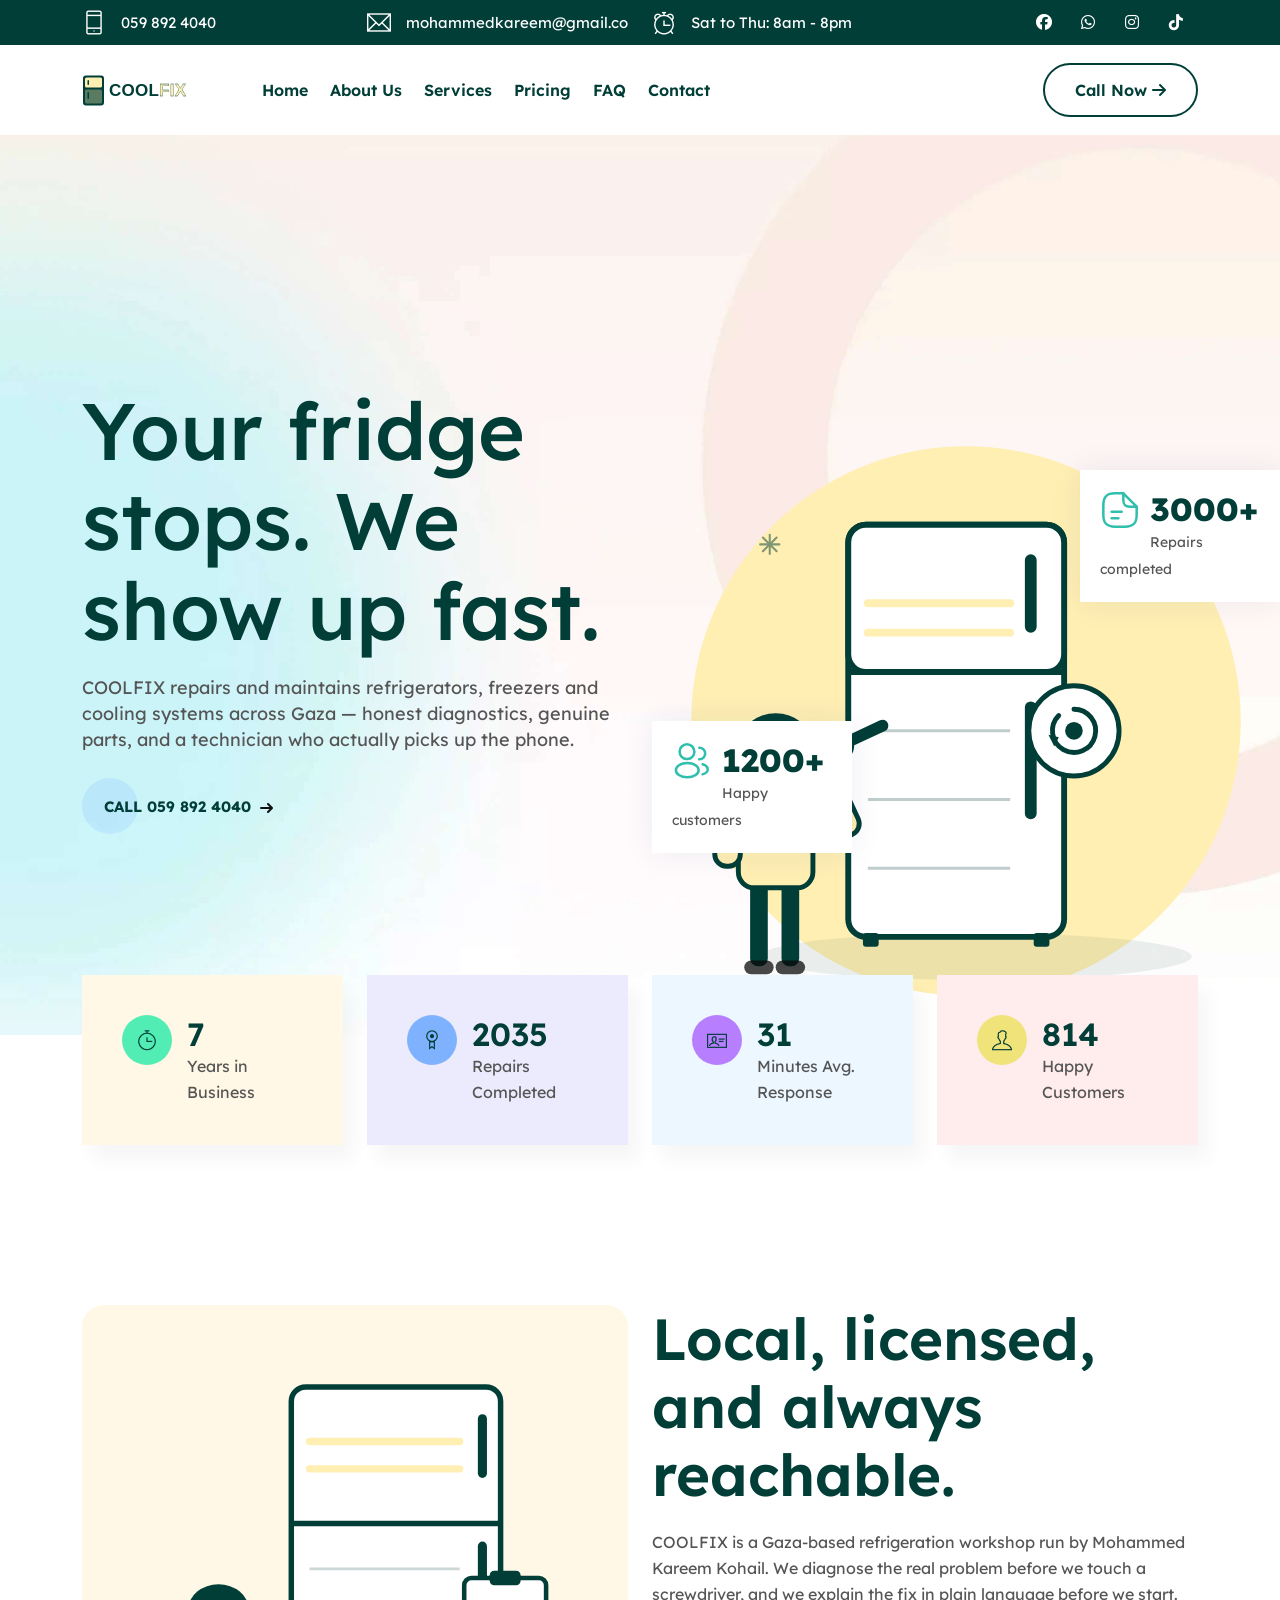
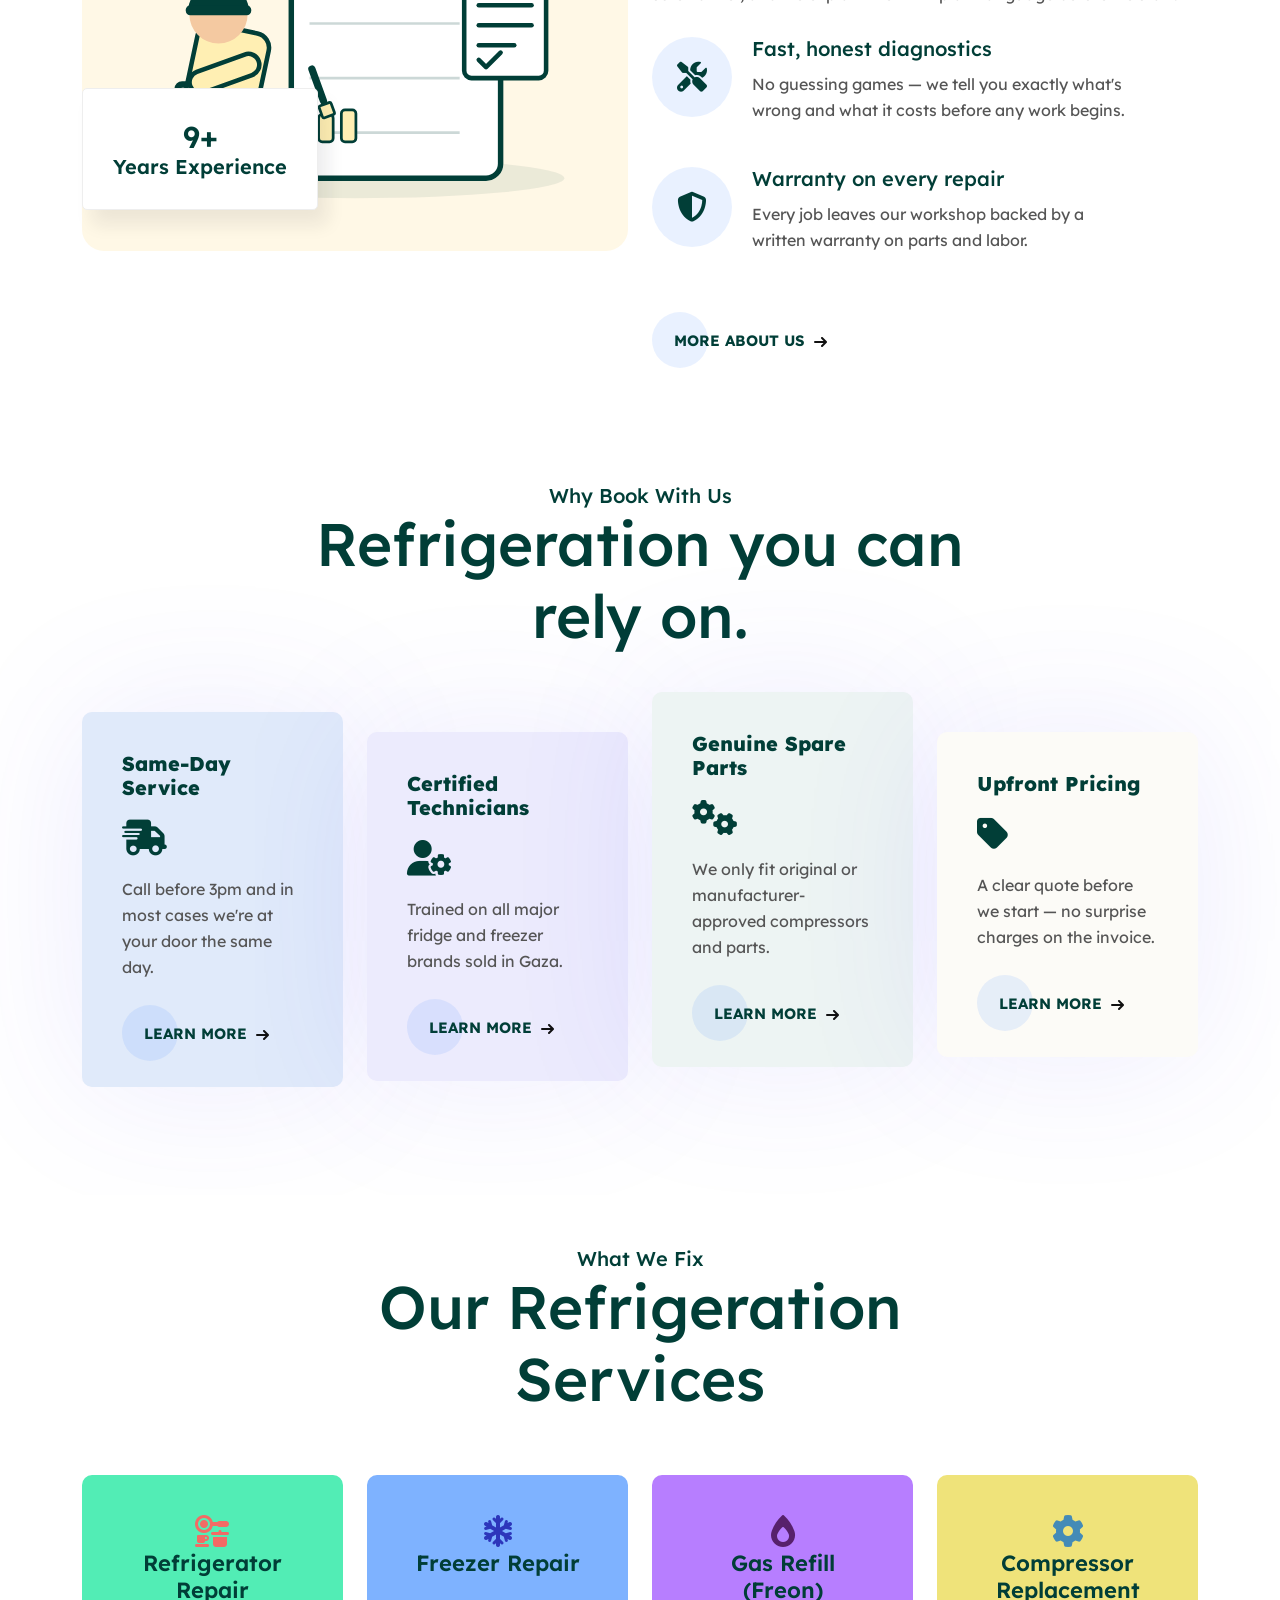
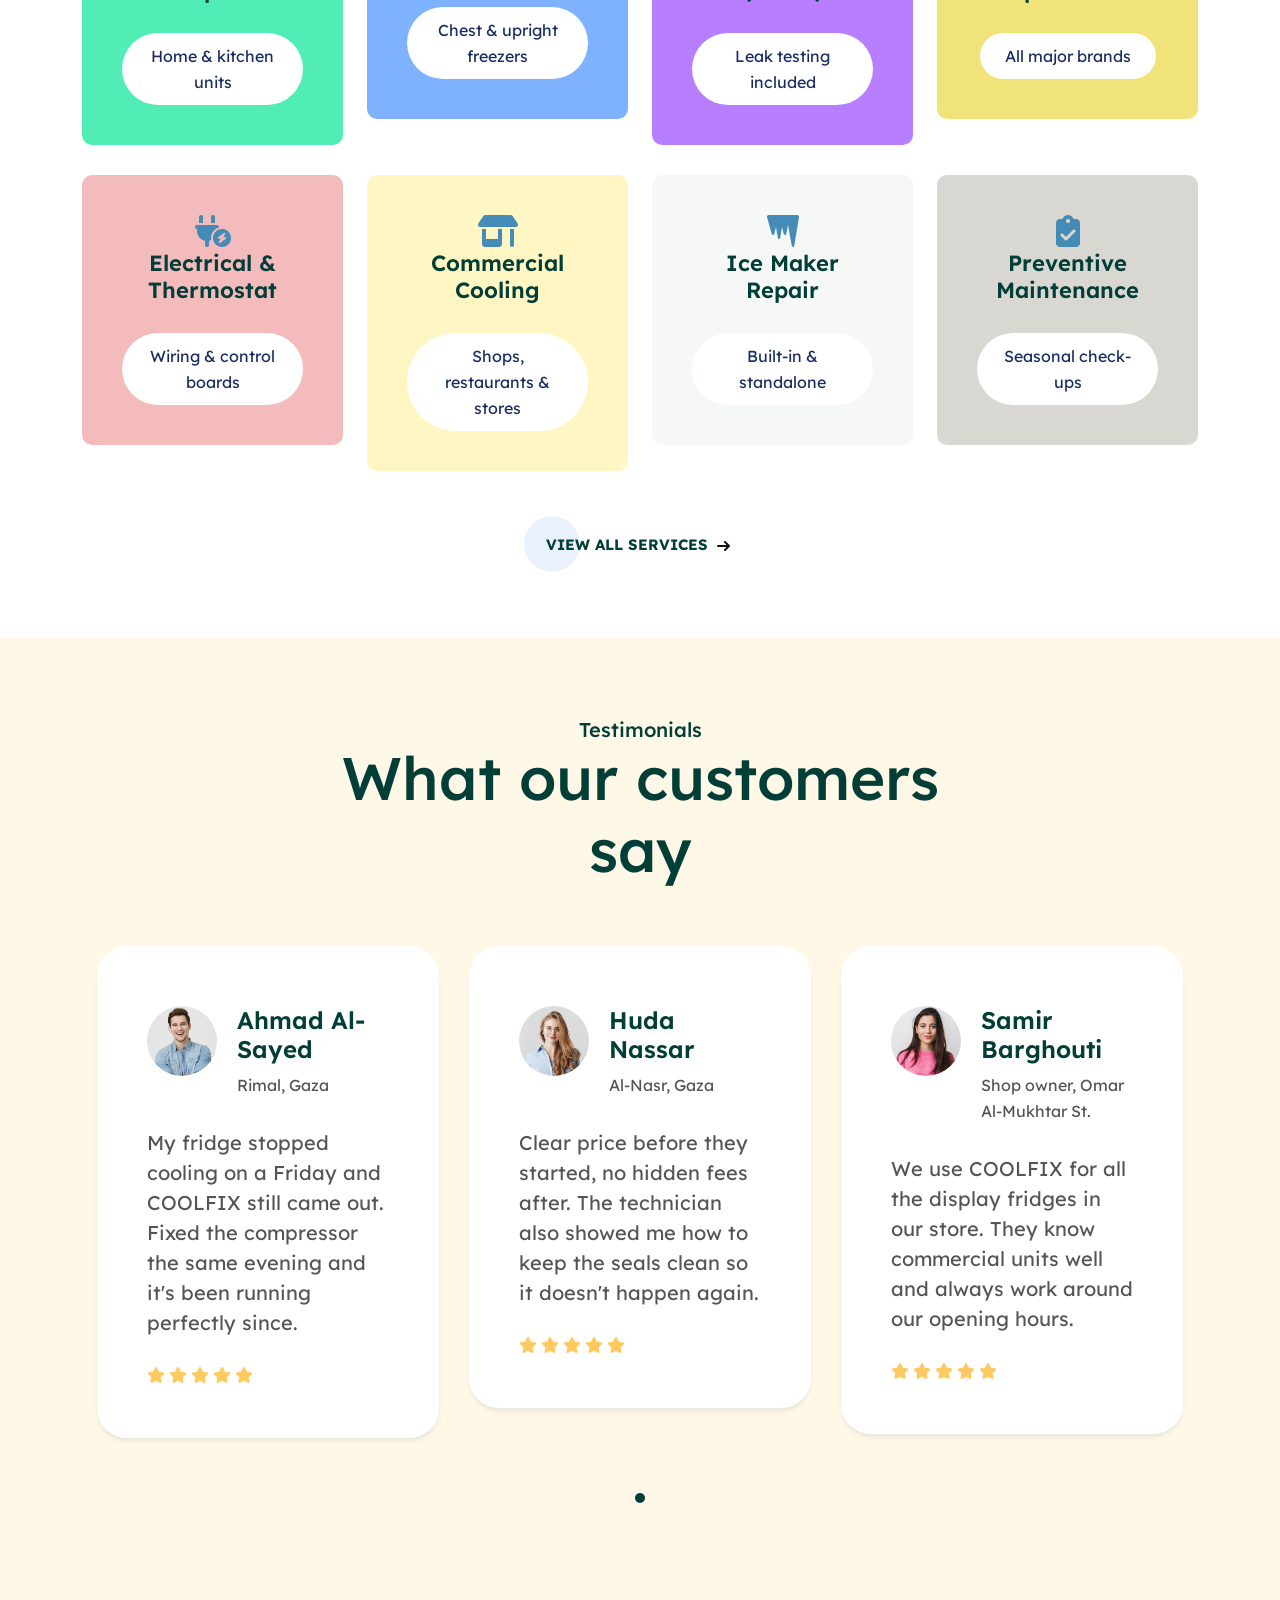
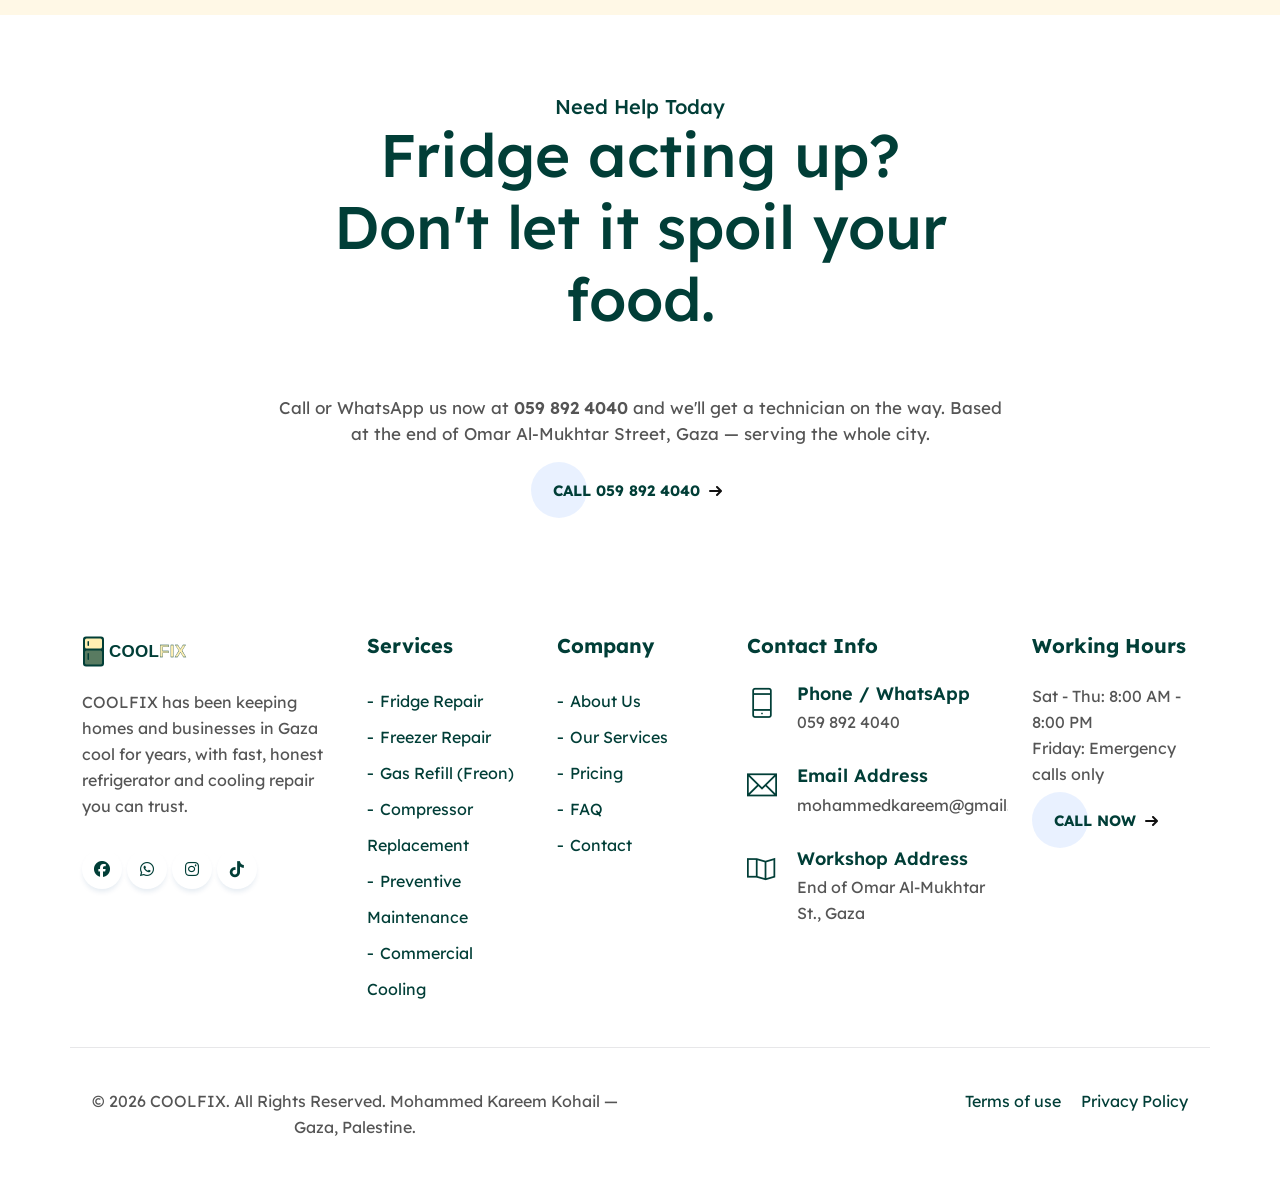
==== commit c4622a77: "link2" ====
--- a/index.html
+++ b/index.html
@@ -80,7 +80,7 @@
 							<ul>
 								<li><a href="https://www.facebook.com/profile.php?id=100010037628573&locale=ar_AR"
 										class="top_f_facebook"><i class="fa-brands fa-facebook"></i></a></li>
-								<li><a href="https://wa.meً/972598924040" class="top_f_twitter"><i
+								<li><a href="https://wa.me/972598924040" class="top_f_twitter"><i
 											class="fa-brands fa-whatsapp"></i></a></li>
 								<li><a href="https://www.instagram.com/abo______kareem/" class="top_f_instagram"><i
 											class="fa-brands fa-instagram"></i></a></li>
@@ -513,7 +513,7 @@
 						<ul>
 							<li><a href="https://www.facebook.com/profile.php?id=100010037628573&locale=ar_AR"
 									class="top_f_facebook"><i class="fa-brands fa-facebook"></i></a></li>
-							<li><a href="https://wa.meً/972598924040" class="top_f_twitter"><i
+							<li><a href="https://wa.me/972598924040" class="top_f_twitter"><i
 										class="fa-brands fa-whatsapp"></i></a></li>
 							<li><a href="https://www.instagram.com/abo______kareem/" class="top_f_instagram"><i
 										class="fa-brands fa-instagram"></i></a></li>
